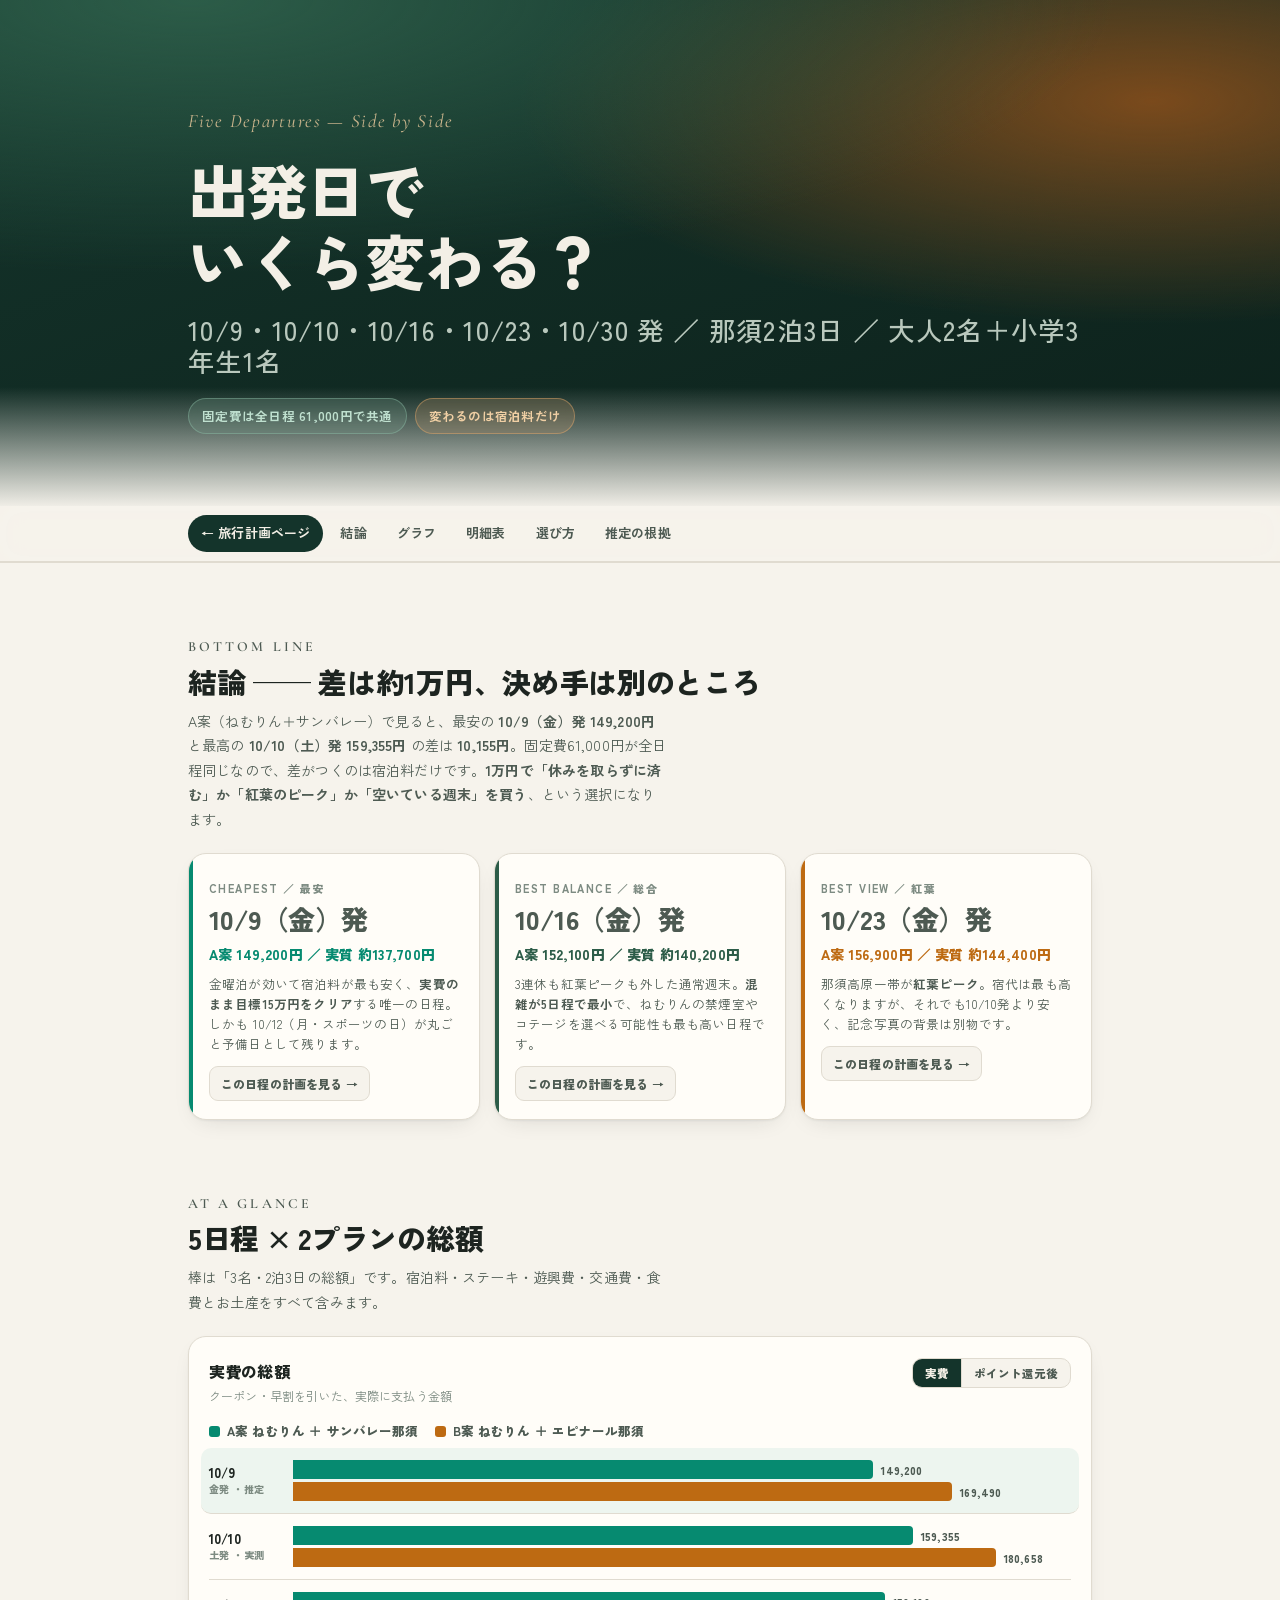
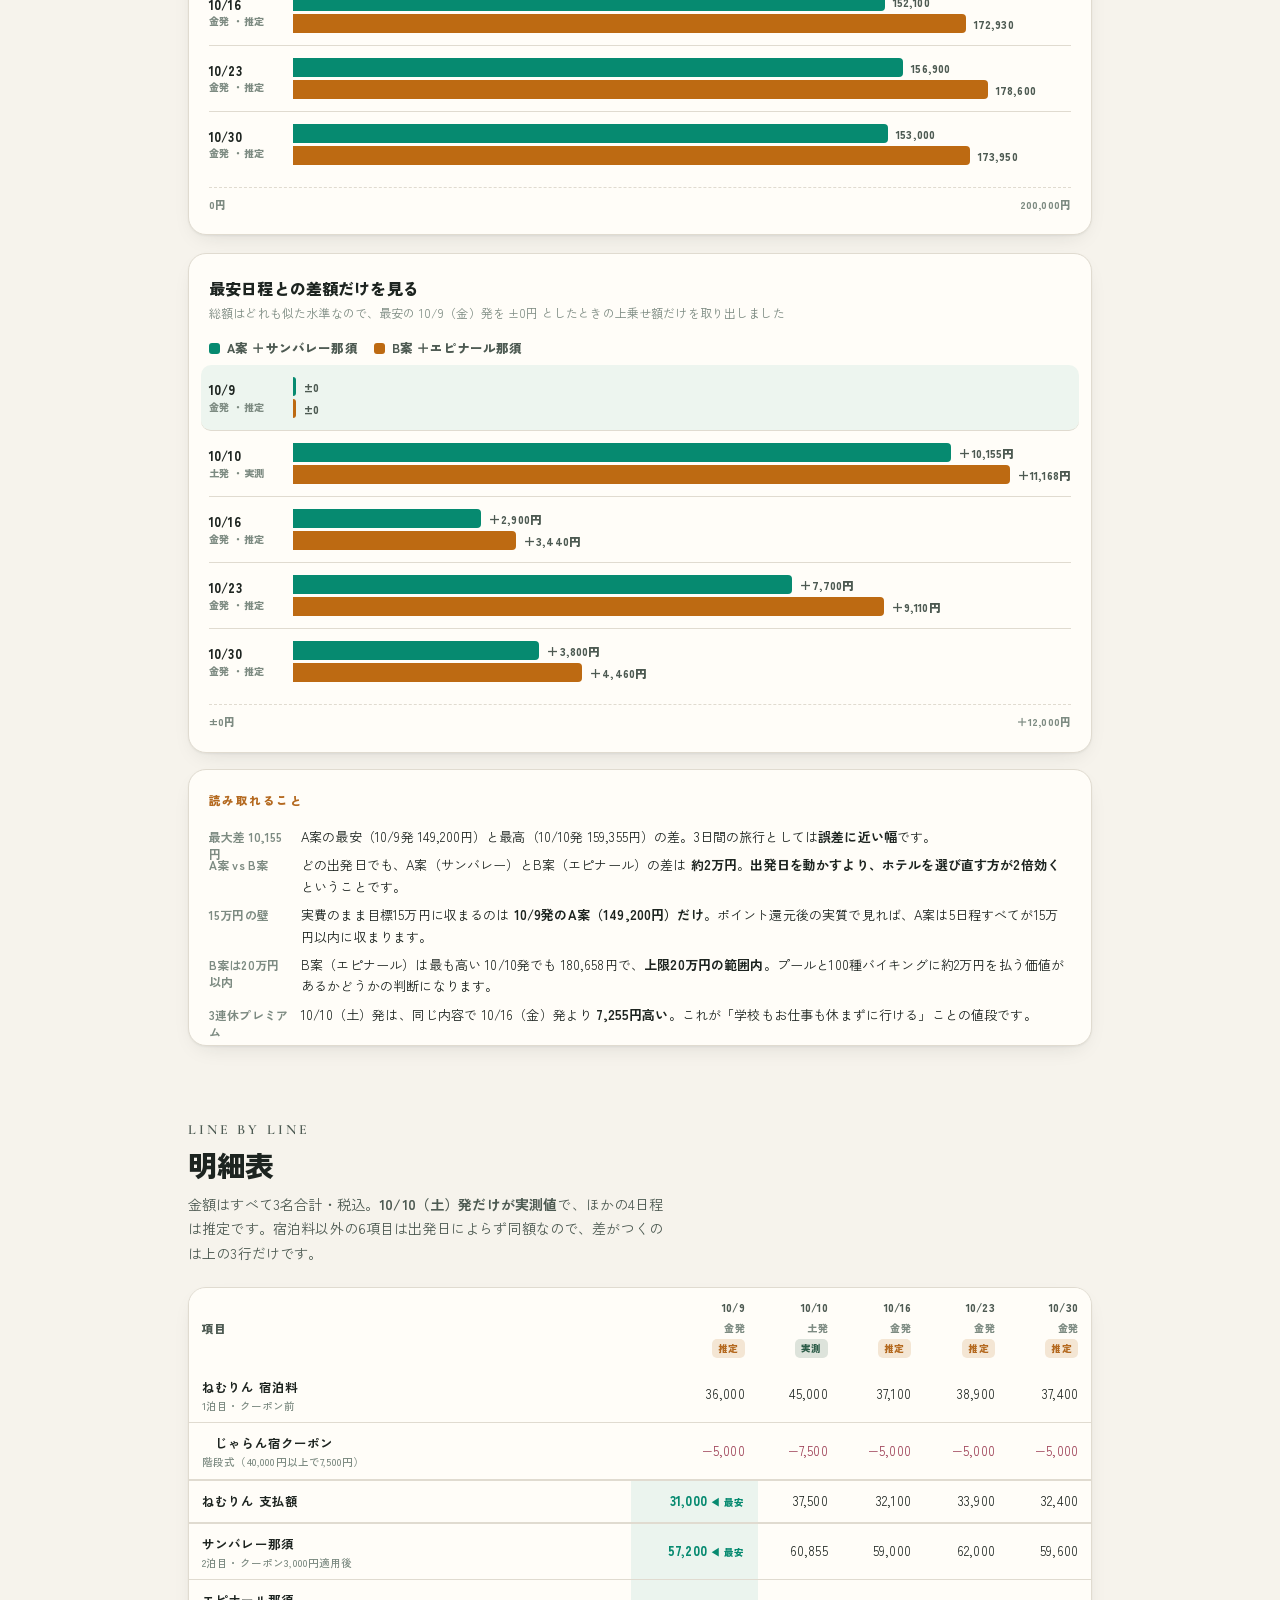
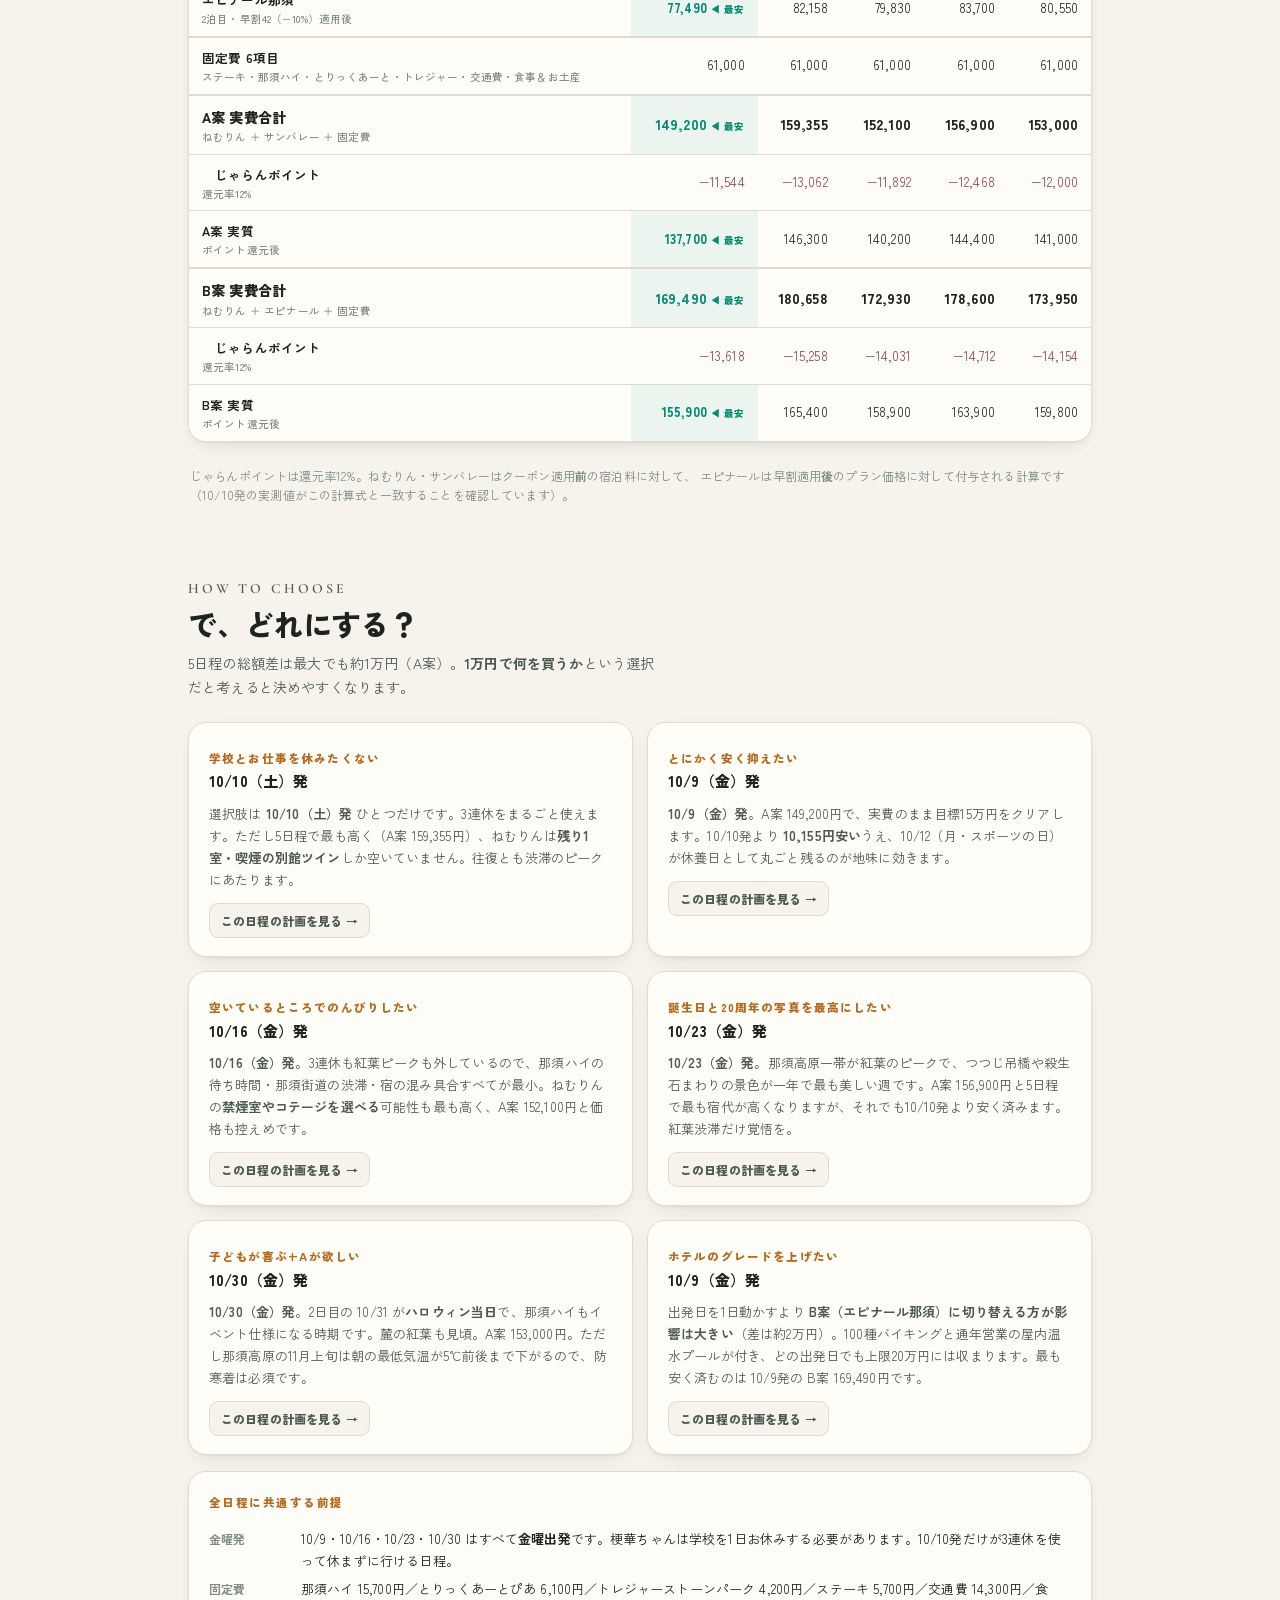
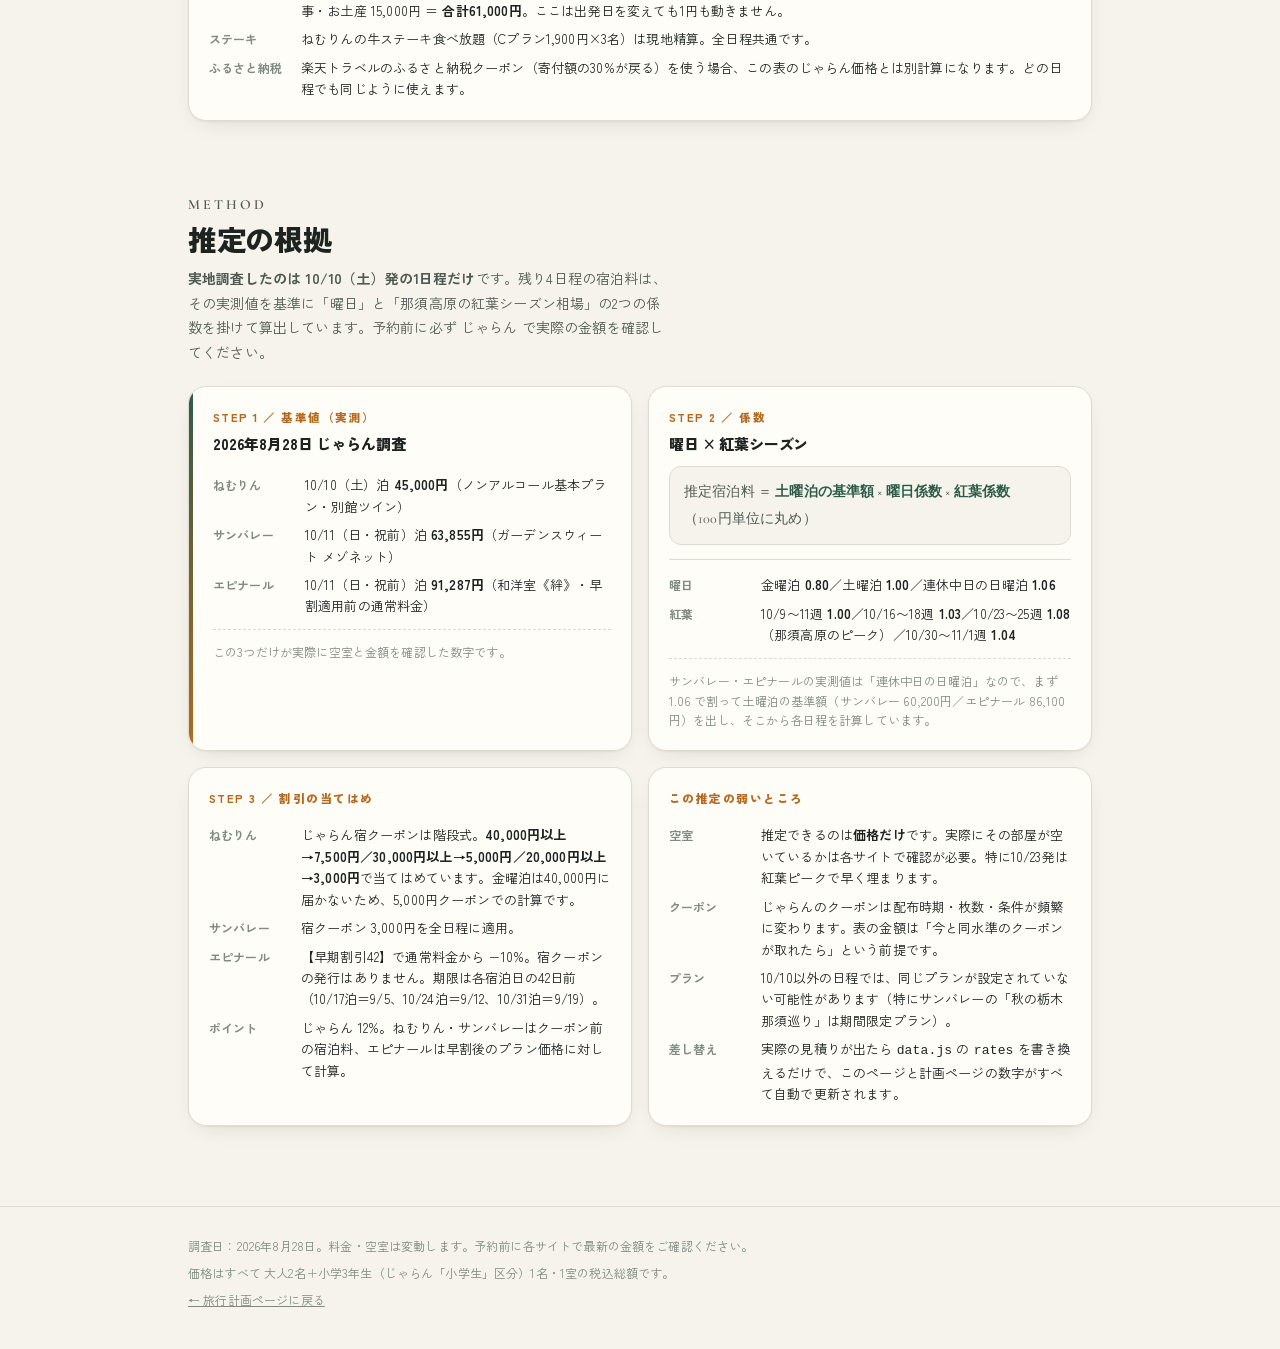
==== compare.html @ 0974869e "出発日5パターンのタブ切り替えと費用比較ページを追加 10/10（土）発の1パターンだけだった計画ページを、10/9・10/16・10/23・10/30 （いずれも金曜）発を加えた5パターンに拡張し、" ====
<!DOCTYPE html>
<html lang="ja">
<head>
<meta charset="utf-8">
<meta name="viewport" content="width=device-width, initial-scale=1, viewport-fit=cover">
<title>那須 3日間 ── 出発日5パターンの費用比較</title>
<meta name="description" content="10/9・10/10・10/16・10/23・10/30 発の那須2泊3日を、宿泊費・遊興費・交通費まで含めてまるごと比較。">
<meta name="theme-color" content="#14342b">
<link rel="preconnect" href="https://fonts.googleapis.com">
<link rel="preconnect" href="https://fonts.gstatic.com" crossorigin>
<link href="https://fonts.googleapis.com/css2?family=Zen+Kaku+Gothic+New:wght@400;500;700;900&family=Cormorant+Garamond:ital,wght@0,500;0,600;1,500&display=swap" rel="stylesheet">
<link rel="stylesheet" href="style.css">
<style>
/* ---------- series colours（検証済み：明暗どちらもCVD分離・彩度・コントラストPASS）---------- */
:root{ --s1:#068a70; --s2:#bd6a12; --chart-surface:var(--bg-2); }
@media (prefers-color-scheme: dark){ :root{ --s1:#27a186; --s2:#c48430; } }

html{scroll-padding-top:64px}
.topbar{
  position:sticky;top:0;z-index:40;
  background:color-mix(in srgb,var(--bg) 92%,transparent);
  backdrop-filter:saturate(1.6) blur(12px);
  border-bottom:1px solid var(--line);
}
nav a.home{background:var(--green);border-color:var(--green);color:#f3efe6}
@media (prefers-color-scheme: dark){nav a.home{background:var(--green-2);border-color:var(--green-2);color:#10120f}}

/* ---------- headline tiles ---------- */
.tiles{display:grid;gap:14px;margin-top:6px}
@media(min-width:700px){.tiles{grid-template-columns:repeat(3,1fr)}}
.tile{
  background:var(--bg-2);border:1px solid var(--line);border-radius:var(--r);
  padding:18px 20px;box-shadow:var(--shadow);position:relative;overflow:hidden;
}
.tile::before{content:"";position:absolute;inset:0 auto 0 0;width:4px;background:var(--tone,var(--green-2))}
.tile .k{font-size:11px;font-weight:900;letter-spacing:.13em;color:var(--ink-3);text-transform:uppercase}
.tile .d{font-size:clamp(22px,5.4vw,27px);font-weight:900;letter-spacing:-.02em;margin:5px 0 1px;line-height:1.2}
.tile .n{font-size:14px;font-weight:900;color:var(--tone,var(--green-2));font-feature-settings:"tnum"}
.tile p{font-size:12.5px;color:var(--ink-2);line-height:1.6;margin-top:8px}

/* ---------- chart ---------- */
.chartbox{
  background:var(--bg-2);border:1px solid var(--line);border-radius:var(--r);
  padding:20px;box-shadow:var(--shadow);margin-top:18px;
}
.chart-head{display:flex;flex-wrap:wrap;gap:12px;align-items:baseline;justify-content:space-between;margin-bottom:4px}
.chart-head h3{font-size:16px;font-weight:900}
.chart-head p{font-size:12px;color:var(--ink-3)}
.seg{display:inline-flex;border:1px solid var(--line);border-radius:10px;overflow:hidden;background:var(--bg)}
.seg button{
  font-family:inherit;font-size:11.5px;font-weight:800;color:var(--ink-2);
  background:transparent;border:none;padding:6px 12px;cursor:pointer;transition:background .16s,color .16s;
}
.seg button+button{border-left:1px solid var(--line)}
.seg button[aria-pressed="true"]{background:var(--green);color:#f3efe6}
@media (prefers-color-scheme: dark){.seg button[aria-pressed="true"]{background:var(--green-2);color:#10120f}}
.legend{display:flex;gap:16px;flex-wrap:wrap;margin:14px 0 6px}
.legend span{display:inline-flex;align-items:center;gap:7px;font-size:12.5px;font-weight:800;color:var(--ink-2)}
.legend i{width:11px;height:11px;border-radius:3px;display:block;flex:0 0 auto}
.brow{display:grid;grid-template-columns:72px 1fr;gap:12px;align-items:center;padding:12px 0;border-bottom:1px solid var(--line)}
.brow:last-child{border-bottom:none}
.brow.best{background:color-mix(in srgb,var(--s1) 7%,transparent);border-radius:10px;padding-left:8px;padding-right:8px;margin:0 -8px}
.blabel{font-size:13px;font-weight:900;font-feature-settings:"tnum";line-height:1.25}
.blabel small{display:block;font-size:10px;font-weight:800;color:var(--ink-3);letter-spacing:.04em;margin-top:2px}
.bars{display:grid;gap:3px}
.bar{display:flex;align-items:center;height:19px}
.bar i{display:block;height:100%;border-radius:0 4px 4px 0;min-width:3px;transition:width .35s cubic-bezier(.2,.7,.3,1)}
.bar.s1 i{background:var(--s1)}
.bar.s2 i{background:var(--s2)}
.bar b{font-size:11.5px;font-weight:900;font-feature-settings:"tnum";color:var(--ink-2);margin-left:8px;white-space:nowrap}
.bar:focus-visible{outline:2px solid var(--green-2);outline-offset:2px;border-radius:4px}
.axis{display:flex;justify-content:space-between;font-size:10.5px;font-weight:800;color:var(--ink-3);
  margin-top:10px;padding-top:8px;border-top:1px dashed var(--line);font-feature-settings:"tnum"}
.tip{
  position:fixed;z-index:60;pointer-events:none;opacity:0;transition:opacity .12s;
  background:var(--ink);color:var(--bg-2);font-size:12px;font-weight:700;
  padding:8px 11px;border-radius:9px;box-shadow:var(--shadow-lg);line-height:1.55;
}
.tip b{font-weight:900;font-feature-settings:"tnum"}

/* ---------- table ---------- */
.tblwrap{overflow-x:auto;border:1px solid var(--line);border-radius:var(--r);background:var(--bg-2);box-shadow:var(--shadow);margin-top:18px}
table{border-collapse:collapse;width:100%;min-width:660px;font-size:13px}
th,td{padding:9px 13px;text-align:right;border-bottom:1px solid var(--line);white-space:nowrap;font-feature-settings:"tnum"}
th:first-child,td:first-child{
  text-align:left;position:sticky;left:0;background:var(--bg-2);z-index:1;
  font-feature-settings:normal;box-shadow:1px 0 0 var(--line);
}
thead th{font-size:11.5px;font-weight:900;color:var(--ink-2);background:var(--bg-2);letter-spacing:.02em}
thead th small{display:block;font-size:10px;font-weight:800;color:var(--ink-3);margin-top:1px}
tbody th{font-weight:700;font-size:12.5px}
tbody th small{display:block;font-size:10.5px;font-weight:500;color:var(--ink-3);line-height:1.5}
tr.rule td,tr.rule th{border-top:2px solid var(--line)}
tr.sum th,tr.sum td{font-weight:900;font-size:14px}
tr:last-child td,tr:last-child th{border-bottom:none}
@media(max-width:620px){
  th:first-child,td:first-child{max-width:148px;white-space:normal;padding-right:10px}
  tbody th{font-size:12px;line-height:1.4}
  tbody th small{font-size:10px;line-height:1.4}
  th,td{padding:9px 10px}
  table{min-width:560px}
}
td.best{color:var(--s1);font-weight:900;background:color-mix(in srgb,var(--s1) 8%,transparent)}
td.best::after{content:" ◀ 最安";font-size:9.5px;letter-spacing:.04em}
td.neg{color:var(--rose)}
.tag-est{display:inline-block;font-size:9.5px;font-weight:900;letter-spacing:.04em;padding:1px 6px;border-radius:5px;
  background:var(--amber-soft);color:var(--amber);margin-top:3px}
.tag-fix{background:color-mix(in srgb,var(--green-2) 16%,transparent);color:var(--green-2)}

/* ---------- pick cards ---------- */
.picks{display:grid;gap:14px;margin-top:6px}
@media(min-width:720px){.picks{grid-template-columns:1fr 1fr}}
.pick{background:var(--bg-2);border:1px solid var(--line);border-radius:var(--r);padding:18px 20px;box-shadow:var(--shadow)}
.pick h3{font-size:15px;font-weight:900;margin-bottom:2px}
.pick .q{font-size:11.5px;font-weight:900;letter-spacing:.1em;color:var(--amber);text-transform:uppercase}
.pick p{font-size:13px;color:var(--ink-2);line-height:1.7;margin-top:8px}

/* ---------- model / formula ---------- */
.formula{
  font-family:"Cormorant Garamond",ui-monospace,monospace;
  background:var(--bg);border:1px solid var(--line);border-radius:12px;
  padding:12px 14px;margin-top:12px;font-size:14px;line-height:1.9;color:var(--ink-2);overflow-x:auto;
}
.formula em{font-style:normal;font-weight:700;color:var(--green-2)}
</style>
</head>
<body>

<header class="hero">
  <div class="wrap">
    <p class="eyebrow">Five Departures &mdash; Side by Side</p>
    <h1>出発日で<br>いくら変わる？<small>10/9・10/10・10/16・10/23・10/30 発 ／ 那須2泊3日 ／ 大人2名＋小学3年生1名</small></h1>
    <div class="badges">
      <span class="badge b3">固定費は全日程 61,000円で共通</span>
      <span class="badge b1">変わるのは宿泊料だけ</span>
    </div>
  </div>
</header>

<div class="topbar">
  <nav>
    <div class="wrap">
      <a class="home" href="index.html">← 旅行計画ページ</a>
      <a href="#tiles">結論</a>
      <a href="#chart">グラフ</a>
      <a href="#table">明細表</a>
      <a href="#pick">選び方</a>
      <a href="#model">推定の根拠</a>
    </div>
  </nav>
</div>

<main>

<!-- ============ TILES ============ -->
<section id="tiles">
  <div class="wrap">
    <div class="sec-head">
      <p class="sec-num">Bottom line</p>
      <h2>結論 ── 差は約1万円、決め手は別のところ</h2>
      <p id="tilesLead"></p>
    </div>
    <div class="tiles" id="tilesBox"></div>
  </div>
</section>

<!-- ============ CHART ============ -->
<section id="chart">
  <div class="wrap">
    <div class="sec-head">
      <p class="sec-num">At a glance</p>
      <h2>5日程 × 2プランの総額</h2>
      <p>棒は「3名・2泊3日の総額」です。宿泊料・ステーキ・遊興費・交通費・食費とお土産をすべて含みます。</p>
    </div>

    <div class="chartbox">
      <div class="chart-head">
        <div>
          <h3 id="chartTitle">実費の総額</h3>
          <p id="chartSub">クーポン・早割を引いた、実際に支払う金額</p>
        </div>
        <div class="seg" role="group" aria-label="表示する金額">
          <button type="button" id="btnTotal" aria-pressed="true">実費</button>
          <button type="button" id="btnReal" aria-pressed="false">ポイント還元後</button>
        </div>
      </div>
      <div class="legend">
        <span><i style="background:var(--s1)"></i>A案 ねむりん ＋ サンバレー那須</span>
        <span><i style="background:var(--s2)"></i>B案 ねむりん ＋ エピナール那須</span>
      </div>
      <div id="bars"></div>
      <div class="axis"><span>0円</span><span id="axisMax">200,000円</span></div>
    </div>

    <div class="chartbox">
      <div class="chart-head">
        <div>
          <h3 id="deltaTitle">最安日程との差額だけを見る</h3>
          <p id="deltaSub">総額はどれも15〜18万円台で似通うので、上乗せ額だけを取り出したのがこちらです</p>
        </div>
      </div>
      <div class="legend">
        <span><i style="background:var(--s1)"></i>A案 ＋サンバレー那須</span>
        <span><i style="background:var(--s2)"></i>B案 ＋エピナール那須</span>
      </div>
      <div id="deltaBars"></div>
      <div class="axis"><span>±0円</span><span id="deltaMax"></span></div>
    </div>

    <div class="card" style="margin-top:16px">
      <p class="kicker">読み取れること</p>
      <ul class="spec" style="border-top:none;padding-top:2px" id="insights"></ul>
    </div>
  </div>
</section>

<!-- ============ TABLE ============ -->
<section id="table">
  <div class="wrap">
    <div class="sec-head">
      <p class="sec-num">Line by line</p>
      <h2>明細表</h2>
      <p>金額はすべて3名合計・税込。<strong>10/10（土）発だけが実測値</strong>で、ほかの4日程は推定です。宿泊料以外の6項目は出発日によらず同額なので、差がつくのは上の3行だけです。</p>
    </div>
    <div class="tblwrap">
      <table id="tbl"></table>
    </div>
    <p class="note" style="border-top:none;padding-left:2px">
      じゃらんポイントは還元率12%。ねむりん・サンバレーはクーポン適用<strong>前</strong>の宿泊料に対して、
      エピナールは早割適用<strong>後</strong>のプラン価格に対して付与される計算です（10/10発の実測値がこの計算式と一致することを確認しています）。
    </p>
  </div>
</section>

<!-- ============ PICK ============ -->
<section id="pick">
  <div class="wrap">
    <div class="sec-head">
      <p class="sec-num">How to choose</p>
      <h2>で、どれにする？</h2>
      <p>5日程の総額差は最大でも約1万円（A案）。<strong>1万円で何を買うか</strong>という選択だと考えると決めやすくなります。</p>
    </div>
    <div class="picks" id="picks"></div>

    <div class="card" style="margin-top:16px">
      <p class="kicker">全日程に共通する前提</p>
      <ul class="spec" style="border-top:none;padding-top:2px">
        <li><span>金曜発</span>10/9・10/16・10/23・10/30 はすべて<strong>金曜出発</strong>です。梗華ちゃんは学校を1日お休みする必要があります。10/10発だけが3連休を使って休まずに行ける日程。</li>
        <li><span>固定費</span>那須ハイ 15,700円／とりっくあーとぴあ 6,100円／トレジャーストーンパーク 4,200円／ステーキ 5,700円／交通費 14,300円／食事・お土産 15,000円 ＝ <strong>合計61,000円</strong>。ここは出発日を変えても1円も動きません。</li>
        <li><span>ステーキ</span>ねむりんの牛ステーキ食べ放題（Cプラン1,900円×3名）は現地精算。全日程共通です。</li>
        <li><span>ふるさと納税</span>楽天トラベルのふるさと納税クーポン（寄付額の30%が戻る）を使う場合、この表のじゃらん価格とは別計算になります。どの日程でも同じように使えます。</li>
      </ul>
    </div>
  </div>
</section>

<!-- ============ MODEL ============ -->
<section id="model">
  <div class="wrap">
    <div class="sec-head">
      <p class="sec-num">Method</p>
      <h2>推定の根拠</h2>
      <p><strong>実地調査したのは 10/10（土）発の1日程だけ</strong>です。残り4日程の宿泊料は、その実測値を基準に「曜日」と「那須高原の紅葉シーズン相場」の2つの係数を掛けて算出しています。予約前に必ず じゃらん で実際の金額を確認してください。</p>
    </div>

    <div class="grid g2">
      <div class="card accent">
        <p class="kicker">Step 1 ／ 基準値（実測）</p>
        <h3 style="font-size:15px">2026年8月28日 じゃらん調査</h3>
        <ul class="spec" style="border-top:none;padding-top:6px">
          <li><span>ねむりん</span>10/10（土）泊 <strong>45,000円</strong>（ノンアルコール基本プラン・別館ツイン）</li>
          <li><span>サンバレー</span>10/11（日・祝前）泊 <strong>63,855円</strong>（ガーデンスウィート メゾネット）</li>
          <li><span>エピナール</span>10/11（日・祝前）泊 <strong>91,287円</strong>（和洋室《絆》・早割適用前の通常料金）</li>
        </ul>
        <p class="note">この3つだけが実際に空室と金額を確認した数字です。</p>
      </div>

      <div class="card">
        <p class="kicker">Step 2 ／ 係数</p>
        <h3 style="font-size:15px">曜日 × 紅葉シーズン</h3>
        <div class="formula">
          推定宿泊料 ＝ <em>土曜泊の基準額</em> × <em>曜日係数</em> × <em>紅葉係数</em><br>
          （100円単位に丸め）
        </div>
        <ul class="spec" style="margin-top:14px">
          <li><span>曜日</span>金曜泊 <strong>0.80</strong>／土曜泊 <strong>1.00</strong>／連休中日の日曜泊 <strong>1.06</strong></li>
          <li><span>紅葉</span>10/9〜11週 <strong>1.00</strong>／10/16〜18週 <strong>1.03</strong>／10/23〜25週 <strong>1.08</strong>（那須高原のピーク）／10/30〜11/1週 <strong>1.04</strong></li>
        </ul>
        <p class="note">サンバレー・エピナールの実測値は「連休中日の日曜泊」なので、まず 1.06 で割って土曜泊の基準額（サンバレー 60,200円／エピナール 86,100円）を出し、そこから各日程を計算しています。</p>
      </div>
    </div>

    <div class="grid g2" style="margin-top:16px">
      <div class="card">
        <p class="kicker">Step 3 ／ 割引の当てはめ</p>
        <ul class="spec" style="border-top:none;padding-top:2px">
          <li><span>ねむりん</span>じゃらん宿クーポンは階段式。<strong>40,000円以上→7,500円／30,000円以上→5,000円／20,000円以上→3,000円</strong>で当てはめています。金曜泊は40,000円に届かないため、5,000円クーポンでの計算です。</li>
          <li><span>サンバレー</span>宿クーポン 3,000円を全日程に適用。</li>
          <li><span>エピナール</span>【早期割引42】で通常料金から −10%。宿クーポンの発行はありません。期限は各宿泊日の42日前（10/17泊＝9/5、10/24泊＝9/12、10/31泊＝9/19）。</li>
          <li><span>ポイント</span>じゃらん 12%。ねむりん・サンバレーはクーポン前の宿泊料、エピナールは早割後のプラン価格に対して計算。</li>
        </ul>
      </div>

      <div class="card">
        <p class="kicker">この推定の弱いところ</p>
        <ul class="spec" style="border-top:none;padding-top:2px">
          <li><span>空室</span>推定できるのは<strong>価格だけ</strong>です。実際にその部屋が空いているかは各サイトで確認が必要。特に10/23発は紅葉ピークで早く埋まります。</li>
          <li><span>クーポン</span>じゃらんのクーポンは配布時期・枚数・条件が頻繁に変わります。表の金額は「今と同水準のクーポンが取れたら」という前提です。</li>
          <li><span>プラン</span>10/10以外の日程では、同じプランが設定されていない可能性があります（特にサンバレーの「秋の栃木那須巡り」は期間限定プラン）。</li>
          <li><span>差し替え</span>実際の見積りが出たら <code>data.js</code> の <code>rates</code> を書き換えるだけで、このページと計画ページの数字がすべて自動で更新されます。</li>
        </ul>
      </div>
    </div>
  </div>
</section>

</main>

<footer>
  <div class="wrap">
    <p>調査日：2026年8月28日。料金・空室は変動します。予約前に各サイトで最新の金額をご確認ください。</p>
    <p>価格はすべて 大人2名＋小学3年生（じゃらん「小学生」区分）1名・1室の税込総額です。</p>
    <p><a href="index.html">← 旅行計画ページに戻る</a></p>
  </div>
</footer>

<div class="tip" id="tip" role="status" aria-live="polite"></div>

<script src="data.js"></script>
<script>
(function () {
  'use strict';
  var N = window.NASU, yen = N.yen, D = N.DEPARTURES;
  function $(id) { return document.getElementById(id); }
  function round100(n) { return Math.round(n / 100) * 100; }
  function man(n) { return (n / 10000).toFixed(1) + '万円'; }

  var mode = 'total';                       /* 'total' | 'real' */
  var SCALE = 200000;                       /* 軸の上限 ＝ 予算上限20万円 */

  function val(dep, plan) { return dep.calc[plan][mode]; }

  /* ---------------- 集計 ---------------- */
  var cheapestA = D.slice().sort(function (a, b) { return a.calc.A.total - b.calc.A.total; })[0];
  var dearestA  = D.slice().sort(function (a, b) { return b.calc.A.total - a.calc.A.total; })[0];
  var spreadA   = dearestA.calc.A.total - cheapestA.calc.A.total;
  var byId      = N.byId;

  /* ---------------- 結論タイル ---------------- */
  $('tilesLead').innerHTML = 'A案（ねむりん＋サンバレー）で見ると、最安の <strong>' + cheapestA.tabDate + '（' + cheapestA.tabDow + '）発 '
    + yen(cheapestA.calc.A.total) + '円</strong> と最高の <strong>' + dearestA.tabDate + '（' + dearestA.tabDow + '）発 '
    + yen(dearestA.calc.A.total) + '円</strong> の差は <strong>' + yen(spreadA) + '円</strong>。'
    + '固定費61,000円が全日程同じなので、差がつくのは宿泊料だけです。'
    + '<strong>1万円で「休みを取らずに済む」か「紅葉のピーク」か「空いている週末」を買う</strong>、という選択になります。';

  var tiles = [
    { tone:'var(--s1)',       k:'Cheapest ／ 最安',      dep:byId('1009'),
      p:'金曜泊が効いて宿泊料が最も安く、<strong>実費のまま目標15万円をクリア</strong>する唯一の日程。しかも 10/12（月・スポーツの日）が丸ごと予備日として残ります。' },
    { tone:'var(--green-2)',  k:'Best balance ／ 総合',  dep:byId('1016'),
      p:'3連休も紅葉ピークも外した通常週末。<strong>混雑が5日程で最小</strong>で、ねむりんの禁煙室やコテージを選べる可能性も最も高い日程です。' },
    { tone:'var(--s2)',       k:'Best view ／ 紅葉',     dep:byId('1023'),
      p:'那須高原一帯が<strong>紅葉ピーク</strong>。宿代は最も高くなりますが、それでも10/10発より安く、記念写真の背景は別物です。' }
  ];
  $('tilesBox').innerHTML = tiles.map(function (t) {
    return '<div class="tile" style="--tone:' + t.tone + '">'
      + '<p class="k">' + t.k + '</p>'
      + '<p class="d">' + t.dep.tabDate + '（' + t.dep.tabDow + '）発</p>'
      + '<p class="n">A案 ' + yen(t.dep.calc.A.total) + '円 ／ 実質 約' + yen(round100(t.dep.calc.A.real)) + '円</p>'
      + '<p>' + t.p + '</p>'
      + '<div class="links" style="margin-top:12px"><a href="index.html?d=' + t.dep.id + '">この日程の計画を見る →</a></div>'
      + '</div>';
  }).join('');

  /* ---------------- グラフ ---------------- */
  var tip = $('tip');
  function showTip(e, html) {
    tip.innerHTML = html;
    tip.style.opacity = '1';
    var pad = 14, w = tip.offsetWidth, h = tip.offsetHeight;
    var x = Math.min(e.clientX + pad, window.innerWidth - w - 8);
    var y = e.clientY - h - pad;
    if (y < 8) y = e.clientY + pad;
    tip.style.left = Math.max(8, x) + 'px';
    tip.style.top = y + 'px';
  }
  function hideTip() { tip.style.opacity = '0'; }

  /* 1本の棒。amount=棒の長さに使う値、label=棒の脇に出す文字 */
  function bar(d, plan, cls, amount, scale, label) {
    var pct = Math.min(100, amount / scale * 100);
    return '<div class="bar ' + cls + '" tabindex="0"'
      + ' data-dep="' + d.id + '" data-plan="' + plan + '"'
      + ' aria-label="' + d.tabDate + '発 ' + plan + '案 ' + label + '">'
      + '<i style="width:' + pct.toFixed(2) + '%"></i><b>' + label + '</b></div>';
  }

  function rowHtml(d, isBest, barsHtml) {
    return '<div class="brow' + (isBest ? ' best' : '') + '">'
      + '<div class="blabel">' + d.tabDate + '<small>' + d.tabDow + '発'
      + (d.verified ? ' ・実測' : ' ・推定') + '</small></div>'
      + '<div class="bars">' + barsHtml + '</div>'
      + '</div>';
  }

  /* どちらのグラフの棒にも同じツールチップを付ける */
  function wireTips(root) {
    Array.prototype.forEach.call(root.querySelectorAll('.bar'), function (el) {
      function content() {
        var d = byId(el.dataset.dep), plan = el.dataset.plan, c = d.calc[plan];
        var hotel = plan === 'A' ? d.calc.sunvalley : d.calc.epinard;
        var gap = c[mode] - cheapest.calc[plan][mode];
        return '<b>' + d.tabDate + '（' + d.tabDow + '）発</b> ／ ' + plan + '案'
          + (d.verified ? '（実測）' : '（推定）') + '<br>'
          + '実費 <b>' + yen(c.total) + '円</b>　ポイント還元後 <b>' + yen(round100(c.real)) + '円</b><br>'
          + '宿泊 ' + yen(d.calc.nemurin.net + hotel.net) + '円 ＋ 固定費 ' + yen(N.FIXED_TOTAL) + '円<br>'
          + '最安（' + cheapest.tabDate + '発・同プラン）との差 <b>' + (gap === 0 ? '±0' : '＋' + yen(gap)) + '円</b>';
      }
      el.addEventListener('mouseenter', function (e) { showTip(e, content()); });
      el.addEventListener('mousemove', function (e) { showTip(e, content()); });
      el.addEventListener('mouseleave', hideTip);
      el.addEventListener('focus', function () {
        var r = el.getBoundingClientRect();
        showTip({ clientX: r.left + r.width / 2, clientY: r.top }, content());
      });
      el.addEventListener('blur', hideTip);
    });
  }

  var cheapest = cheapestA;   /* A案の最安日程＝差額グラフの基準 */

  function drawBars() {
    var best = D.slice().sort(function (a, b) { return val(a, 'A') - val(b, 'A'); })[0];

    $('bars').innerHTML = D.map(function (d) {
      return rowHtml(d, d.id === best.id,
          bar(d, 'A', 's1', val(d, 'A'), SCALE, yen(val(d, 'A')))
        + bar(d, 'B', 's2', val(d, 'B'), SCALE, yen(val(d, 'B'))));
    }).join('');
    $('axisMax').textContent = yen(SCALE) + '円';
    wireTips($('bars'));

    /* --- 差額グラフ --- */
    var baseA = val(best, 'A'), baseB = val(best, 'B');
    var maxGap = 0;
    D.forEach(function (d) {
      maxGap = Math.max(maxGap, val(d, 'A') - baseA, val(d, 'B') - baseB);
    });
    var dScale = Math.max(2000, Math.ceil(maxGap / 2000) * 2000);

    $('deltaBars').innerHTML = D.map(function (d) {
      var ga = val(d, 'A') - baseA, gb = val(d, 'B') - baseB;
      function lab(g) { return g === 0 ? '±0' : '＋' + yen(g) + '円'; }
      return rowHtml(d, d.id === best.id,
          bar(d, 'A', 's1', ga, dScale, lab(ga))
        + bar(d, 'B', 's2', gb, dScale, lab(gb)));
    }).join('');
    $('deltaMax').textContent = '＋' + yen(dScale) + '円';
    $('deltaSub').textContent = '総額はどれも似た水準なので、最安の '
      + best.tabDate + '（' + best.tabDow + '）発を ±0円 としたときの上乗せ額だけを取り出しました'
      + (mode === 'real' ? '（ポイント還元後で比較）' : '');
    wireTips($('deltaBars'));
  }

  function setMode(m) {
    mode = m;
    $('btnTotal').setAttribute('aria-pressed', m === 'total' ? 'true' : 'false');
    $('btnReal').setAttribute('aria-pressed', m === 'real' ? 'true' : 'false');
    $('chartTitle').textContent = m === 'total' ? '実費の総額' : 'じゃらんポイント還元後の実質総額';
    $('chartSub').textContent = m === 'total'
      ? 'クーポン・早割を引いた、実際に支払う金額'
      : '実費から、次の旅行に使えるじゃらんポイント（12%）を引いた金額';
    drawBars();
  }
  $('btnTotal').addEventListener('click', function () { setMode('total'); });
  $('btnReal').addEventListener('click', function () { setMode('real'); });
  setMode('total');

  /* ---------------- 読み取れること ---------------- */
  var d1009 = byId('1009'), d1010 = byId('1010'), d1016 = byId('1016'), d1023 = byId('1023'), d1030 = byId('1030');
  $('insights').innerHTML = [
    ['最大差 ' + yen(spreadA) + '円',
     'A案の最安（' + cheapestA.tabDate + '発 ' + yen(cheapestA.calc.A.total) + '円）と最高（' + dearestA.tabDate + '発 '
     + yen(dearestA.calc.A.total) + '円）の差。3日間の旅行としては<strong>誤差に近い幅</strong>です。'],
    ['A案 vs B案',
     'どの出発日でも、A案（サンバレー）とB案（エピナール）の差は <strong>約2万円</strong>。'
     + '<strong>出発日を動かすより、ホテルを選び直す方が2倍効く</strong>ということです。'],
    ['15万円の壁',
     '実費のまま目標15万円に収まるのは <strong>' + d1009.tabDate + '発のA案（' + yen(d1009.calc.A.total)
     + '円）だけ</strong>。ポイント還元後の実質で見れば、A案は5日程すべてが15万円以内に収まります。'],
    ['B案は20万円以内',
     'B案（エピナール）は最も高い ' + d1010.tabDate + '発でも ' + yen(d1010.calc.B.total)
     + '円で、<strong>上限20万円の範囲内</strong>。プールと100種バイキングに約2万円を払う価値があるかどうかの判断になります。'],
    ['3連休プレミアム',
     d1010.tabDate + '（土）発は、同じ内容で ' + d1016.tabDate + '（金）発より <strong>'
     + yen(d1010.calc.A.total - d1016.calc.A.total) + '円高い</strong>。'
     + 'これが「学校もお仕事も休まずに行ける」ことの値段です。']
  ].map(function (r) { return '<li><span>' + r[0] + '</span><span>' + r[1] + '</span></li>'; }).join('');

  /* ---------------- 明細表 ---------------- */
  function buildTable() {
    var head = '<thead><tr><th>項目</th>' + D.map(function (d) {
      return '<th>' + d.tabDate + '<small>' + d.tabDow + '発</small>'
        + '<span class="tag-est' + (d.verified ? ' tag-fix' : '') + '">' + (d.verified ? '実測' : '推定') + '</span></th>';
    }).join('') + '</tr></thead>';

    var rows = [];
    function row(label, sub, fn, opts) {
      opts = opts || {};
      var vals = D.map(fn);
      var min = Math.min.apply(null, vals);
      var cls = opts.cls ? ' class="' + opts.cls + '"' : '';
      rows.push('<tr' + cls + '><th scope="row">' + label + (sub ? '<small>' + sub + '</small>' : '') + '</th>'
        + vals.map(function (v, i) {
            var mark = (opts.best && v === min) ? ' class="best"' : (opts.neg ? ' class="neg"' : '');
            return '<td' + mark + '>' + (opts.neg ? '−' : '') + yen(Math.abs(v)) + '</td>';
          }).join('') + '</tr>');
    }

    row('ねむりん 宿泊料', '1泊目・クーポン前', function (d) { return d.calc.nemurin.gross; });
    row('　じゃらん宿クーポン', '階段式（40,000円以上で7,500円）', function (d) { return d.calc.nemurin.coupon; }, { neg: true });
    row('ねむりん 支払額', '', function (d) { return d.calc.nemurin.net; }, { best: true, cls: 'rule' });

    row('サンバレー那須', '2泊目・クーポン3,000円適用後', function (d) { return d.calc.sunvalley.net; }, { best: true, cls: 'rule' });
    row('エピナール那須', '2泊目・早割42（−10%）適用後', function (d) { return d.calc.epinard.net; }, { best: true });

    rows.push('<tr class="rule"><th scope="row">固定費 6項目<small>ステーキ・那須ハイ・とりっくあーと・トレジャー・交通費・食事＆お土産</small></th>'
      + D.map(function () { return '<td>' + yen(N.FIXED_TOTAL) + '</td>'; }).join('') + '</tr>');

    row('A案 実費合計', 'ねむりん ＋ サンバレー ＋ 固定費', function (d) { return d.calc.A.total; }, { best: true, cls: 'rule sum' });
    row('　じゃらんポイント', '還元率12%', function (d) { return d.calc.A.point; }, { neg: true });
    row('A案 実質', 'ポイント還元後', function (d) { return round100(d.calc.A.real); }, { best: true });

    row('B案 実費合計', 'ねむりん ＋ エピナール ＋ 固定費', function (d) { return d.calc.B.total; }, { best: true, cls: 'rule sum' });
    row('　じゃらんポイント', '還元率12%', function (d) { return d.calc.B.point; }, { neg: true });
    row('B案 実質', 'ポイント還元後', function (d) { return round100(d.calc.B.real); }, { best: true });

    $('tbl').innerHTML = head + '<tbody>' + rows.join('') + '</tbody>';
  }
  buildTable();

  /* ---------------- 選び方 ---------------- */
  var picks = [
    { q:'学校とお仕事を休みたくない', dep:d1010,
      p:'選択肢は <strong>10/10（土）発</strong> ひとつだけです。3連休をまるごと使えます。ただし5日程で最も高く（A案 ' + yen(d1010.calc.A.total) + '円）、'
      + 'ねむりんは<strong>残り1室・喫煙の別館ツイン</strong>しか空いていません。往復とも渋滞のピークにあたります。' },
    { q:'とにかく安く抑えたい', dep:d1009,
      p:'<strong>10/9（金）発</strong>。A案 ' + yen(d1009.calc.A.total) + '円で、実費のまま目標15万円をクリアします。'
      + '10/10発より <strong>' + yen(d1010.calc.A.total - d1009.calc.A.total) + '円安い</strong>うえ、'
      + '10/12（月・スポーツの日）が休養日として丸ごと残るのが地味に効きます。' },
    { q:'空いているところでのんびりしたい', dep:d1016,
      p:'<strong>10/16（金）発</strong>。3連休も紅葉ピークも外しているので、那須ハイの待ち時間・那須街道の渋滞・宿の混み具合すべてが最小。'
      + 'ねむりんの<strong>禁煙室やコテージを選べる</strong>可能性も最も高く、A案 ' + yen(d1016.calc.A.total) + '円と価格も控えめです。' },
    { q:'誕生日と20周年の写真を最高にしたい', dep:d1023,
      p:'<strong>10/23（金）発</strong>。那須高原一帯が紅葉のピークで、つつじ吊橋や殺生石まわりの景色が一年で最も美しい週です。'
      + 'A案 ' + yen(d1023.calc.A.total) + '円と5日程で最も宿代が高くなりますが、それでも10/10発より安く済みます。紅葉渋滞だけ覚悟を。' },
    { q:'子どもが喜ぶ+αが欲しい', dep:d1030,
      p:'<strong>10/30（金）発</strong>。2日目の 10/31 が<strong>ハロウィン当日</strong>で、那須ハイもイベント仕様になる時期です。'
      + '麓の紅葉も見頃。A案 ' + yen(d1030.calc.A.total) + '円。ただし那須高原の11月上旬は朝の最低気温が5℃前後まで下がるので、防寒着は必須です。' },
    { q:'ホテルのグレードを上げたい', dep:d1009,
      p:'出発日を1日動かすより <strong>B案（エピナール那須）に切り替える方が影響は大きい</strong>（差は約2万円）。'
      + '100種バイキングと通年営業の屋内温水プールが付き、どの出発日でも上限20万円には収まります。'
      + '最も安く済むのは 10/9発の B案 ' + yen(d1009.calc.B.total) + '円です。' }
  ];
  $('picks').innerHTML = picks.map(function (p) {
    return '<div class="pick"><p class="q">' + p.q + '</p>'
      + '<h3>' + p.dep.tabDate + '（' + p.dep.tabDow + '）発</h3>'
      + '<p>' + p.p + '</p>'
      + '<div class="links" style="margin-top:12px"><a href="index.html?d=' + p.dep.id + '">この日程の計画を見る →</a></div>'
      + '</div>';
  }).join('');
})();
</script>

</body>
</html>
---- style.css ----
:root{
  --bg:#f6f3ec;
  --bg-2:#fffdf8;
  --ink:#1d2420;
  --ink-2:#4d5a52;
  --ink-3:#7d8b82;
  --line:#e0dbd0;
  --green:#14342b;
  --green-2:#2c5c48;
  --amber:#b4691f;
  --amber-soft:#f4e6d4;
  --rose:#9c3d54;
  --rose-soft:#f6e3e6;
  --shadow:0 1px 2px rgba(29,36,32,.05), 0 8px 24px -12px rgba(29,36,32,.18);
  --shadow-lg:0 2px 4px rgba(29,36,32,.06), 0 24px 48px -20px rgba(29,36,32,.28);
  --r:18px;
  --maxw:940px;
}
@media (prefers-color-scheme: dark){
  :root{
    --bg:#10120f;
    --bg-2:#191d19;
    --ink:#eae7df;
    --ink-2:#a9b3ac;
    --ink-3:#7c877f;
    --line:#2b312c;
    --green:#dfe9df;
    --green-2:#8fc0a9;
    --amber:#e0a86a;
    --amber-soft:#33281c;
    --rose:#e59aa9;
    --rose-soft:#332226;
    --shadow:0 1px 2px rgba(0,0,0,.4), 0 8px 24px -12px rgba(0,0,0,.7);
    --shadow-lg:0 2px 4px rgba(0,0,0,.5), 0 24px 48px -20px rgba(0,0,0,.8);
  }
}
*{box-sizing:border-box;margin:0;padding:0}
html{-webkit-text-size-adjust:100%;scroll-behavior:smooth;scroll-padding-top:72px}
body{
  background:var(--bg);color:var(--ink);
  font-family:"Zen Kaku Gothic New",-apple-system,BlinkMacSystemFont,"Hiragino Sans","Noto Sans JP",sans-serif;
  font-size:15px;line-height:1.75;letter-spacing:.01em;
  -webkit-font-smoothing:antialiased;
  padding-bottom:env(safe-area-inset-bottom);
}
a{color:inherit}
.wrap{max-width:var(--maxw);margin:0 auto;padding:0 18px}

/* ---------- hero ---------- */
.hero{
  position:relative;overflow:hidden;
  background:
    radial-gradient(120% 90% at 15% 0%, #2c5c48 0%, transparent 60%),
    radial-gradient(90% 80% at 90% 20%, #7a4a1c 0%, transparent 55%),
    linear-gradient(160deg,#14342b 0%,#0d211b 100%);
  color:#f3efe6;
  padding:clamp(56px,13vw,104px) 0 clamp(40px,9vw,72px);
}
.hero::after{
  content:"";position:absolute;inset:auto 0 -1px 0;height:120px;
  background:linear-gradient(to bottom,transparent,var(--bg));
  opacity:.98;pointer-events:none;
}
.hero .wrap{position:relative;z-index:1}
.eyebrow{
  font-family:"Cormorant Garamond",serif;font-style:italic;
  font-size:clamp(15px,3.4vw,19px);letter-spacing:.09em;color:#c9b48c;
}
.hero h1{
  font-size:clamp(32px,8.6vw,60px);line-height:1.18;font-weight:900;
  letter-spacing:-.015em;margin:.28em 0 .34em;
}
.hero h1 small{display:block;font-size:.44em;font-weight:500;letter-spacing:.05em;color:#b9c8bd;margin-top:.7em}
.badges{display:flex;flex-wrap:wrap;gap:8px;margin-top:22px}
.badge{
  font-size:12.5px;font-weight:700;letter-spacing:.02em;
  padding:6px 13px;border-radius:999px;
  background:rgba(255,255,255,.1);border:1px solid rgba(255,255,255,.18);
  backdrop-filter:blur(4px);
}
.badge.b1{background:rgba(230,168,106,.18);border-color:rgba(230,168,106,.45);color:#f0cfa4}
.badge.b2{background:rgba(229,154,169,.16);border-color:rgba(229,154,169,.42);color:#f2c3cd}
.badge.b3{background:rgba(143,192,169,.16);border-color:rgba(143,192,169,.42);color:#bfe0cf}

/* ---------- nav ---------- */
nav{
  position:sticky;top:0;z-index:40;
  background:color-mix(in srgb,var(--bg) 88%,transparent);
  backdrop-filter:saturate(1.6) blur(12px);
  border-bottom:1px solid var(--line);
}
nav .wrap{display:flex;gap:4px;overflow-x:auto;scrollbar-width:none;padding-top:9px;padding-bottom:9px}
nav .wrap::-webkit-scrollbar{display:none}
nav a{
  flex:0 0 auto;text-decoration:none;font-size:13px;font-weight:700;
  color:var(--ink-2);padding:7px 13px;border-radius:999px;white-space:nowrap;
  transition:background .18s,color .18s;
}
nav a:hover,nav a:focus-visible{background:var(--bg-2);color:var(--ink)}

/* ---------- section ---------- */
section{padding:clamp(40px,8vw,64px) 0 0}
.sec-head{margin-bottom:22px}
.sec-num{
  font-family:"Cormorant Garamond",serif;font-size:13px;letter-spacing:.22em;
  color:var(--amber);font-weight:600;text-transform:uppercase;
}
.sec-head h2{font-size:clamp(21px,5vw,29px);line-height:1.35;font-weight:900;letter-spacing:-.01em;margin-top:2px}
.sec-head p{color:var(--ink-2);font-size:14px;margin-top:8px;max-width:60ch}

/* ---------- alert ---------- */
.alert{
  margin-top:clamp(28px,6vw,44px);
  border-radius:var(--r);padding:18px 18px 16px;
  background:var(--rose-soft);border:1px solid color-mix(in srgb,var(--rose) 32%,transparent);
  box-shadow:var(--shadow);
}
.alert h3{font-size:15px;font-weight:900;color:var(--rose);display:flex;align-items:center;gap:8px}
.alert h3::before{content:"";width:8px;height:8px;border-radius:50%;background:var(--rose);flex:0 0 auto;
  box-shadow:0 0 0 0 color-mix(in srgb,var(--rose) 60%,transparent);animation:pulse 2.2s infinite}
@keyframes pulse{70%{box-shadow:0 0 0 10px transparent}100%{box-shadow:0 0 0 0 transparent}}
.alert ul{list-style:none;margin-top:11px;display:grid;gap:9px}
.alert li{font-size:13.5px;line-height:1.6;display:flex;gap:10px;align-items:flex-start}
.alert li b{color:var(--rose);font-weight:900;flex:0 0 auto;font-size:12px;
  background:color-mix(in srgb,var(--rose) 14%,transparent);padding:2px 8px;border-radius:6px;margin-top:2px}

/* ---------- cards ---------- */
.grid{display:grid;gap:16px}
@media(min-width:720px){.grid.g2{grid-template-columns:1fr 1fr}.grid.g3{grid-template-columns:repeat(3,1fr)}}
.card{
  background:var(--bg-2);border:1px solid var(--line);border-radius:var(--r);
  padding:20px;box-shadow:var(--shadow);position:relative;overflow:hidden;
}
.card.accent::before{content:"";position:absolute;inset:0 auto 0 0;width:4px;background:linear-gradient(var(--green-2),var(--amber))}
.card.accent{padding-left:24px}
.kicker{font-size:11.5px;font-weight:900;letter-spacing:.13em;color:var(--amber);text-transform:uppercase}
.card h3{font-size:18px;font-weight:900;line-height:1.4;margin:6px 0 2px;letter-spacing:-.01em}
.card .sub{font-size:13px;color:var(--ink-3);margin-bottom:14px}
.price{display:flex;align-items:baseline;gap:8px;flex-wrap:wrap;margin:14px 0 6px}
.price .num{font-size:clamp(28px,7vw,36px);font-weight:900;letter-spacing:-.03em;line-height:1;font-feature-settings:"tnum"}
.price .yen{font-size:16px;font-weight:900;margin-left:-3px}
.price .was{font-size:14px;color:var(--ink-3);text-decoration:line-through;font-feature-settings:"tnum"}
.price .unit{font-size:12px;color:var(--ink-3)}
.pill{display:inline-block;font-size:11.5px;font-weight:800;padding:3px 9px;border-radius:999px;
  background:var(--amber-soft);color:var(--amber);letter-spacing:.02em}
.pill.g{background:color-mix(in srgb,var(--green-2) 16%,transparent);color:var(--green-2)}
.pill.r{background:var(--rose-soft);color:var(--rose)}
.spec{list-style:none;display:grid;gap:7px;margin:14px 0 0;border-top:1px solid var(--line);padding-top:14px}
.spec li{position:relative;padding-left:92px;font-size:13px;line-height:1.65;min-height:1.5em}
.spec li>span:first-child{
  position:absolute;left:0;top:2px;width:82px;
  color:var(--ink-3);font-size:12px;font-weight:700;line-height:1.45;
  overflow-wrap:anywhere;
}
@media(max-width:430px){
  .spec li{padding-left:0}
  .spec li>span:first-child{position:static;display:block;width:auto;margin-bottom:2px}
}
.note{font-size:12px;color:var(--ink-3);line-height:1.65;margin-top:12px;padding-top:12px;border-top:1px dashed var(--line)}

/* ---------- link chips ---------- */
.links{display:flex;flex-wrap:wrap;gap:7px;margin-top:14px}
.links a{
  display:inline-flex;align-items:center;gap:5px;text-decoration:none;
  font-size:12px;font-weight:800;padding:6px 11px;border-radius:9px;
  border:1px solid var(--line);background:var(--bg);color:var(--ink-2);
  transition:border-color .18s,color .18s,transform .18s;
}
.links a:hover{border-color:var(--green-2);color:var(--green-2);transform:translateY(-1px)}
.links a.ig{border-color:color-mix(in srgb,var(--rose) 34%,transparent);color:var(--rose)}
.links a.ig:hover{border-color:var(--rose)}
.links a.primary{background:var(--green);border-color:var(--green);color:#f3efe6}
@media (prefers-color-scheme: dark){.links a.primary{color:#10120f}}
.links a.primary:hover{transform:translateY(-1px)}

/* ---------- timeline ---------- */
.day{margin-top:18px}
.day-head{display:flex;align-items:center;gap:12px;margin-bottom:14px}
.day-tag{
  font-family:"Cormorant Garamond",serif;font-size:12px;letter-spacing:.18em;font-weight:600;
  color:#f3efe6;background:var(--green);padding:5px 12px;border-radius:999px;
}
@media (prefers-color-scheme: dark){.day-tag{color:#10120f;background:var(--green-2)}}
.day-head strong{font-size:16px;font-weight:900}
.day-head em{font-style:normal;font-size:12.5px;color:var(--ink-3)}
.tl{list-style:none;position:relative;padding-left:22px}
.tl::before{content:"";position:absolute;left:5px;top:8px;bottom:8px;width:2px;background:var(--line)}
.tl li{position:relative;padding:0 0 18px}
.tl li::before{
  content:"";position:absolute;left:-22px;top:7px;width:12px;height:12px;border-radius:50%;
  background:var(--bg-2);border:2px solid var(--green-2);
}
.tl li.hl::before{background:var(--amber);border-color:var(--amber)}
.tl time{font-size:12px;font-weight:900;color:var(--amber);letter-spacing:.04em;font-feature-settings:"tnum"}
.tl b{display:block;font-size:15px;font-weight:800;margin:1px 0 2px}
.tl p{font-size:13px;color:var(--ink-2);line-height:1.65}
.tl .cost{font-size:12px;font-weight:800;color:var(--ink-3);font-feature-settings:"tnum"}

/* ---------- budget ---------- */
.budget{border-radius:var(--r);border:1px solid var(--line);background:var(--bg-2);overflow:hidden;box-shadow:var(--shadow)}
.budget-head{padding:18px 20px 14px;border-bottom:1px solid var(--line)}
.budget-head .kicker{margin-bottom:4px}
.budget-head h3{font-size:17px;font-weight:900}
.budget-head p{font-size:12.5px;color:var(--ink-3);margin-top:3px}
.rows{padding:6px 20px 4px}
.row{display:grid;grid-template-columns:1fr auto;gap:12px;padding:10px 0;border-bottom:1px solid var(--line);align-items:baseline}
.row:last-child{border-bottom:none}
.row .lbl{font-size:13.5px;font-weight:700}
.row .lbl small{display:block;font-size:11.5px;font-weight:500;color:var(--ink-3);line-height:1.5;margin-top:1px}
.row .val{font-size:15px;font-weight:900;font-feature-settings:"tnum";white-space:nowrap}
.total{background:var(--green);color:#f3efe6;padding:16px 20px;display:grid;grid-template-columns:1fr auto;gap:10px;align-items:center}
@media (prefers-color-scheme: dark){.total{background:var(--bg);border-top:1px solid var(--line);color:var(--ink)}}
.total .lbl{font-size:13px;font-weight:800;opacity:.85}
.total .lbl small{display:block;font-size:11px;font-weight:500;opacity:.8;margin-top:2px}
.total .val{font-size:clamp(24px,6vw,30px);font-weight:900;letter-spacing:-.03em;font-feature-settings:"tnum"}
.meter{height:7px;border-radius:99px;background:var(--line);overflow:hidden;margin-top:14px}
.meter i{display:block;height:100%;border-radius:99px;background:linear-gradient(90deg,var(--green-2),var(--amber))}
.meter-cap{display:flex;justify-content:space-between;font-size:11.5px;color:var(--ink-3);margin-top:6px;font-weight:700}

/* ---------- footer ---------- */
footer{margin-top:clamp(48px,9vw,80px);padding:28px 0 40px;border-top:1px solid var(--line);color:var(--ink-3);font-size:12px}
footer p+p{margin-top:6px}

/* ---------- departure tabs ---------- */
html{scroll-padding-top:128px}
.topbar{
  position:sticky;top:0;z-index:40;
  background:color-mix(in srgb,var(--bg) 92%,transparent);
  backdrop-filter:saturate(1.6) blur(12px);
  border-bottom:1px solid var(--line);
}
.tabsrow{display:flex;align-items:center;gap:10px;padding:8px 18px;border-bottom:1px solid var(--line)}
.tabs-lbl{
  flex:0 0 auto;font-size:10px;font-weight:900;letter-spacing:.16em;
  color:var(--ink-3);writing-mode:horizontal-tb;
}
.tabs{display:flex;gap:6px;overflow-x:auto;scrollbar-width:none;flex:1 1 auto;padding:2px 0}
.tabs::-webkit-scrollbar{display:none}
.tab{
  flex:0 0 auto;display:flex;flex-direction:column;align-items:center;
  border:1px solid var(--line);background:var(--bg-2);color:var(--ink-2);
  border-radius:11px;padding:5px 13px 6px;cursor:pointer;
  font-family:inherit;line-height:1.15;white-space:nowrap;
  transition:background .18s,border-color .18s,color .18s,transform .18s;
}
.tab:hover{border-color:var(--green-2);transform:translateY(-1px)}
.tab b{font-size:14px;font-weight:900;font-feature-settings:"tnum";letter-spacing:-.01em}
.tab i{font-style:normal;font-size:9.5px;font-weight:800;color:var(--ink-3);letter-spacing:.08em;margin-top:1px}
.tab[aria-selected="true"]{background:var(--green);border-color:var(--green);color:#f3efe6;transform:none}
.tab[aria-selected="true"] i{color:rgba(243,239,230,.72)}
.tab[aria-selected="true"]:hover{transform:none}
@media (prefers-color-scheme: dark){
  .tab[aria-selected="true"]{background:var(--green-2);border-color:var(--green-2);color:#10120f}
  .tab[aria-selected="true"] i{color:rgba(16,18,15,.7)}
}
nav a.cmp{
  background:var(--amber-soft);color:var(--amber);
  border:1px solid color-mix(in srgb,var(--amber) 34%,transparent);
}
nav a.cmp:hover{background:var(--amber);color:var(--bg-2)}

/* ---------- estimate banner ---------- */
.estbar{
  display:flex;gap:10px;align-items:flex-start;
  margin-top:clamp(28px,6vw,44px);
  border-radius:var(--r);padding:13px 16px;
  background:var(--amber-soft);border:1px solid color-mix(in srgb,var(--amber) 30%,transparent);
  font-size:12.5px;line-height:1.65;color:var(--ink-2);
}
.estbar b{flex:0 0 auto;font-size:11px;font-weight:900;color:var(--amber);
  background:color-mix(in srgb,var(--amber) 15%,transparent);padding:2px 8px;border-radius:6px;margin-top:2px}
.estbar.ok{background:color-mix(in srgb,var(--green-2) 12%,transparent);border-color:color-mix(in srgb,var(--green-2) 30%,transparent)}
.estbar.ok b{color:var(--green-2);background:color-mix(in srgb,var(--green-2) 16%,transparent)}

/* ---------- profile (per-departure characteristics) ---------- */
.dots{display:inline-flex;gap:3px;vertical-align:-1px;margin-right:7px}
.dots span{width:7px;height:7px;border-radius:50%;background:var(--line);display:block}
.dots span.on{background:var(--amber)}
.pc{list-style:none;display:grid;gap:8px;margin-top:12px}
.pc li{position:relative;padding-left:27px;font-size:13px;line-height:1.65}
.pc li::before{
  content:"＋";position:absolute;left:0;top:2px;width:18px;height:18px;border-radius:6px;
  display:grid;place-items:center;font-size:11px;font-weight:900;
  background:color-mix(in srgb,var(--green-2) 16%,transparent);color:var(--green-2);
}
.pc.bad li::before{content:"！";background:var(--rose-soft);color:var(--rose)}
.pc-head{font-size:11.5px;font-weight:900;letter-spacing:.12em;color:var(--ink-3);text-transform:uppercase;margin-top:16px}
.pc-head:first-of-type{margin-top:0}

/* ---------- view transition ---------- */
.swap{animation:fade .26s ease}
@keyframes fade{from{opacity:0;transform:translateY(4px)}to{opacity:1;transform:none}}
@media (prefers-reduced-motion: reduce){
  .swap{animation:none}
  html{scroll-behavior:auto}
}
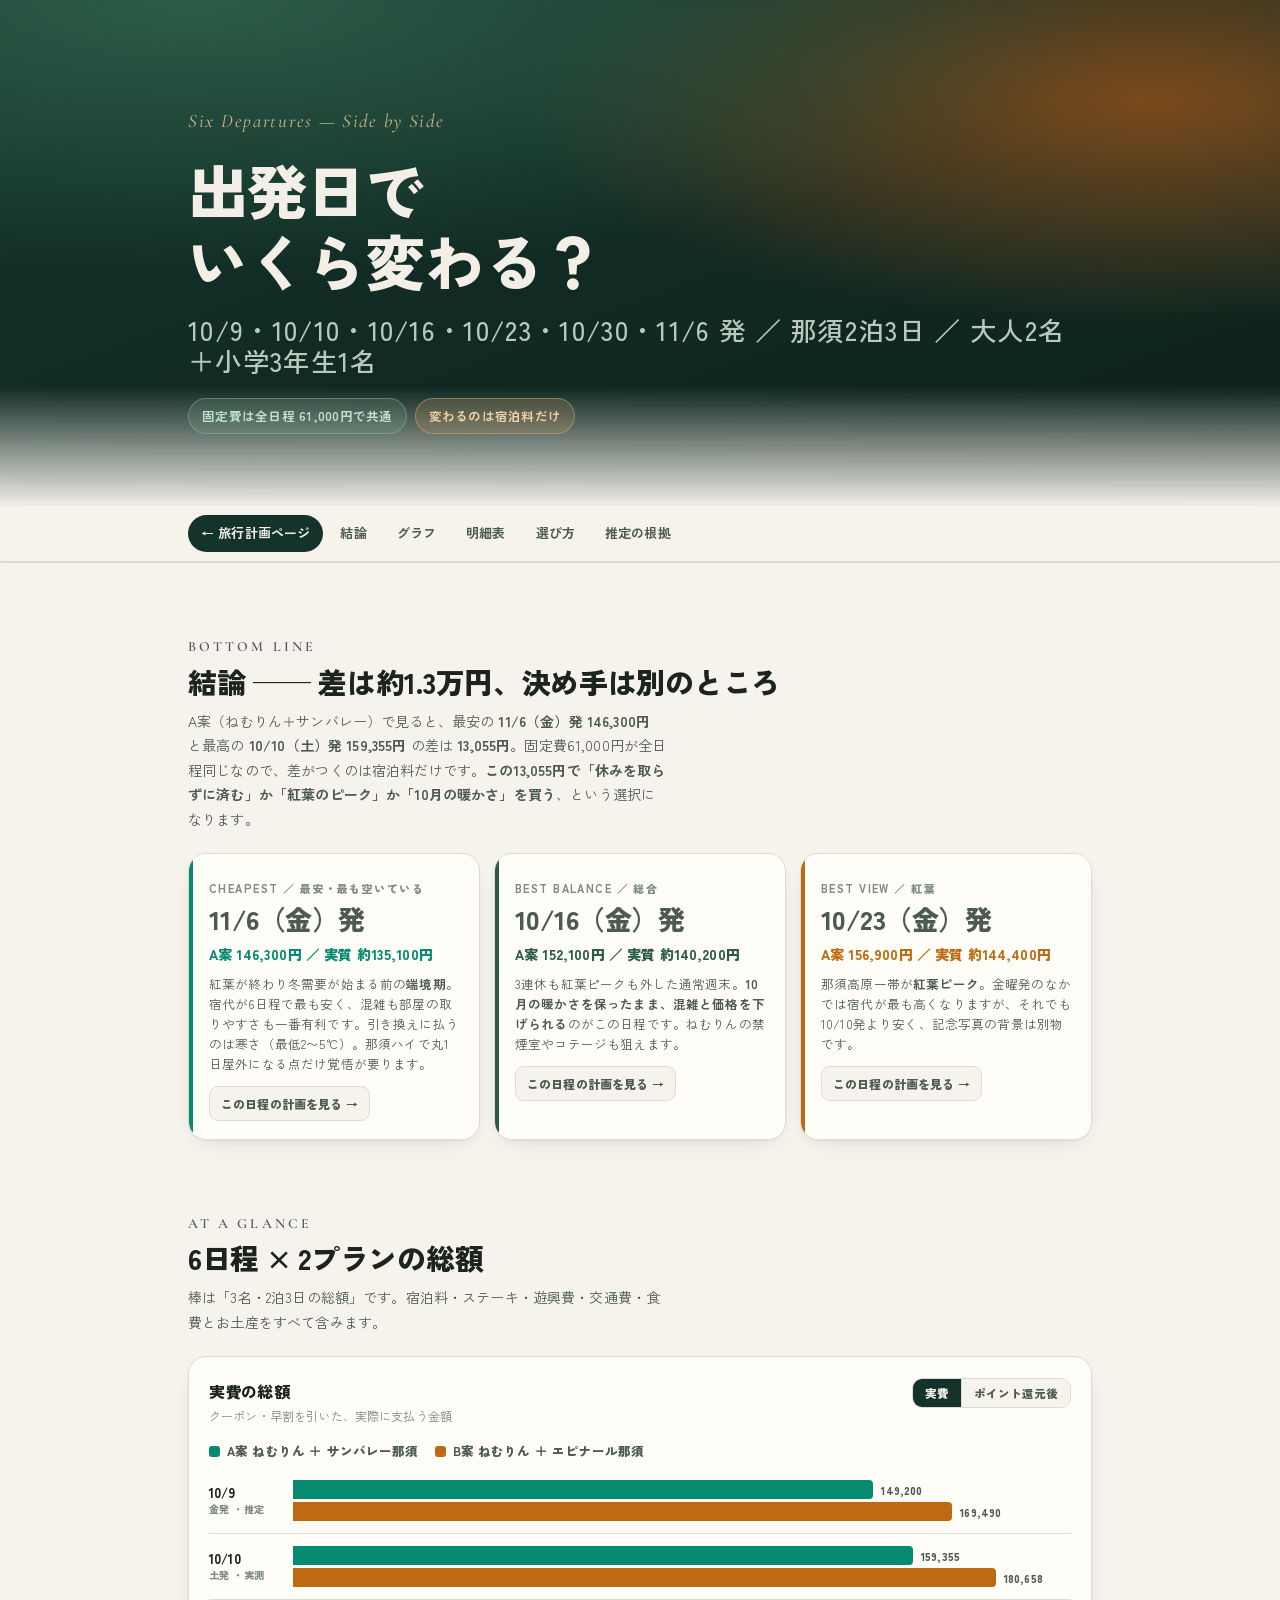
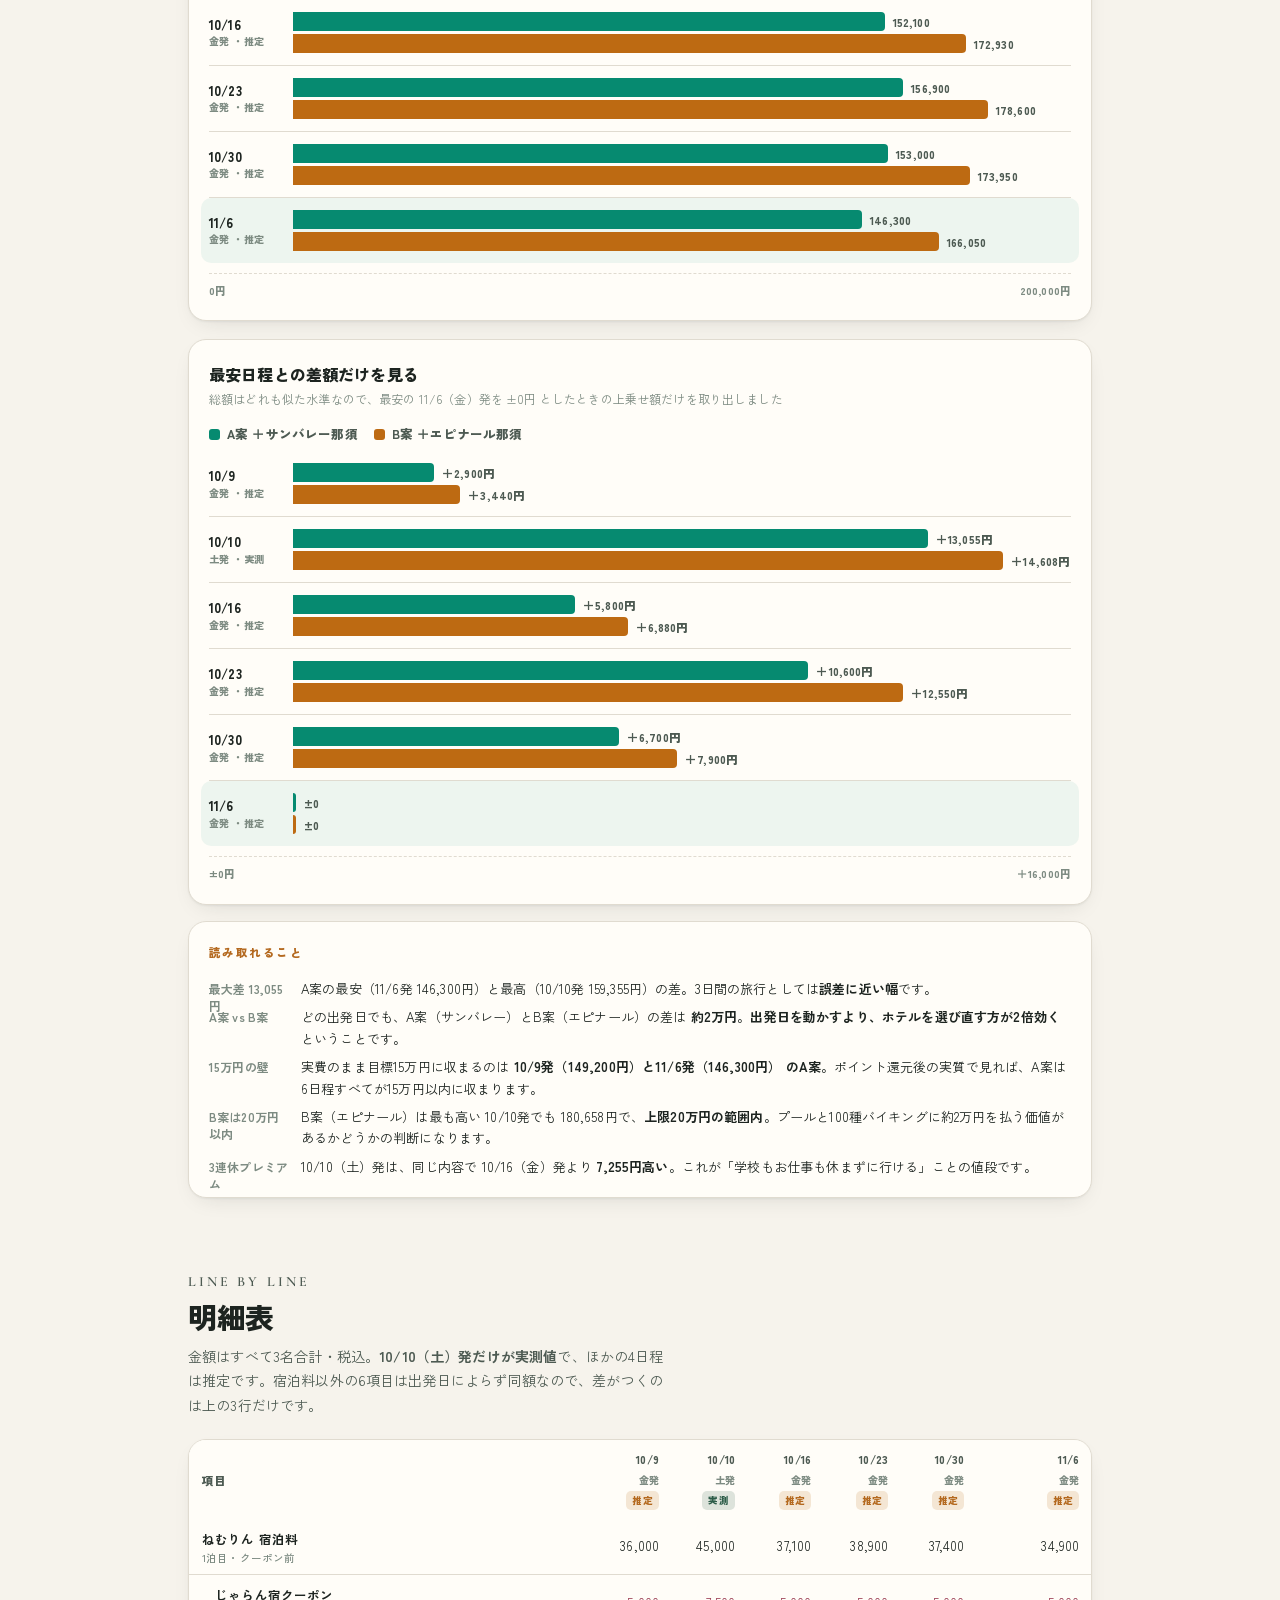
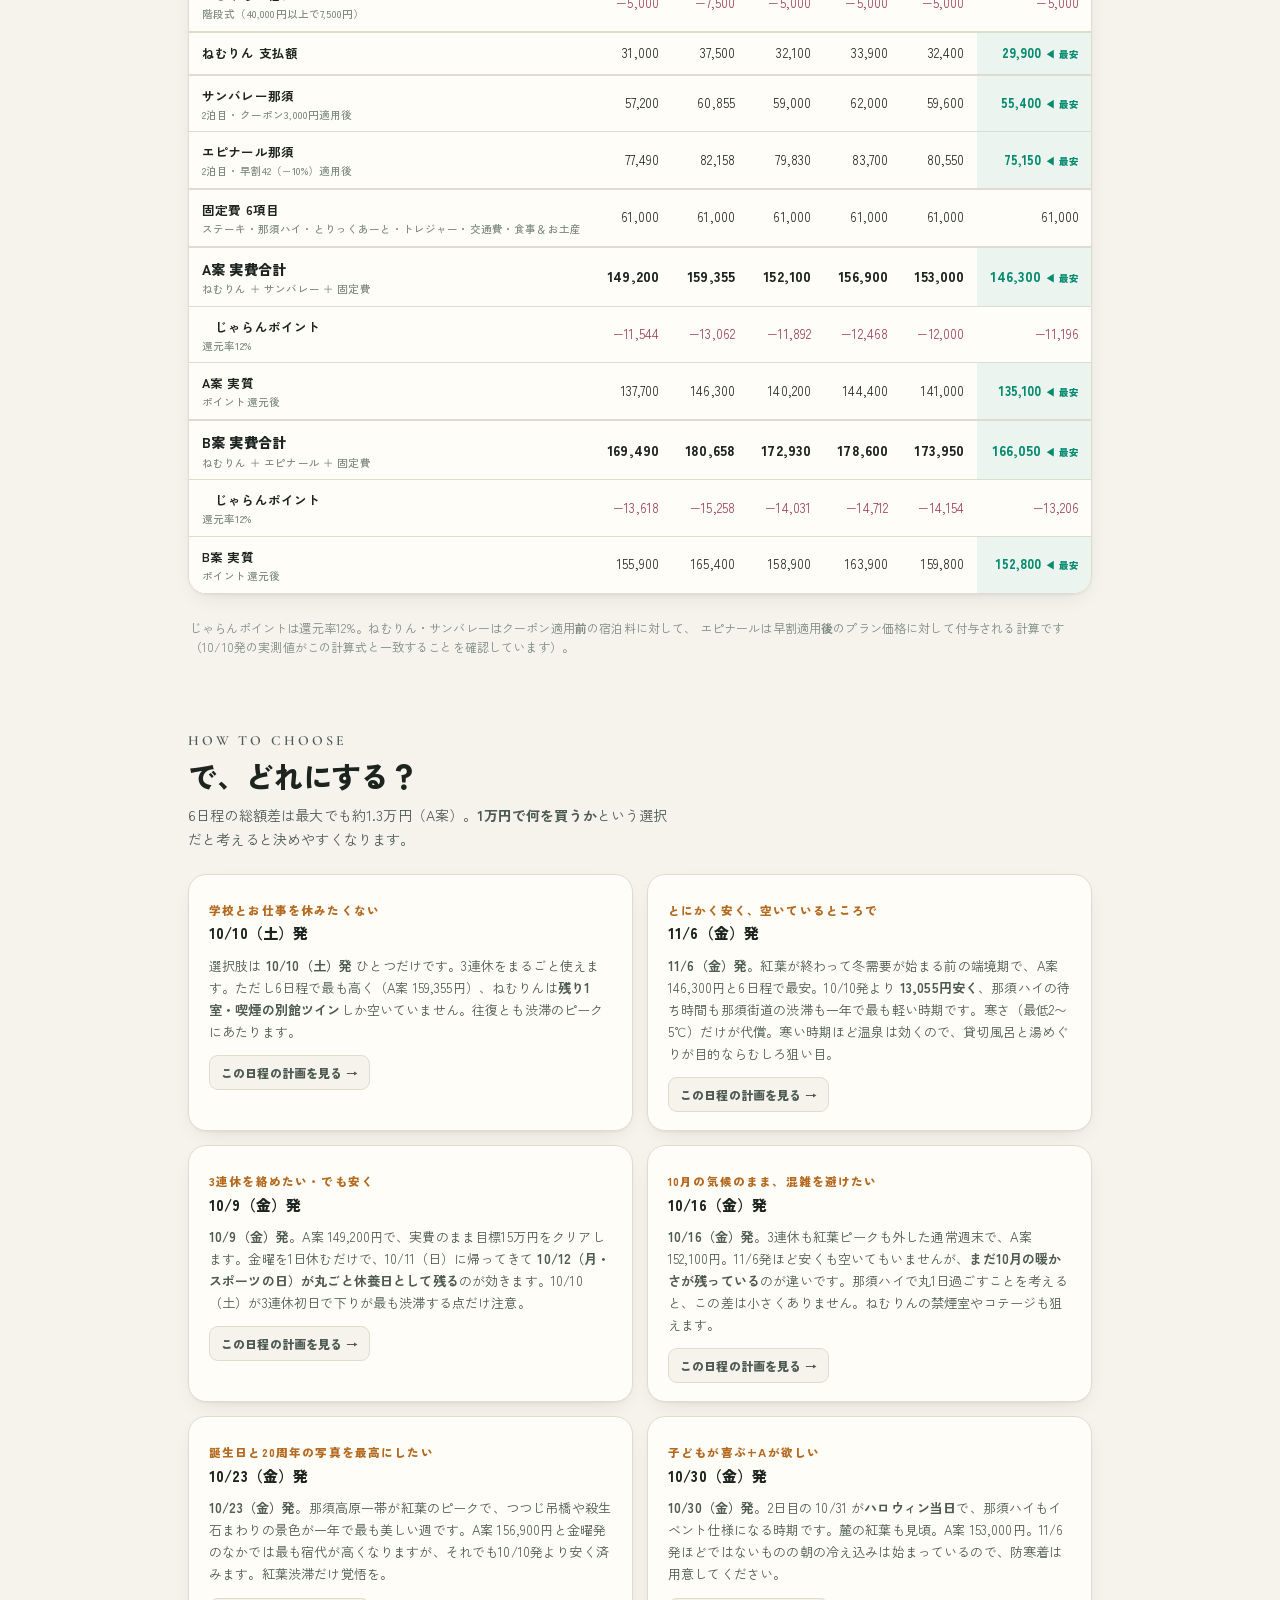
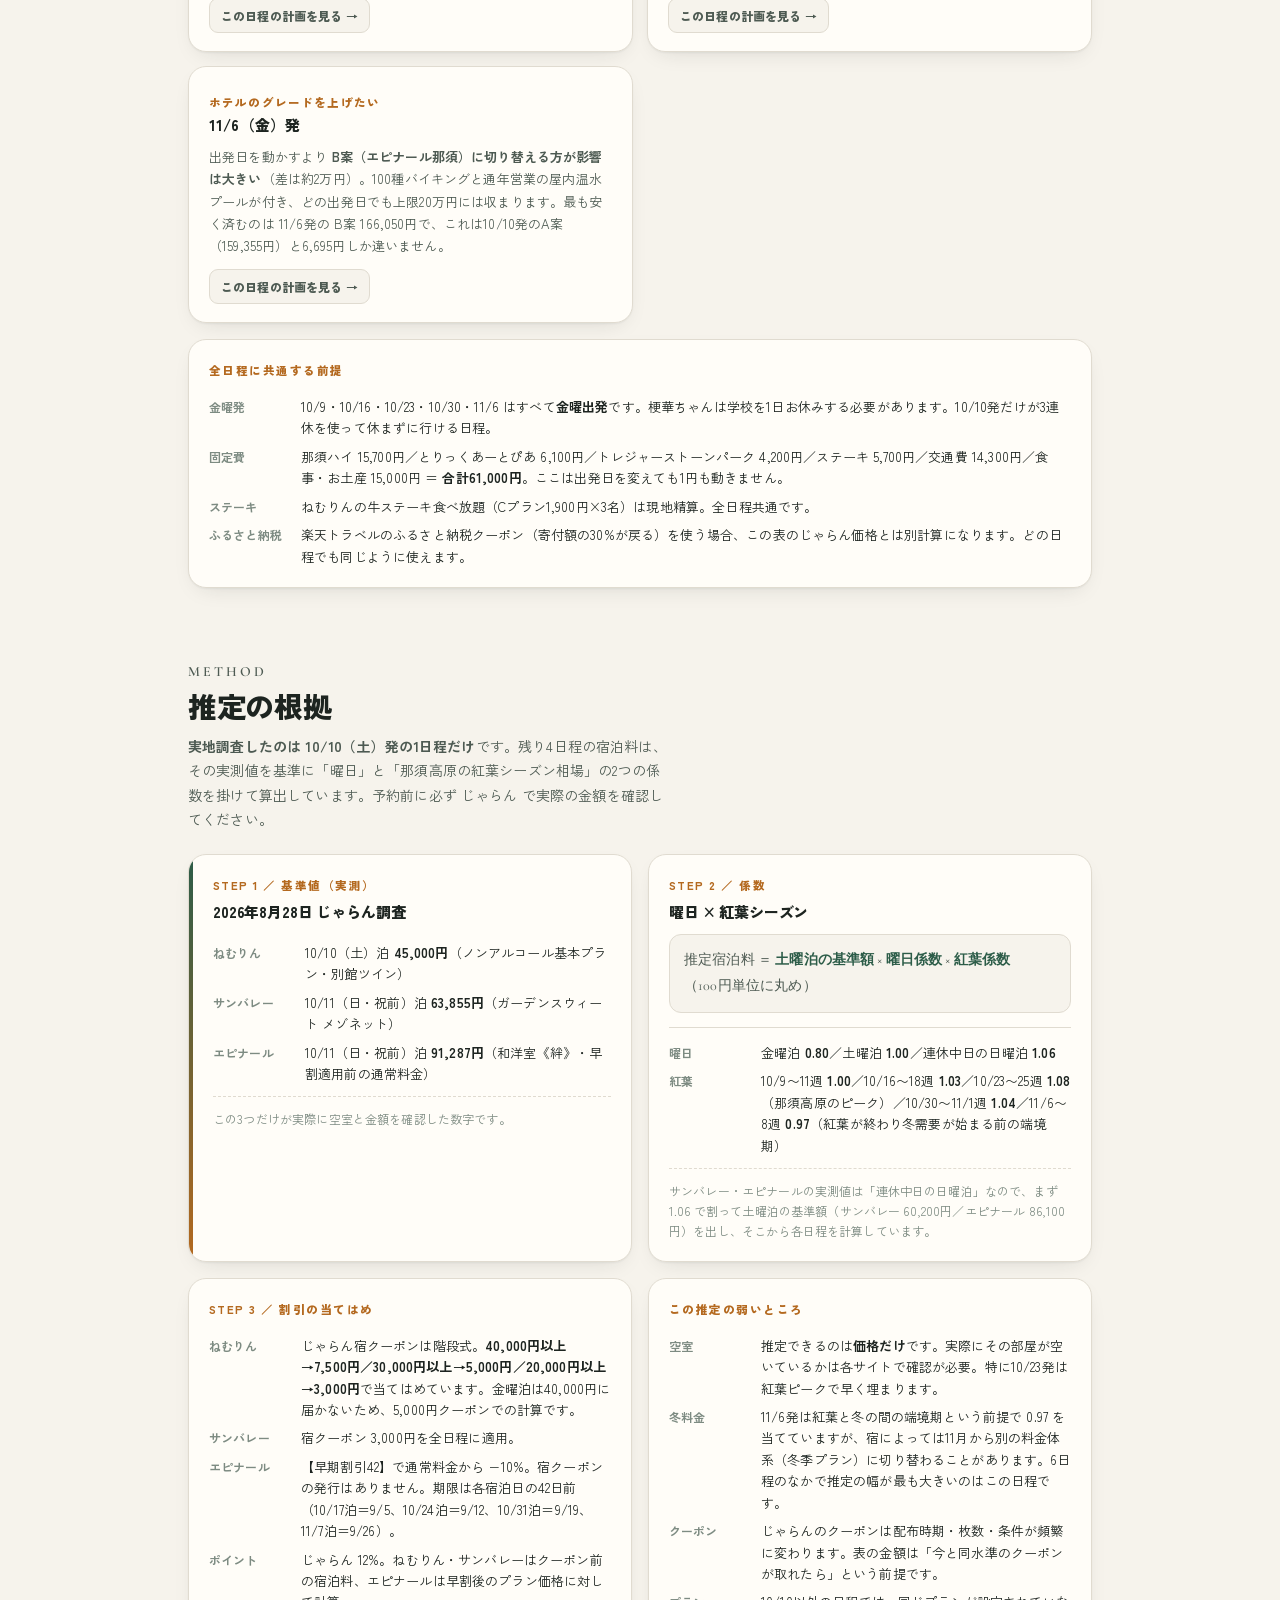
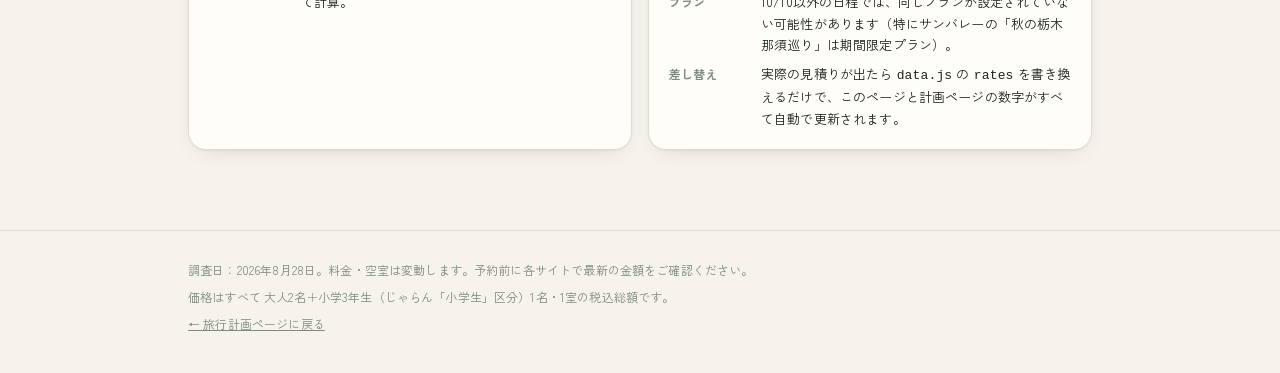
==== commit 60b6814c: "出発日に 11/6（金）発を追加 11/6 も金曜なので、既存の金曜発4日程と同じ 金土日 の2泊3日（11/6〜11/8）。 これで全6パターンになった。  ## data.js - 11/6発を追" ====
--- a/compare.html
+++ b/compare.html
@@ -3,8 +3,8 @@
 <head>
 <meta charset="utf-8">
 <meta name="viewport" content="width=device-width, initial-scale=1, viewport-fit=cover">
-<title>那須 3日間 ── 出発日5パターンの費用比較</title>
-<meta name="description" content="10/9・10/10・10/16・10/23・10/30 発の那須2泊3日を、宿泊費・遊興費・交通費まで含めてまるごと比較。">
+<title>那須 3日間 ── 出発日6パターンの費用比較</title>
+<meta name="description" content="10/9・10/10・10/16・10/23・10/30・11/6 発の那須2泊3日を、宿泊費・遊興費・交通費まで含めてまるごと比較。">
 <meta name="theme-color" content="#14342b">
 <link rel="preconnect" href="https://fonts.googleapis.com">
 <link rel="preconnect" href="https://fonts.gstatic.com" crossorigin>
@@ -128,8 +128,8 @@
 
 <header class="hero">
   <div class="wrap">
-    <p class="eyebrow">Five Departures &mdash; Side by Side</p>
-    <h1>出発日で<br>いくら変わる？<small>10/9・10/10・10/16・10/23・10/30 発 ／ 那須2泊3日 ／ 大人2名＋小学3年生1名</small></h1>
+    <p class="eyebrow">Six Departures &mdash; Side by Side</p>
+    <h1>出発日で<br>いくら変わる？<small>10/9・10/10・10/16・10/23・10/30・11/6 発 ／ 那須2泊3日 ／ 大人2名＋小学3年生1名</small></h1>
     <div class="badges">
       <span class="badge b3">固定費は全日程 61,000円で共通</span>
       <span class="badge b1">変わるのは宿泊料だけ</span>
@@ -157,7 +157,7 @@
   <div class="wrap">
     <div class="sec-head">
       <p class="sec-num">Bottom line</p>
-      <h2>結論 ── 差は約1万円、決め手は別のところ</h2>
+      <h2>結論 ── 差は約1.3万円、決め手は別のところ</h2>
       <p id="tilesLead"></p>
     </div>
     <div class="tiles" id="tilesBox"></div>
@@ -169,7 +169,7 @@
   <div class="wrap">
     <div class="sec-head">
       <p class="sec-num">At a glance</p>
-      <h2>5日程 × 2プランの総額</h2>
+      <h2>6日程 × 2プランの総額</h2>
       <p>棒は「3名・2泊3日の総額」です。宿泊料・ステーキ・遊興費・交通費・食費とお土産をすべて含みます。</p>
     </div>
 
@@ -238,14 +238,14 @@
     <div class="sec-head">
       <p class="sec-num">How to choose</p>
       <h2>で、どれにする？</h2>
-      <p>5日程の総額差は最大でも約1万円（A案）。<strong>1万円で何を買うか</strong>という選択だと考えると決めやすくなります。</p>
+      <p>6日程の総額差は最大でも約1.3万円（A案）。<strong>1万円で何を買うか</strong>という選択だと考えると決めやすくなります。</p>
     </div>
     <div class="picks" id="picks"></div>
 
     <div class="card" style="margin-top:16px">
       <p class="kicker">全日程に共通する前提</p>
       <ul class="spec" style="border-top:none;padding-top:2px">
-        <li><span>金曜発</span>10/9・10/16・10/23・10/30 はすべて<strong>金曜出発</strong>です。梗華ちゃんは学校を1日お休みする必要があります。10/10発だけが3連休を使って休まずに行ける日程。</li>
+        <li><span>金曜発</span>10/9・10/16・10/23・10/30・11/6 はすべて<strong>金曜出発</strong>です。梗華ちゃんは学校を1日お休みする必要があります。10/10発だけが3連休を使って休まずに行ける日程。</li>
         <li><span>固定費</span>那須ハイ 15,700円／とりっくあーとぴあ 6,100円／トレジャーストーンパーク 4,200円／ステーキ 5,700円／交通費 14,300円／食事・お土産 15,000円 ＝ <strong>合計61,000円</strong>。ここは出発日を変えても1円も動きません。</li>
         <li><span>ステーキ</span>ねむりんの牛ステーキ食べ放題（Cプラン1,900円×3名）は現地精算。全日程共通です。</li>
         <li><span>ふるさと納税</span>楽天トラベルのふるさと納税クーポン（寄付額の30%が戻る）を使う場合、この表のじゃらん価格とは別計算になります。どの日程でも同じように使えます。</li>
@@ -284,7 +284,7 @@
         </div>
         <ul class="spec" style="margin-top:14px">
           <li><span>曜日</span>金曜泊 <strong>0.80</strong>／土曜泊 <strong>1.00</strong>／連休中日の日曜泊 <strong>1.06</strong></li>
-          <li><span>紅葉</span>10/9〜11週 <strong>1.00</strong>／10/16〜18週 <strong>1.03</strong>／10/23〜25週 <strong>1.08</strong>（那須高原のピーク）／10/30〜11/1週 <strong>1.04</strong></li>
+          <li><span>紅葉</span>10/9〜11週 <strong>1.00</strong>／10/16〜18週 <strong>1.03</strong>／10/23〜25週 <strong>1.08</strong>（那須高原のピーク）／10/30〜11/1週 <strong>1.04</strong>／11/6〜8週 <strong>0.97</strong>（紅葉が終わり冬需要が始まる前の端境期）</li>
         </ul>
         <p class="note">サンバレー・エピナールの実測値は「連休中日の日曜泊」なので、まず 1.06 で割って土曜泊の基準額（サンバレー 60,200円／エピナール 86,100円）を出し、そこから各日程を計算しています。</p>
       </div>
@@ -296,7 +296,7 @@
         <ul class="spec" style="border-top:none;padding-top:2px">
           <li><span>ねむりん</span>じゃらん宿クーポンは階段式。<strong>40,000円以上→7,500円／30,000円以上→5,000円／20,000円以上→3,000円</strong>で当てはめています。金曜泊は40,000円に届かないため、5,000円クーポンでの計算です。</li>
           <li><span>サンバレー</span>宿クーポン 3,000円を全日程に適用。</li>
-          <li><span>エピナール</span>【早期割引42】で通常料金から −10%。宿クーポンの発行はありません。期限は各宿泊日の42日前（10/17泊＝9/5、10/24泊＝9/12、10/31泊＝9/19）。</li>
+          <li><span>エピナール</span>【早期割引42】で通常料金から −10%。宿クーポンの発行はありません。期限は各宿泊日の42日前（10/17泊＝9/5、10/24泊＝9/12、10/31泊＝9/19、11/7泊＝9/26）。</li>
           <li><span>ポイント</span>じゃらん 12%。ねむりん・サンバレーはクーポン前の宿泊料、エピナールは早割後のプラン価格に対して計算。</li>
         </ul>
       </div>
@@ -305,6 +305,7 @@
         <p class="kicker">この推定の弱いところ</p>
         <ul class="spec" style="border-top:none;padding-top:2px">
           <li><span>空室</span>推定できるのは<strong>価格だけ</strong>です。実際にその部屋が空いているかは各サイトで確認が必要。特に10/23発は紅葉ピークで早く埋まります。</li>
+          <li><span>冬料金</span>11/6発は紅葉と冬の間の端境期という前提で 0.97 を当てていますが、宿によっては11月から別の料金体系（冬季プラン）に切り替わることがあります。6日程のなかで推定の幅が最も大きいのはこの日程です。</li>
           <li><span>クーポン</span>じゃらんのクーポンは配布時期・枚数・条件が頻繁に変わります。表の金額は「今と同水準のクーポンが取れたら」という前提です。</li>
           <li><span>プラン</span>10/10以外の日程では、同じプランが設定されていない可能性があります（特にサンバレーの「秋の栃木那須巡り」は期間限定プラン）。</li>
           <li><span>差し替え</span>実際の見積りが出たら <code>data.js</code> の <code>rates</code> を書き換えるだけで、このページと計画ページの数字がすべて自動で更新されます。</li>
@@ -351,15 +352,17 @@
     + yen(cheapestA.calc.A.total) + '円</strong> と最高の <strong>' + dearestA.tabDate + '（' + dearestA.tabDow + '）発 '
     + yen(dearestA.calc.A.total) + '円</strong> の差は <strong>' + yen(spreadA) + '円</strong>。'
     + '固定費61,000円が全日程同じなので、差がつくのは宿泊料だけです。'
-    + '<strong>1万円で「休みを取らずに済む」か「紅葉のピーク」か「空いている週末」を買う</strong>、という選択になります。';
+    + '<strong>この' + yen(spreadA) + '円で「休みを取らずに済む」か「紅葉のピーク」か「10月の暖かさ」を買う</strong>、という選択になります。';
 
   var tiles = [
-    { tone:'var(--s1)',       k:'Cheapest ／ 最安',      dep:byId('1009'),
-      p:'金曜泊が効いて宿泊料が最も安く、<strong>実費のまま目標15万円をクリア</strong>する唯一の日程。しかも 10/12（月・スポーツの日）が丸ごと予備日として残ります。' },
+    { tone:'var(--s1)',       k:'Cheapest ／ 最安・最も空いている', dep:byId('1106'),
+      p:'紅葉が終わり冬需要が始まる前の<strong>端境期</strong>。宿代が6日程で最も安く、混雑も部屋の取りやすさも一番有利です。'
+        + '引き換えに払うのは寒さ（最低2〜5℃）。那須ハイで丸1日屋外になる点だけ覚悟が要ります。' },
     { tone:'var(--green-2)',  k:'Best balance ／ 総合',  dep:byId('1016'),
-      p:'3連休も紅葉ピークも外した通常週末。<strong>混雑が5日程で最小</strong>で、ねむりんの禁煙室やコテージを選べる可能性も最も高い日程です。' },
+      p:'3連休も紅葉ピークも外した通常週末。<strong>10月の暖かさを保ったまま、混雑と価格を下げられる</strong>のがこの日程です。'
+        + 'ねむりんの禁煙室やコテージも狙えます。' },
     { tone:'var(--s2)',       k:'Best view ／ 紅葉',     dep:byId('1023'),
-      p:'那須高原一帯が<strong>紅葉ピーク</strong>。宿代は最も高くなりますが、それでも10/10発より安く、記念写真の背景は別物です。' }
+      p:'那須高原一帯が<strong>紅葉ピーク</strong>。金曜発のなかでは宿代が最も高くなりますが、それでも10/10発より安く、記念写真の背景は別物です。' }
   ];
   $('tilesBox').innerHTML = tiles.map(function (t) {
     return '<div class="tile" style="--tone:' + t.tone + '">'
@@ -476,7 +479,9 @@
   setMode('total');
 
   /* ---------------- 読み取れること ---------------- */
-  var d1009 = byId('1009'), d1010 = byId('1010'), d1016 = byId('1016'), d1023 = byId('1023'), d1030 = byId('1030');
+  var d1009 = byId('1009'), d1010 = byId('1010'), d1016 = byId('1016'),
+      d1023 = byId('1023'), d1030 = byId('1030'), d1106 = byId('1106');
+  var underTarget = D.filter(function (d) { return d.calc.A.total <= N.BUDGET.target; });
   $('insights').innerHTML = [
     ['最大差 ' + yen(spreadA) + '円',
      'A案の最安（' + cheapestA.tabDate + '発 ' + yen(cheapestA.calc.A.total) + '円）と最高（' + dearestA.tabDate + '発 '
@@ -485,8 +490,9 @@
      'どの出発日でも、A案（サンバレー）とB案（エピナール）の差は <strong>約2万円</strong>。'
      + '<strong>出発日を動かすより、ホテルを選び直す方が2倍効く</strong>ということです。'],
     ['15万円の壁',
-     '実費のまま目標15万円に収まるのは <strong>' + d1009.tabDate + '発のA案（' + yen(d1009.calc.A.total)
-     + '円）だけ</strong>。ポイント還元後の実質で見れば、A案は5日程すべてが15万円以内に収まります。'],
+     '実費のまま目標15万円に収まるのは <strong>' + underTarget.map(function (d) {
+       return d.tabDate + '発（' + yen(d.calc.A.total) + '円）';
+     }).join('と') + ' のA案</strong>。ポイント還元後の実質で見れば、A案は6日程すべてが15万円以内に収まります。'],
     ['B案は20万円以内',
      'B案（エピナール）は最も高い ' + d1010.tabDate + '発でも ' + yen(d1010.calc.B.total)
      + '円で、<strong>上限20万円の範囲内</strong>。プールと100種バイキングに約2万円を払う価値があるかどうかの判断になります。'],
@@ -541,25 +547,38 @@
   /* ---------------- 選び方 ---------------- */
   var picks = [
     { q:'学校とお仕事を休みたくない', dep:d1010,
-      p:'選択肢は <strong>10/10（土）発</strong> ひとつだけです。3連休をまるごと使えます。ただし5日程で最も高く（A案 ' + yen(d1010.calc.A.total) + '円）、'
+      p:'選択肢は <strong>10/10（土）発</strong> ひとつだけです。3連休をまるごと使えます。ただし6日程で最も高く（A案 ' + yen(d1010.calc.A.total) + '円）、'
       + 'ねむりんは<strong>残り1室・喫煙の別館ツイン</strong>しか空いていません。往復とも渋滞のピークにあたります。' },
-    { q:'とにかく安く抑えたい', dep:d1009,
+
+    { q:'とにかく安く、空いているところで', dep:d1106,
+      p:'<strong>11/6（金）発</strong>。紅葉が終わって冬需要が始まる前の端境期で、A案 ' + yen(d1106.calc.A.total) + '円と6日程で最安。'
+      + '10/10発より <strong>' + yen(d1010.calc.A.total - d1106.calc.A.total) + '円安く</strong>、'
+      + '那須ハイの待ち時間も那須街道の渋滞も一年で最も軽い時期です。寒さ（最低2〜5℃）だけが代償。'
+      + '寒い時期ほど温泉は効くので、貸切風呂と湯めぐりが目的ならむしろ狙い目。' },
+
+    { q:'3連休を絡めたい・でも安く', dep:d1009,
       p:'<strong>10/9（金）発</strong>。A案 ' + yen(d1009.calc.A.total) + '円で、実費のまま目標15万円をクリアします。'
-      + '10/10発より <strong>' + yen(d1010.calc.A.total - d1009.calc.A.total) + '円安い</strong>うえ、'
-      + '10/12（月・スポーツの日）が休養日として丸ごと残るのが地味に効きます。' },
-    { q:'空いているところでのんびりしたい', dep:d1016,
-      p:'<strong>10/16（金）発</strong>。3連休も紅葉ピークも外しているので、那須ハイの待ち時間・那須街道の渋滞・宿の混み具合すべてが最小。'
-      + 'ねむりんの<strong>禁煙室やコテージを選べる</strong>可能性も最も高く、A案 ' + yen(d1016.calc.A.total) + '円と価格も控えめです。' },
+      + '金曜を1日休むだけで、10/11（日）に帰ってきて <strong>10/12（月・スポーツの日）が丸ごと休養日として残る</strong>のが効きます。'
+      + '10/10（土）が3連休初日で下りが最も渋滞する点だけ注意。' },
+
+    { q:'10月の気候のまま、混雑を避けたい', dep:d1016,
+      p:'<strong>10/16（金）発</strong>。3連休も紅葉ピークも外した通常週末で、A案 ' + yen(d1016.calc.A.total) + '円。'
+      + '11/6発ほど安くも空いてもいませんが、<strong>まだ10月の暖かさが残っている</strong>のが違いです。'
+      + '那須ハイで丸1日過ごすことを考えると、この差は小さくありません。ねむりんの禁煙室やコテージも狙えます。' },
+
     { q:'誕生日と20周年の写真を最高にしたい', dep:d1023,
       p:'<strong>10/23（金）発</strong>。那須高原一帯が紅葉のピークで、つつじ吊橋や殺生石まわりの景色が一年で最も美しい週です。'
-      + 'A案 ' + yen(d1023.calc.A.total) + '円と5日程で最も宿代が高くなりますが、それでも10/10発より安く済みます。紅葉渋滞だけ覚悟を。' },
+      + 'A案 ' + yen(d1023.calc.A.total) + '円と金曜発のなかでは最も宿代が高くなりますが、それでも10/10発より安く済みます。紅葉渋滞だけ覚悟を。' },
+
     { q:'子どもが喜ぶ+αが欲しい', dep:d1030,
       p:'<strong>10/30（金）発</strong>。2日目の 10/31 が<strong>ハロウィン当日</strong>で、那須ハイもイベント仕様になる時期です。'
-      + '麓の紅葉も見頃。A案 ' + yen(d1030.calc.A.total) + '円。ただし那須高原の11月上旬は朝の最低気温が5℃前後まで下がるので、防寒着は必須です。' },
-    { q:'ホテルのグレードを上げたい', dep:d1009,
-      p:'出発日を1日動かすより <strong>B案（エピナール那須）に切り替える方が影響は大きい</strong>（差は約2万円）。'
+      + '麓の紅葉も見頃。A案 ' + yen(d1030.calc.A.total) + '円。11/6発ほどではないものの朝の冷え込みは始まっているので、防寒着は用意してください。' },
+
+    { q:'ホテルのグレードを上げたい', dep:d1106,
+      p:'出発日を動かすより <strong>B案（エピナール那須）に切り替える方が影響は大きい</strong>（差は約2万円）。'
       + '100種バイキングと通年営業の屋内温水プールが付き、どの出発日でも上限20万円には収まります。'
-      + '最も安く済むのは 10/9発の B案 ' + yen(d1009.calc.B.total) + '円です。' }
+      + '最も安く済むのは 11/6発の B案 ' + yen(d1106.calc.B.total) + '円で、これは10/10発のA案（' + yen(d1010.calc.A.total) + '円）と'
+      + Math.abs(d1106.calc.B.total - d1010.calc.A.total).toLocaleString('ja-JP') + '円しか違いません。' }
   ];
   $('picks').innerHTML = picks.map(function (p) {
     return '<div class="pick"><p class="q">' + p.q + '</p>'
--- a/style.css
+++ b/style.css
@@ -234,7 +234,7 @@
   flex:0 0 auto;font-size:10px;font-weight:900;letter-spacing:.16em;
   color:var(--ink-3);writing-mode:horizontal-tb;
 }
-.tabs{display:flex;gap:6px;overflow-x:auto;scrollbar-width:none;flex:1 1 auto;padding:2px 0}
+.tabs{position:relative;display:flex;gap:6px;overflow-x:auto;scrollbar-width:none;flex:1 1 auto;padding:2px 0;scroll-behavior:smooth}
 .tabs::-webkit-scrollbar{display:none}
 .tab{
   flex:0 0 auto;display:flex;flex-direction:column;align-items:center;
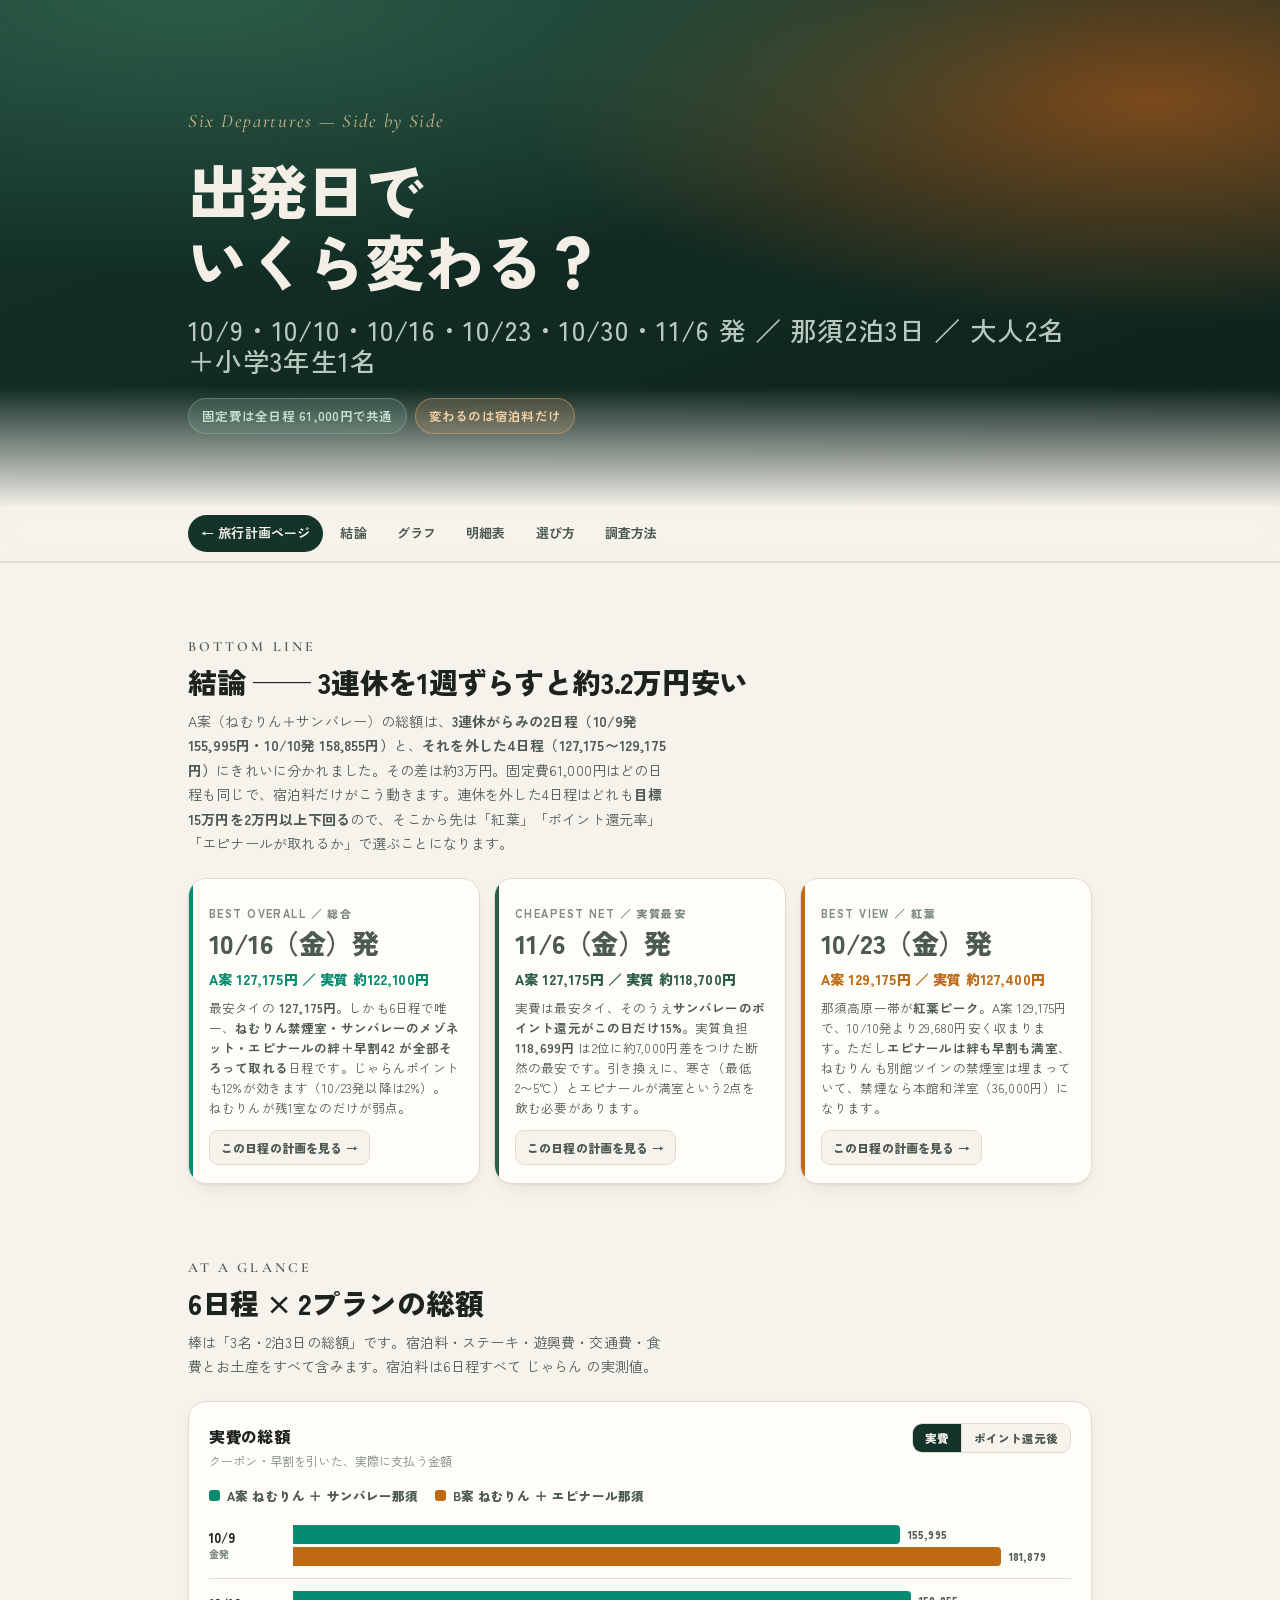
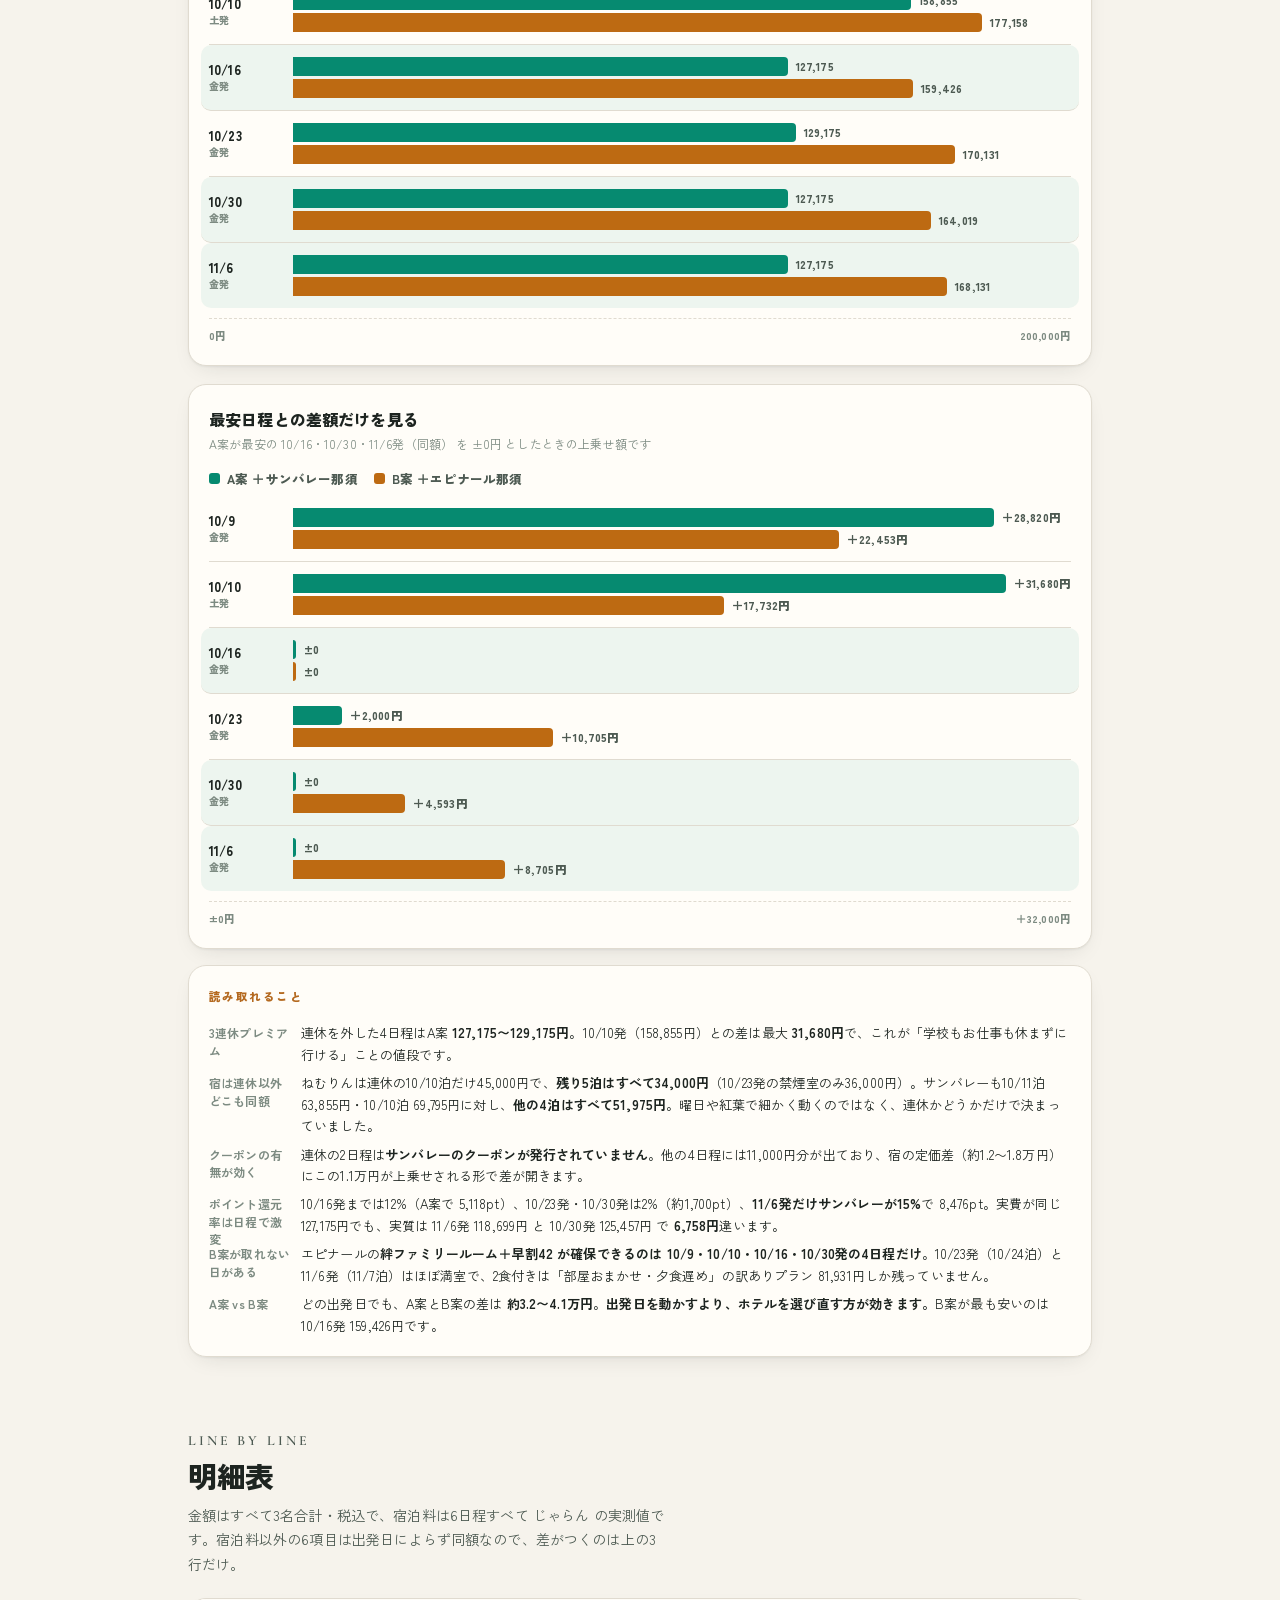
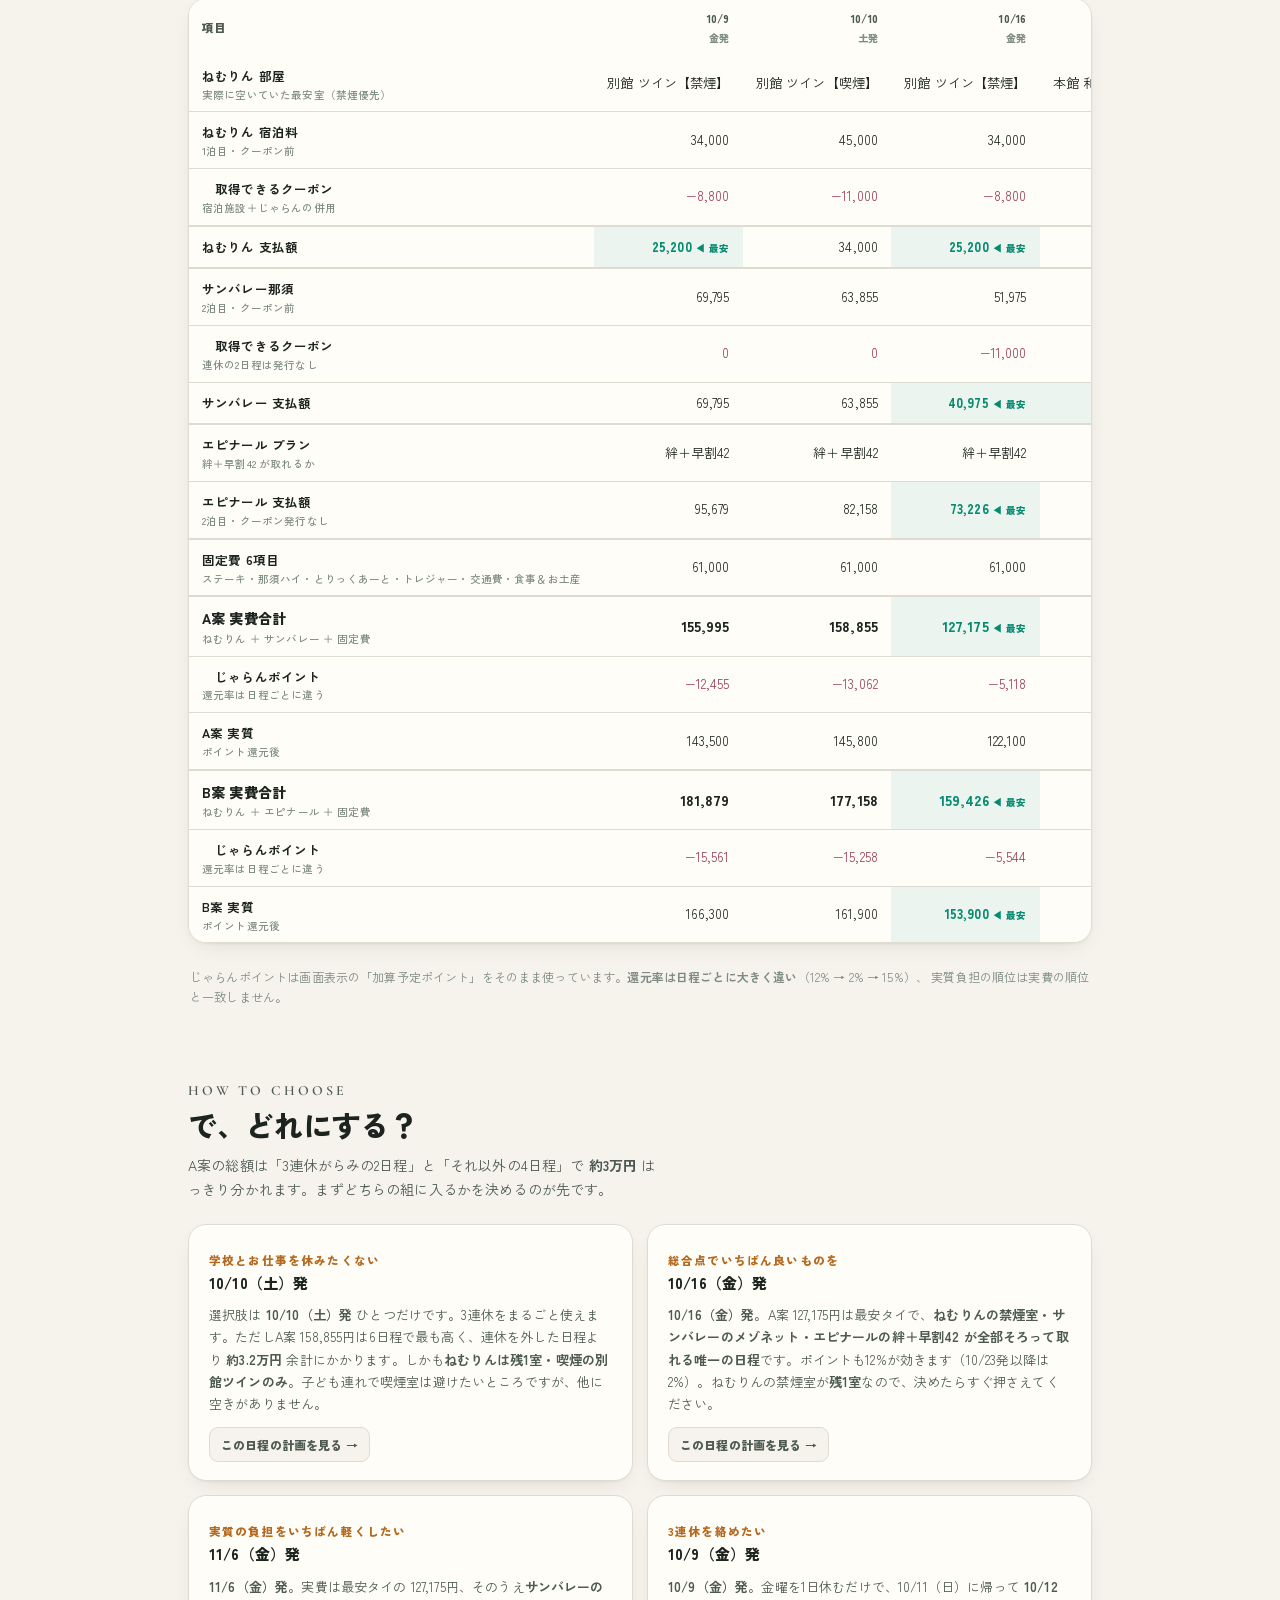
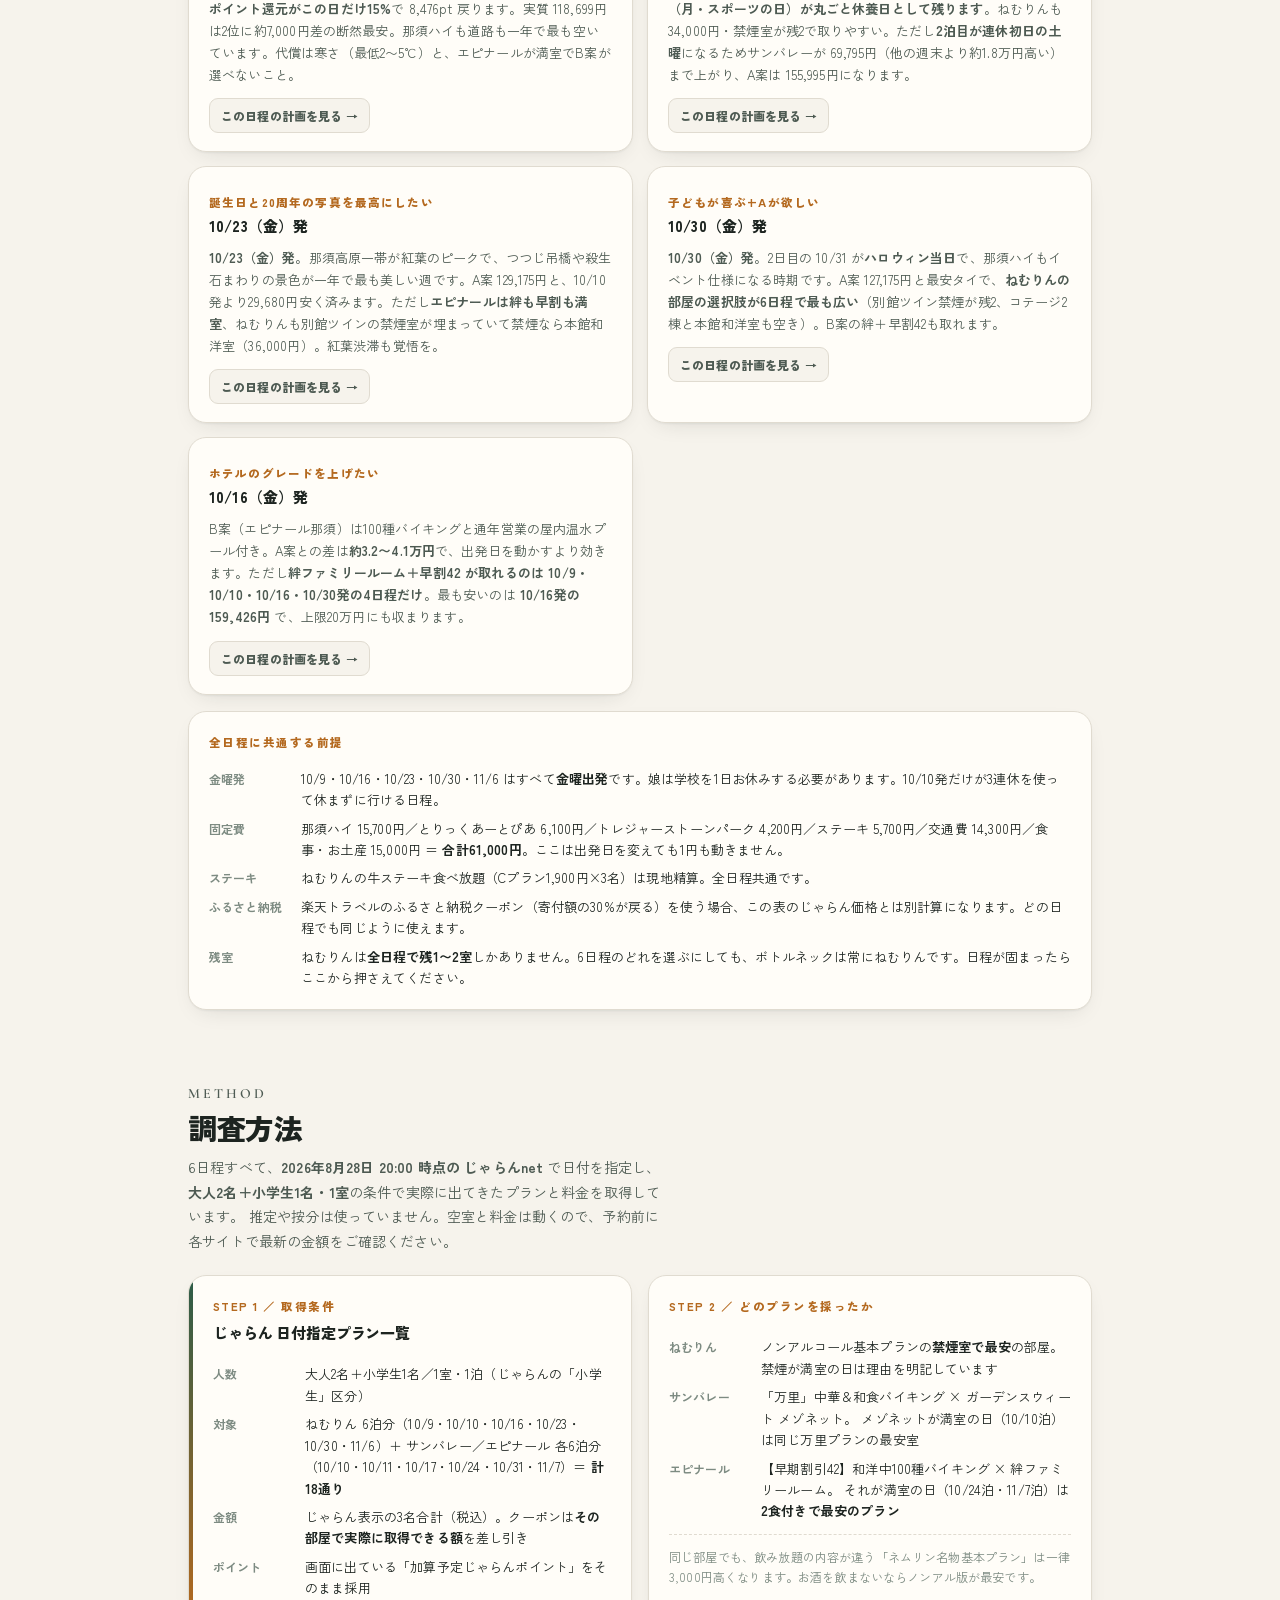
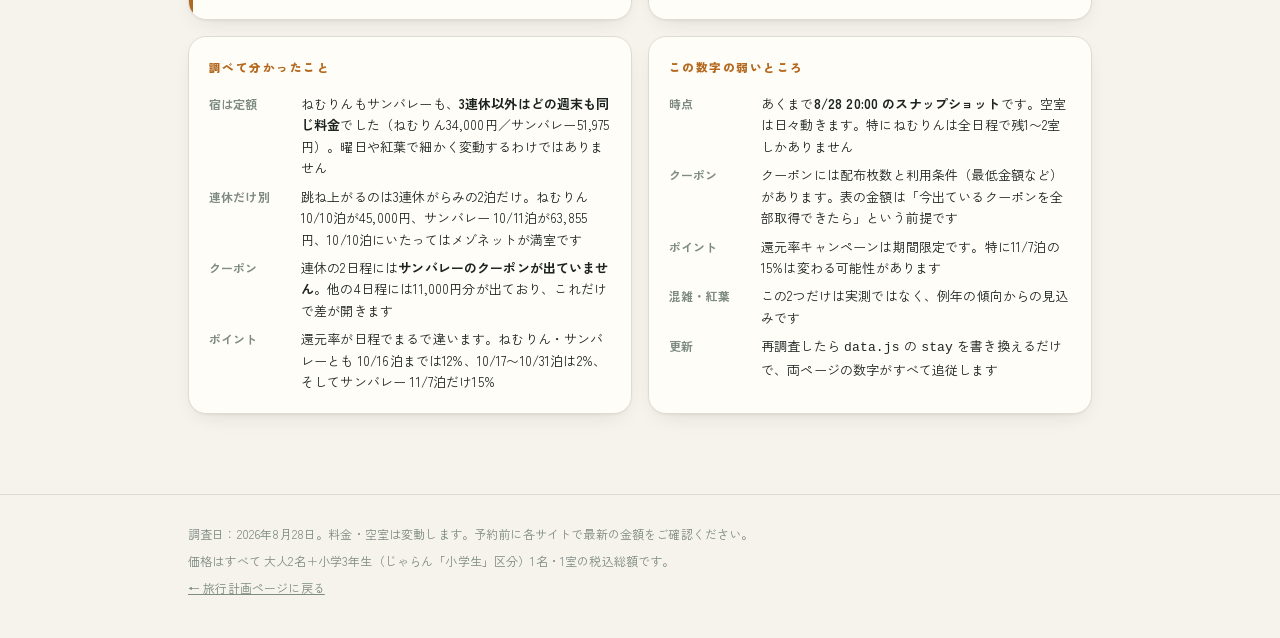
==== commit 8e755409: "個人名を伏せ、全6日程の宿泊料を実地調査した値に差し替え ## 個人名 ヒーローのバッジ・行程・メタ情報などに入っていた個人名を「娘」「妻」に置き換えた。  ## 全日程の実地調査 これまで 10/1" ====
--- a/compare.html
+++ b/compare.html
@@ -4,7 +4,7 @@
 <meta charset="utf-8">
 <meta name="viewport" content="width=device-width, initial-scale=1, viewport-fit=cover">
 <title>那須 3日間 ── 出発日6パターンの費用比較</title>
-<meta name="description" content="10/9・10/10・10/16・10/23・10/30・11/6 発の那須2泊3日を、宿泊費・遊興費・交通費まで含めてまるごと比較。">
+<meta name="description" content="10/9・10/10・10/16・10/23・10/30・11/6 発の那須2泊3日を、じゃらんで全日程を実地調査して比較。">
 <meta name="theme-color" content="#14342b">
 <link rel="preconnect" href="https://fonts.googleapis.com">
 <link rel="preconnect" href="https://fonts.gstatic.com" crossorigin>
@@ -145,7 +145,7 @@
       <a href="#chart">グラフ</a>
       <a href="#table">明細表</a>
       <a href="#pick">選び方</a>
-      <a href="#model">推定の根拠</a>
+      <a href="#model">調査方法</a>
     </div>
   </nav>
 </div>
@@ -157,7 +157,7 @@
   <div class="wrap">
     <div class="sec-head">
       <p class="sec-num">Bottom line</p>
-      <h2>結論 ── 差は約1.3万円、決め手は別のところ</h2>
+      <h2>結論 ── 3連休を1週ずらすと約3.2万円安い</h2>
       <p id="tilesLead"></p>
     </div>
     <div class="tiles" id="tilesBox"></div>
@@ -170,7 +170,7 @@
     <div class="sec-head">
       <p class="sec-num">At a glance</p>
       <h2>6日程 × 2プランの総額</h2>
-      <p>棒は「3名・2泊3日の総額」です。宿泊料・ステーキ・遊興費・交通費・食費とお土産をすべて含みます。</p>
+      <p>棒は「3名・2泊3日の総額」です。宿泊料・ステーキ・遊興費・交通費・食費とお土産をすべて含みます。宿泊料は6日程すべて じゃらん の実測値。</p>
     </div>
 
     <div class="chartbox">
@@ -196,7 +196,7 @@
       <div class="chart-head">
         <div>
           <h3 id="deltaTitle">最安日程との差額だけを見る</h3>
-          <p id="deltaSub">総額はどれも15〜18万円台で似通うので、上乗せ額だけを取り出したのがこちらです</p>
+          <p id="deltaSub">最安の日程を ±0円 としたときの上乗せ額だけを取り出しました</p>
         </div>
       </div>
       <div class="legend">
@@ -220,14 +220,14 @@
     <div class="sec-head">
       <p class="sec-num">Line by line</p>
       <h2>明細表</h2>
-      <p>金額はすべて3名合計・税込。<strong>10/10（土）発だけが実測値</strong>で、ほかの4日程は推定です。宿泊料以外の6項目は出発日によらず同額なので、差がつくのは上の3行だけです。</p>
+      <p>金額はすべて3名合計・税込で、宿泊料は6日程すべて じゃらん の実測値です。宿泊料以外の6項目は出発日によらず同額なので、差がつくのは上の3行だけ。</p>
     </div>
     <div class="tblwrap">
       <table id="tbl"></table>
     </div>
     <p class="note" style="border-top:none;padding-left:2px">
-      じゃらんポイントは還元率12%。ねむりん・サンバレーはクーポン適用<strong>前</strong>の宿泊料に対して、
-      エピナールは早割適用<strong>後</strong>のプラン価格に対して付与される計算です（10/10発の実測値がこの計算式と一致することを確認しています）。
+      じゃらんポイントは画面表示の「加算予定ポイント」をそのまま使っています。<strong>還元率は日程ごとに大きく違い</strong>（12% → 2% → 15%）、
+      実質負担の順位は実費の順位と一致しません。
     </p>
   </div>
 </section>
@@ -238,77 +238,79 @@
     <div class="sec-head">
       <p class="sec-num">How to choose</p>
       <h2>で、どれにする？</h2>
-      <p>6日程の総額差は最大でも約1.3万円（A案）。<strong>1万円で何を買うか</strong>という選択だと考えると決めやすくなります。</p>
+      <p>A案の総額は「3連休がらみの2日程」と「それ以外の4日程」で <strong>約3万円</strong> はっきり分かれます。まずどちらの組に入るかを決めるのが先です。</p>
     </div>
     <div class="picks" id="picks"></div>
 
     <div class="card" style="margin-top:16px">
       <p class="kicker">全日程に共通する前提</p>
       <ul class="spec" style="border-top:none;padding-top:2px">
-        <li><span>金曜発</span>10/9・10/16・10/23・10/30・11/6 はすべて<strong>金曜出発</strong>です。梗華ちゃんは学校を1日お休みする必要があります。10/10発だけが3連休を使って休まずに行ける日程。</li>
+        <li><span>金曜発</span>10/9・10/16・10/23・10/30・11/6 はすべて<strong>金曜出発</strong>です。娘は学校を1日お休みする必要があります。10/10発だけが3連休を使って休まずに行ける日程。</li>
         <li><span>固定費</span>那須ハイ 15,700円／とりっくあーとぴあ 6,100円／トレジャーストーンパーク 4,200円／ステーキ 5,700円／交通費 14,300円／食事・お土産 15,000円 ＝ <strong>合計61,000円</strong>。ここは出発日を変えても1円も動きません。</li>
         <li><span>ステーキ</span>ねむりんの牛ステーキ食べ放題（Cプラン1,900円×3名）は現地精算。全日程共通です。</li>
         <li><span>ふるさと納税</span>楽天トラベルのふるさと納税クーポン（寄付額の30%が戻る）を使う場合、この表のじゃらん価格とは別計算になります。どの日程でも同じように使えます。</li>
+        <li><span>残室</span>ねむりんは<strong>全日程で残1〜2室</strong>しかありません。6日程のどれを選ぶにしても、ボトルネックは常にねむりんです。日程が固まったらここから押さえてください。</li>
       </ul>
     </div>
   </div>
 </section>
 
-<!-- ============ MODEL ============ -->
+<!-- ============ METHOD ============ -->
 <section id="model">
   <div class="wrap">
     <div class="sec-head">
       <p class="sec-num">Method</p>
-      <h2>推定の根拠</h2>
-      <p><strong>実地調査したのは 10/10（土）発の1日程だけ</strong>です。残り4日程の宿泊料は、その実測値を基準に「曜日」と「那須高原の紅葉シーズン相場」の2つの係数を掛けて算出しています。予約前に必ず じゃらん で実際の金額を確認してください。</p>
+      <h2>調査方法</h2>
+      <p>6日程すべて、<strong>2026年8月28日 20:00 時点の じゃらんnet</strong> で日付を指定し、
+        <strong>大人2名＋小学生1名・1室</strong>の条件で実際に出てきたプランと料金を取得しています。
+        推定や按分は使っていません。空室と料金は動くので、予約前に各サイトで最新の金額をご確認ください。</p>
     </div>
 
     <div class="grid g2">
       <div class="card accent">
-        <p class="kicker">Step 1 ／ 基準値（実測）</p>
-        <h3 style="font-size:15px">2026年8月28日 じゃらん調査</h3>
+        <p class="kicker">Step 1 ／ 取得条件</p>
+        <h3 style="font-size:15px">じゃらん 日付指定プラン一覧</h3>
         <ul class="spec" style="border-top:none;padding-top:6px">
-          <li><span>ねむりん</span>10/10（土）泊 <strong>45,000円</strong>（ノンアルコール基本プラン・別館ツイン）</li>
-          <li><span>サンバレー</span>10/11（日・祝前）泊 <strong>63,855円</strong>（ガーデンスウィート メゾネット）</li>
-          <li><span>エピナール</span>10/11（日・祝前）泊 <strong>91,287円</strong>（和洋室《絆》・早割適用前の通常料金）</li>
+          <li><span>人数</span>大人2名＋小学生1名／1室・1泊（じゃらんの「小学生」区分）</li>
+          <li><span>対象</span>ねむりん 6泊分（10/9・10/10・10/16・10/23・10/30・11/6）＋
+            サンバレー／エピナール 各6泊分（10/10・10/11・10/17・10/24・10/31・11/7）＝ <strong>計18通り</strong></li>
+          <li><span>金額</span>じゃらん表示の3名合計（税込）。クーポンは<strong>その部屋で実際に取得できる額</strong>を差し引き</li>
+          <li><span>ポイント</span>画面に出ている「加算予定じゃらんポイント」をそのまま採用</li>
         </ul>
-        <p class="note">この3つだけが実際に空室と金額を確認した数字です。</p>
       </div>
 
       <div class="card">
-        <p class="kicker">Step 2 ／ 係数</p>
-        <h3 style="font-size:15px">曜日 × 紅葉シーズン</h3>
-        <div class="formula">
-          推定宿泊料 ＝ <em>土曜泊の基準額</em> × <em>曜日係数</em> × <em>紅葉係数</em><br>
-          （100円単位に丸め）
-        </div>
-        <ul class="spec" style="margin-top:14px">
-          <li><span>曜日</span>金曜泊 <strong>0.80</strong>／土曜泊 <strong>1.00</strong>／連休中日の日曜泊 <strong>1.06</strong></li>
-          <li><span>紅葉</span>10/9〜11週 <strong>1.00</strong>／10/16〜18週 <strong>1.03</strong>／10/23〜25週 <strong>1.08</strong>（那須高原のピーク）／10/30〜11/1週 <strong>1.04</strong>／11/6〜8週 <strong>0.97</strong>（紅葉が終わり冬需要が始まる前の端境期）</li>
+        <p class="kicker">Step 2 ／ どのプランを採ったか</p>
+        <ul class="spec" style="border-top:none;padding-top:6px">
+          <li><span>ねむりん</span>ノンアルコール基本プランの<strong>禁煙室で最安</strong>の部屋。禁煙が満室の日は理由を明記しています</li>
+          <li><span>サンバレー</span>「万里」中華＆和食バイキング × ガーデンスウィート メゾネット。
+            メゾネットが満室の日（10/10泊）は同じ万里プランの最安室</li>
+          <li><span>エピナール</span>【早期割引42】和洋中100種バイキング × 絆ファミリールーム。
+            それが満室の日（10/24泊・11/7泊）は<strong>2食付きで最安のプラン</strong></li>
         </ul>
-        <p class="note">サンバレー・エピナールの実測値は「連休中日の日曜泊」なので、まず 1.06 で割って土曜泊の基準額（サンバレー 60,200円／エピナール 86,100円）を出し、そこから各日程を計算しています。</p>
+        <p class="note">同じ部屋でも、飲み放題の内容が違う「ネムリン名物基本プラン」は一律3,000円高くなります。お酒を飲まないならノンアル版が最安です。</p>
       </div>
     </div>
 
     <div class="grid g2" style="margin-top:16px">
       <div class="card">
-        <p class="kicker">Step 3 ／ 割引の当てはめ</p>
+        <p class="kicker">調べて分かったこと</p>
         <ul class="spec" style="border-top:none;padding-top:2px">
-          <li><span>ねむりん</span>じゃらん宿クーポンは階段式。<strong>40,000円以上→7,500円／30,000円以上→5,000円／20,000円以上→3,000円</strong>で当てはめています。金曜泊は40,000円に届かないため、5,000円クーポンでの計算です。</li>
-          <li><span>サンバレー</span>宿クーポン 3,000円を全日程に適用。</li>
-          <li><span>エピナール</span>【早期割引42】で通常料金から −10%。宿クーポンの発行はありません。期限は各宿泊日の42日前（10/17泊＝9/5、10/24泊＝9/12、10/31泊＝9/19、11/7泊＝9/26）。</li>
-          <li><span>ポイント</span>じゃらん 12%。ねむりん・サンバレーはクーポン前の宿泊料、エピナールは早割後のプラン価格に対して計算。</li>
+          <li><span>宿は定額</span>ねむりんもサンバレーも、<strong>3連休以外はどの週末も同じ料金</strong>でした（ねむりん34,000円／サンバレー51,975円）。曜日や紅葉で細かく変動するわけではありません</li>
+          <li><span>連休だけ別</span>跳ね上がるのは3連休がらみの2泊だけ。ねむりん 10/10泊が45,000円、サンバレー 10/11泊が63,855円、10/10泊にいたってはメゾネットが満室です</li>
+          <li><span>クーポン</span>連休の2日程には<strong>サンバレーのクーポンが出ていません</strong>。他の4日程には11,000円分が出ており、これだけで差が開きます</li>
+          <li><span>ポイント</span>還元率が日程でまるで違います。ねむりん・サンバレーとも 10/16泊までは12%、10/17〜10/31泊は2%、そしてサンバレー 11/7泊だけ15%</li>
         </ul>
       </div>
 
       <div class="card">
-        <p class="kicker">この推定の弱いところ</p>
+        <p class="kicker">この数字の弱いところ</p>
         <ul class="spec" style="border-top:none;padding-top:2px">
-          <li><span>空室</span>推定できるのは<strong>価格だけ</strong>です。実際にその部屋が空いているかは各サイトで確認が必要。特に10/23発は紅葉ピークで早く埋まります。</li>
-          <li><span>冬料金</span>11/6発は紅葉と冬の間の端境期という前提で 0.97 を当てていますが、宿によっては11月から別の料金体系（冬季プラン）に切り替わることがあります。6日程のなかで推定の幅が最も大きいのはこの日程です。</li>
-          <li><span>クーポン</span>じゃらんのクーポンは配布時期・枚数・条件が頻繁に変わります。表の金額は「今と同水準のクーポンが取れたら」という前提です。</li>
-          <li><span>プラン</span>10/10以外の日程では、同じプランが設定されていない可能性があります（特にサンバレーの「秋の栃木那須巡り」は期間限定プラン）。</li>
-          <li><span>差し替え</span>実際の見積りが出たら <code>data.js</code> の <code>rates</code> を書き換えるだけで、このページと計画ページの数字がすべて自動で更新されます。</li>
+          <li><span>時点</span>あくまで<strong>8/28 20:00 のスナップショット</strong>です。空室は日々動きます。特にねむりんは全日程で残1〜2室しかありません</li>
+          <li><span>クーポン</span>クーポンには配布枚数と利用条件（最低金額など）があります。表の金額は「今出ているクーポンを全部取得できたら」という前提です</li>
+          <li><span>ポイント</span>還元率キャンペーンは期間限定です。特に11/7泊の15%は変わる可能性があります</li>
+          <li><span>混雑・紅葉</span>この2つだけは実測ではなく、例年の傾向からの見込みです</li>
+          <li><span>更新</span>再調査したら <code>data.js</code> の <code>stay</code> を書き換えるだけで、両ページの数字がすべて追従します</li>
         </ul>
       </div>
     </div>
@@ -348,21 +350,27 @@
   var byId      = N.byId;
 
   /* ---------------- 結論タイル ---------------- */
-  $('tilesLead').innerHTML = 'A案（ねむりん＋サンバレー）で見ると、最安の <strong>' + cheapestA.tabDate + '（' + cheapestA.tabDow + '）発 '
-    + yen(cheapestA.calc.A.total) + '円</strong> と最高の <strong>' + dearestA.tabDate + '（' + dearestA.tabDow + '）発 '
-    + yen(dearestA.calc.A.total) + '円</strong> の差は <strong>' + yen(spreadA) + '円</strong>。'
-    + '固定費61,000円が全日程同じなので、差がつくのは宿泊料だけです。'
-    + '<strong>この' + yen(spreadA) + '円で「休みを取らずに済む」か「紅葉のピーク」か「10月の暖かさ」を買う</strong>、という選択になります。';
+  $('tilesLead').innerHTML = 'A案（ねむりん＋サンバレー）の総額は、'
+    + '<strong>3連休がらみの2日程（10/9発 ' + yen(byId('1009').calc.A.total) + '円・10/10発 '
+    + yen(byId('1010').calc.A.total) + '円）</strong>と、'
+    + '<strong>それを外した4日程（127,175〜129,175円）</strong>にきれいに分かれました。その差は約3万円。'
+    + '固定費61,000円はどの日程も同じで、宿泊料だけがこう動きます。'
+    + '連休を外した4日程はどれも<strong>目標15万円を2万円以上下回る</strong>ので、'
+    + 'そこから先は「紅葉」「ポイント還元率」「エピナールが取れるか」で選ぶことになります。';
 
   var tiles = [
-    { tone:'var(--s1)',       k:'Cheapest ／ 最安・最も空いている', dep:byId('1106'),
-      p:'紅葉が終わり冬需要が始まる前の<strong>端境期</strong>。宿代が6日程で最も安く、混雑も部屋の取りやすさも一番有利です。'
-        + '引き換えに払うのは寒さ（最低2〜5℃）。那須ハイで丸1日屋外になる点だけ覚悟が要ります。' },
-    { tone:'var(--green-2)',  k:'Best balance ／ 総合',  dep:byId('1016'),
-      p:'3連休も紅葉ピークも外した通常週末。<strong>10月の暖かさを保ったまま、混雑と価格を下げられる</strong>のがこの日程です。'
-        + 'ねむりんの禁煙室やコテージも狙えます。' },
-    { tone:'var(--s2)',       k:'Best view ／ 紅葉',     dep:byId('1023'),
-      p:'那須高原一帯が<strong>紅葉ピーク</strong>。金曜発のなかでは宿代が最も高くなりますが、それでも10/10発より安く、記念写真の背景は別物です。' }
+    { tone:'var(--s1)',      k:'Best overall ／ 総合', dep:byId('1016'),
+      p:'最安タイの <strong>127,175円</strong>。しかも6日程で唯一、'
+        + '<strong>ねむりん禁煙室・サンバレーのメゾネット・エピナールの絆＋早割42 が全部そろって取れる</strong>日程です。'
+        + 'じゃらんポイントも12%が効きます（10/23発以降は2%）。ねむりんが残1室なのだけが弱点。' },
+    { tone:'var(--green-2)', k:'Cheapest net ／ 実質最安', dep:byId('1106'),
+      p:'実費は最安タイ、そのうえ<strong>サンバレーのポイント還元がこの日だけ15%</strong>。'
+        + '実質負担 <strong>118,699円</strong> は2位に約7,000円差をつけた断然の最安です。'
+        + '引き換えに、寒さ（最低2〜5℃）とエピナールが満室という2点を飲む必要があります。' },
+    { tone:'var(--s2)',      k:'Best view ／ 紅葉', dep:byId('1023'),
+      p:'那須高原一帯が<strong>紅葉ピーク</strong>。A案 129,175円で、10/10発より29,680円安く収まります。'
+        + 'ただし<strong>エピナールは絆も早割も満室</strong>、ねむりんも別館ツインの禁煙室は埋まっていて、'
+        + '禁煙なら本館和洋室（36,000円）になります。' }
   ];
   $('tilesBox').innerHTML = tiles.map(function (t) {
     return '<div class="tile" style="--tone:' + t.tone + '">'
@@ -399,8 +407,7 @@
 
   function rowHtml(d, isBest, barsHtml) {
     return '<div class="brow' + (isBest ? ' best' : '') + '">'
-      + '<div class="blabel">' + d.tabDate + '<small>' + d.tabDow + '発'
-      + (d.verified ? ' ・実測' : ' ・推定') + '</small></div>'
+      + '<div class="blabel">' + d.tabDate + '<small>' + d.tabDow + '発</small></div>'
       + '<div class="bars">' + barsHtml + '</div>'
       + '</div>';
   }
@@ -412,8 +419,7 @@
         var d = byId(el.dataset.dep), plan = el.dataset.plan, c = d.calc[plan];
         var hotel = plan === 'A' ? d.calc.sunvalley : d.calc.epinard;
         var gap = c[mode] - cheapest.calc[plan][mode];
-        return '<b>' + d.tabDate + '（' + d.tabDow + '）発</b> ／ ' + plan + '案'
-          + (d.verified ? '（実測）' : '（推定）') + '<br>'
+        return '<b>' + d.tabDate + '（' + d.tabDow + '）発</b> ／ ' + plan + '案<br>'
           + '実費 <b>' + yen(c.total) + '円</b>　ポイント還元後 <b>' + yen(round100(c.real)) + '円</b><br>'
           + '宿泊 ' + yen(d.calc.nemurin.net + hotel.net) + '円 ＋ 固定費 ' + yen(N.FIXED_TOTAL) + '円<br>'
           + '最安（' + cheapest.tabDate + '発・同プラン）との差 <b>' + (gap === 0 ? '±0' : '＋' + yen(gap)) + '円</b>';
@@ -433,9 +439,11 @@
 
   function drawBars() {
     var best = D.slice().sort(function (a, b) { return val(a, 'A') - val(b, 'A'); })[0];
+    var bestVal = val(best, 'A');                 /* 最安が複数日程で同額になるため値で判定 */
+    function isBest(d) { return val(d, 'A') === bestVal; }
 
     $('bars').innerHTML = D.map(function (d) {
-      return rowHtml(d, d.id === best.id,
+      return rowHtml(d, isBest(d),
           bar(d, 'A', 's1', val(d, 'A'), SCALE, yen(val(d, 'A')))
         + bar(d, 'B', 's2', val(d, 'B'), SCALE, yen(val(d, 'B'))));
     }).join('');
@@ -453,13 +461,15 @@
     $('deltaBars').innerHTML = D.map(function (d) {
       var ga = val(d, 'A') - baseA, gb = val(d, 'B') - baseB;
       function lab(g) { return g === 0 ? '±0' : '＋' + yen(g) + '円'; }
-      return rowHtml(d, d.id === best.id,
+      return rowHtml(d, isBest(d),
           bar(d, 'A', 's1', ga, dScale, lab(ga))
         + bar(d, 'B', 's2', gb, dScale, lab(gb)));
     }).join('');
     $('deltaMax').textContent = '＋' + yen(dScale) + '円';
-    $('deltaSub').textContent = '総額はどれも似た水準なので、最安の '
-      + best.tabDate + '（' + best.tabDow + '）発を ±0円 としたときの上乗せ額だけを取り出しました'
+    var ties = D.filter(isBest);
+    $('deltaSub').textContent = 'A案が最安の '
+      + ties.map(function (t) { return t.tabDate; }).join('・') + '発'
+      + (ties.length > 1 ? '（同額）' : '') + ' を ±0円 としたときの上乗せ額です'
       + (mode === 'real' ? '（ポイント還元後で比較）' : '');
     wireTips($('deltaBars'));
   }
@@ -482,31 +492,40 @@
   var d1009 = byId('1009'), d1010 = byId('1010'), d1016 = byId('1016'),
       d1023 = byId('1023'), d1030 = byId('1030'), d1106 = byId('1106');
   var underTarget = D.filter(function (d) { return d.calc.A.total <= N.BUDGET.target; });
+  var offPeak = D.filter(function (x) { return x.id !== '1009' && x.id !== '1010'; });
+  var offMin = Math.min.apply(null, offPeak.map(function (x) { return x.calc.A.total; }));
+
   $('insights').innerHTML = [
-    ['最大差 ' + yen(spreadA) + '円',
-     'A案の最安（' + cheapestA.tabDate + '発 ' + yen(cheapestA.calc.A.total) + '円）と最高（' + dearestA.tabDate + '発 '
-     + yen(dearestA.calc.A.total) + '円）の差。3日間の旅行としては<strong>誤差に近い幅</strong>です。'],
+    ['3連休プレミアム',
+     '連休を外した4日程はA案 <strong>' + yen(offMin) + '〜' + yen(Math.max.apply(null, offPeak.map(function (x) { return x.calc.A.total; })))
+     + '円</strong>。10/10発（' + yen(d1010.calc.A.total) + '円）との差は最大 <strong>'
+     + yen(d1010.calc.A.total - offMin) + '円</strong>で、これが「学校もお仕事も休まずに行ける」ことの値段です。'],
+    ['宿は連休以外どこも同額',
+     'ねむりんは連休の10/10泊だけ45,000円で、<strong>残り5泊はすべて34,000円</strong>（10/23発の禁煙室のみ36,000円）。'
+     + 'サンバレーも10/11泊 63,855円・10/10泊 69,795円に対し、<strong>他の4泊はすべて51,975円</strong>。'
+     + '曜日や紅葉で細かく動くのではなく、連休かどうかだけで決まっていました。'],
+    ['クーポンの有無が効く',
+     '連休の2日程は<strong>サンバレーのクーポンが発行されていません</strong>。他の4日程には11,000円分が出ており、'
+     + '宿の定価差（約1.2〜1.8万円）にこの1.1万円が上乗せされる形で差が開きます。'],
+    ['ポイント還元率は日程で激変',
+     '10/16発までは12%（A案で ' + yen(d1016.calc.A.point) + 'pt）、10/23発・10/30発は2%（約1,700pt）、'
+     + '<strong>11/6発だけサンバレーが15%</strong>で ' + yen(d1106.calc.A.point) + 'pt。'
+     + '実費が同じ127,175円でも、実質は 11/6発 ' + yen(d1106.calc.A.real) + '円 と 10/30発 '
+     + yen(d1030.calc.A.real) + '円 で <strong>' + yen(d1030.calc.A.real - d1106.calc.A.real) + '円</strong>違います。'],
+    ['B案が取れない日がある',
+     'エピナールの<strong>絆ファミリールーム＋早割42 が確保できるのは 10/9・10/10・10/16・10/30発の4日程だけ</strong>。'
+     + '10/23発（10/24泊）と11/6発（11/7泊）はほぼ満室で、2食付きは「部屋おまかせ・夕食遅め」の訳ありプラン '
+     + yen(byId('1023').calc.epinard.net) + '円しか残っていません。'],
     ['A案 vs B案',
-     'どの出発日でも、A案（サンバレー）とB案（エピナール）の差は <strong>約2万円</strong>。'
-     + '<strong>出発日を動かすより、ホテルを選び直す方が2倍効く</strong>ということです。'],
-    ['15万円の壁',
-     '実費のまま目標15万円に収まるのは <strong>' + underTarget.map(function (d) {
-       return d.tabDate + '発（' + yen(d.calc.A.total) + '円）';
-     }).join('と') + ' のA案</strong>。ポイント還元後の実質で見れば、A案は6日程すべてが15万円以内に収まります。'],
-    ['B案は20万円以内',
-     'B案（エピナール）は最も高い ' + d1010.tabDate + '発でも ' + yen(d1010.calc.B.total)
-     + '円で、<strong>上限20万円の範囲内</strong>。プールと100種バイキングに約2万円を払う価値があるかどうかの判断になります。'],
-    ['3連休プレミアム',
-     d1010.tabDate + '（土）発は、同じ内容で ' + d1016.tabDate + '（金）発より <strong>'
-     + yen(d1010.calc.A.total - d1016.calc.A.total) + '円高い</strong>。'
-     + 'これが「学校もお仕事も休まずに行ける」ことの値段です。']
+     'どの出発日でも、A案とB案の差は <strong>約3.2〜4.1万円</strong>。'
+     + '<strong>出発日を動かすより、ホテルを選び直す方が効きます。</strong>'
+     + 'B案が最も安いのは 10/16発 ' + yen(d1016.calc.B.total) + '円です。']
   ].map(function (r) { return '<li><span>' + r[0] + '</span><span>' + r[1] + '</span></li>'; }).join('');
 
   /* ---------------- 明細表 ---------------- */
   function buildTable() {
     var head = '<thead><tr><th>項目</th>' + D.map(function (d) {
-      return '<th>' + d.tabDate + '<small>' + d.tabDow + '発</small>'
-        + '<span class="tag-est' + (d.verified ? ' tag-fix' : '') + '">' + (d.verified ? '実測' : '推定') + '</span></th>';
+      return '<th>' + d.tabDate + '<small>' + d.tabDow + '発</small></th>';
     }).join('') + '</tr></thead>';
 
     var rows = [];
@@ -516,28 +535,41 @@
       var min = Math.min.apply(null, vals);
       var cls = opts.cls ? ' class="' + opts.cls + '"' : '';
       rows.push('<tr' + cls + '><th scope="row">' + label + (sub ? '<small>' + sub + '</small>' : '') + '</th>'
-        + vals.map(function (v, i) {
+        + vals.map(function (v) {
             var mark = (opts.best && v === min) ? ' class="best"' : (opts.neg ? ' class="neg"' : '');
-            return '<td' + mark + '>' + (opts.neg ? '−' : '') + yen(Math.abs(v)) + '</td>';
+            return '<td' + mark + '>' + (opts.neg && v ? '−' : '') + yen(Math.abs(v)) + '</td>';
           }).join('') + '</tr>');
     }
-
+    function textRow(label, sub, fn, cls) {
+      rows.push('<tr' + (cls ? ' class="' + cls + '"' : '') + '><th scope="row">' + label
+        + (sub ? '<small>' + sub + '</small>' : '') + '</th>'
+        + D.map(function (d) { return '<td>' + fn(d) + '</td>'; }).join('') + '</tr>');
+    }
+
+    textRow('ねむりん 部屋', '実際に空いていた最安室（禁煙優先）',
+            function (d) { return d.calc.nemurin.room.replace('ルーム', ''); });
     row('ねむりん 宿泊料', '1泊目・クーポン前', function (d) { return d.calc.nemurin.gross; });
-    row('　じゃらん宿クーポン', '階段式（40,000円以上で7,500円）', function (d) { return d.calc.nemurin.coupon; }, { neg: true });
+    row('　取得できるクーポン', '宿泊施設＋じゃらんの併用', function (d) { return d.calc.nemurin.coupon; }, { neg: true });
     row('ねむりん 支払額', '', function (d) { return d.calc.nemurin.net; }, { best: true, cls: 'rule' });
 
-    row('サンバレー那須', '2泊目・クーポン3,000円適用後', function (d) { return d.calc.sunvalley.net; }, { best: true, cls: 'rule' });
-    row('エピナール那須', '2泊目・早割42（−10%）適用後', function (d) { return d.calc.epinard.net; }, { best: true });
+    row('サンバレー那須', '2泊目・クーポン前', function (d) { return d.calc.sunvalley.gross; }, { cls: 'rule' });
+    row('　取得できるクーポン', '連休の2日程は発行なし', function (d) { return d.calc.sunvalley.coupon; }, { neg: true });
+    row('サンバレー 支払額', '', function (d) { return d.calc.sunvalley.net; }, { best: true });
+
+    textRow('エピナール プラン', '絆＋早割42 が取れるか', function (d) {
+      return d.epinardDeadline === '—' ? '<span style="color:var(--rose)">満室→訳あり</span>' : '絆＋早割42';
+    }, 'rule');
+    row('エピナール 支払額', '2泊目・クーポン発行なし', function (d) { return d.calc.epinard.net; }, { best: true });
 
     rows.push('<tr class="rule"><th scope="row">固定費 6項目<small>ステーキ・那須ハイ・とりっくあーと・トレジャー・交通費・食事＆お土産</small></th>'
       + D.map(function () { return '<td>' + yen(N.FIXED_TOTAL) + '</td>'; }).join('') + '</tr>');
 
     row('A案 実費合計', 'ねむりん ＋ サンバレー ＋ 固定費', function (d) { return d.calc.A.total; }, { best: true, cls: 'rule sum' });
-    row('　じゃらんポイント', '還元率12%', function (d) { return d.calc.A.point; }, { neg: true });
+    row('　じゃらんポイント', '還元率は日程ごとに違う', function (d) { return d.calc.A.point; }, { neg: true });
     row('A案 実質', 'ポイント還元後', function (d) { return round100(d.calc.A.real); }, { best: true });
 
     row('B案 実費合計', 'ねむりん ＋ エピナール ＋ 固定費', function (d) { return d.calc.B.total; }, { best: true, cls: 'rule sum' });
-    row('　じゃらんポイント', '還元率12%', function (d) { return d.calc.B.point; }, { neg: true });
+    row('　じゃらんポイント', '還元率は日程ごとに違う', function (d) { return d.calc.B.point; }, { neg: true });
     row('B案 実質', 'ポイント還元後', function (d) { return round100(d.calc.B.real); }, { best: true });
 
     $('tbl').innerHTML = head + '<tbody>' + rows.join('') + '</tbody>';
@@ -547,38 +579,40 @@
   /* ---------------- 選び方 ---------------- */
   var picks = [
     { q:'学校とお仕事を休みたくない', dep:d1010,
-      p:'選択肢は <strong>10/10（土）発</strong> ひとつだけです。3連休をまるごと使えます。ただし6日程で最も高く（A案 ' + yen(d1010.calc.A.total) + '円）、'
-      + 'ねむりんは<strong>残り1室・喫煙の別館ツイン</strong>しか空いていません。往復とも渋滞のピークにあたります。' },
-
-    { q:'とにかく安く、空いているところで', dep:d1106,
-      p:'<strong>11/6（金）発</strong>。紅葉が終わって冬需要が始まる前の端境期で、A案 ' + yen(d1106.calc.A.total) + '円と6日程で最安。'
-      + '10/10発より <strong>' + yen(d1010.calc.A.total - d1106.calc.A.total) + '円安く</strong>、'
-      + '那須ハイの待ち時間も那須街道の渋滞も一年で最も軽い時期です。寒さ（最低2〜5℃）だけが代償。'
-      + '寒い時期ほど温泉は効くので、貸切風呂と湯めぐりが目的ならむしろ狙い目。' },
-
-    { q:'3連休を絡めたい・でも安く', dep:d1009,
-      p:'<strong>10/9（金）発</strong>。A案 ' + yen(d1009.calc.A.total) + '円で、実費のまま目標15万円をクリアします。'
-      + '金曜を1日休むだけで、10/11（日）に帰ってきて <strong>10/12（月・スポーツの日）が丸ごと休養日として残る</strong>のが効きます。'
-      + '10/10（土）が3連休初日で下りが最も渋滞する点だけ注意。' },
-
-    { q:'10月の気候のまま、混雑を避けたい', dep:d1016,
-      p:'<strong>10/16（金）発</strong>。3連休も紅葉ピークも外した通常週末で、A案 ' + yen(d1016.calc.A.total) + '円。'
-      + '11/6発ほど安くも空いてもいませんが、<strong>まだ10月の暖かさが残っている</strong>のが違いです。'
-      + '那須ハイで丸1日過ごすことを考えると、この差は小さくありません。ねむりんの禁煙室やコテージも狙えます。' },
+      p:'選択肢は <strong>10/10（土）発</strong> ひとつだけです。3連休をまるごと使えます。'
+      + 'ただしA案 ' + yen(d1010.calc.A.total) + '円は6日程で最も高く、連休を外した日程より <strong>約3.2万円</strong> 余計にかかります。'
+      + 'しかも<strong>ねむりんは残1室・喫煙の別館ツインのみ</strong>。子ども連れで喫煙室は避けたいところですが、他に空きがありません。' },
+
+    { q:'総合点でいちばん良いものを', dep:d1016,
+      p:'<strong>10/16（金）発</strong>。A案 ' + yen(d1016.calc.A.total) + '円は最安タイで、'
+      + '<strong>ねむりんの禁煙室・サンバレーのメゾネット・エピナールの絆＋早割42 が全部そろって取れる唯一の日程</strong>です。'
+      + 'ポイントも12%が効きます（10/23発以降は2%）。ねむりんの禁煙室が<strong>残1室</strong>なので、決めたらすぐ押さえてください。' },
+
+    { q:'実質の負担をいちばん軽くしたい', dep:d1106,
+      p:'<strong>11/6（金）発</strong>。実費は最安タイの ' + yen(d1106.calc.A.total) + '円、'
+      + 'そのうえ<strong>サンバレーのポイント還元がこの日だけ15%</strong>で ' + yen(d1106.calc.A.point) + 'pt 戻ります。'
+      + '実質 ' + yen(d1106.calc.A.real) + '円 は2位に約7,000円差の断然最安。那須ハイも道路も一年で最も空いています。'
+      + '代償は寒さ（最低2〜5℃）と、エピナールが満室でB案が選べないこと。' },
+
+    { q:'3連休を絡めたい', dep:d1009,
+      p:'<strong>10/9（金）発</strong>。金曜を1日休むだけで、10/11（日）に帰って <strong>10/12（月・スポーツの日）が丸ごと休養日として残ります</strong>。'
+      + 'ねむりんも34,000円・禁煙室が残2で取りやすい。ただし<strong>2泊目が連休初日の土曜</strong>になるため'
+      + 'サンバレーが 69,795円（他の週末より約1.8万円高い）まで上がり、A案は ' + yen(d1009.calc.A.total) + '円になります。' },
 
     { q:'誕生日と20周年の写真を最高にしたい', dep:d1023,
       p:'<strong>10/23（金）発</strong>。那須高原一帯が紅葉のピークで、つつじ吊橋や殺生石まわりの景色が一年で最も美しい週です。'
-      + 'A案 ' + yen(d1023.calc.A.total) + '円と金曜発のなかでは最も宿代が高くなりますが、それでも10/10発より安く済みます。紅葉渋滞だけ覚悟を。' },
+      + 'A案 ' + yen(d1023.calc.A.total) + '円と、10/10発より29,680円安く済みます。'
+      + 'ただし<strong>エピナールは絆も早割も満室</strong>、ねむりんも別館ツインの禁煙室が埋まっていて禁煙なら本館和洋室（36,000円）。紅葉渋滞も覚悟を。' },
 
     { q:'子どもが喜ぶ+αが欲しい', dep:d1030,
       p:'<strong>10/30（金）発</strong>。2日目の 10/31 が<strong>ハロウィン当日</strong>で、那須ハイもイベント仕様になる時期です。'
-      + '麓の紅葉も見頃。A案 ' + yen(d1030.calc.A.total) + '円。11/6発ほどではないものの朝の冷え込みは始まっているので、防寒着は用意してください。' },
-
-    { q:'ホテルのグレードを上げたい', dep:d1106,
-      p:'出発日を動かすより <strong>B案（エピナール那須）に切り替える方が影響は大きい</strong>（差は約2万円）。'
-      + '100種バイキングと通年営業の屋内温水プールが付き、どの出発日でも上限20万円には収まります。'
-      + '最も安く済むのは 11/6発の B案 ' + yen(d1106.calc.B.total) + '円で、これは10/10発のA案（' + yen(d1010.calc.A.total) + '円）と'
-      + Math.abs(d1106.calc.B.total - d1010.calc.A.total).toLocaleString('ja-JP') + '円しか違いません。' }
+      + 'A案 ' + yen(d1030.calc.A.total) + '円と最安タイで、<strong>ねむりんの部屋の選択肢が6日程で最も広い</strong>'
+      + '（別館ツイン禁煙が残2、コテージ2棟と本館和洋室も空き）。B案の絆＋早割42も取れます。' },
+
+    { q:'ホテルのグレードを上げたい', dep:d1016,
+      p:'B案（エピナール那須）は100種バイキングと通年営業の屋内温水プール付き。A案との差は<strong>約3.2〜4.1万円</strong>で、'
+      + '出発日を動かすより効きます。ただし<strong>絆ファミリールーム＋早割42 が取れるのは 10/9・10/10・10/16・10/30発の4日程だけ</strong>。'
+      + '最も安いのは <strong>10/16発の ' + yen(d1016.calc.B.total) + '円</strong> で、上限20万円にも収まります。' }
   ];
   $('picks').innerHTML = picks.map(function (p) {
     return '<div class="pick"><p class="q">' + p.q + '</p>'
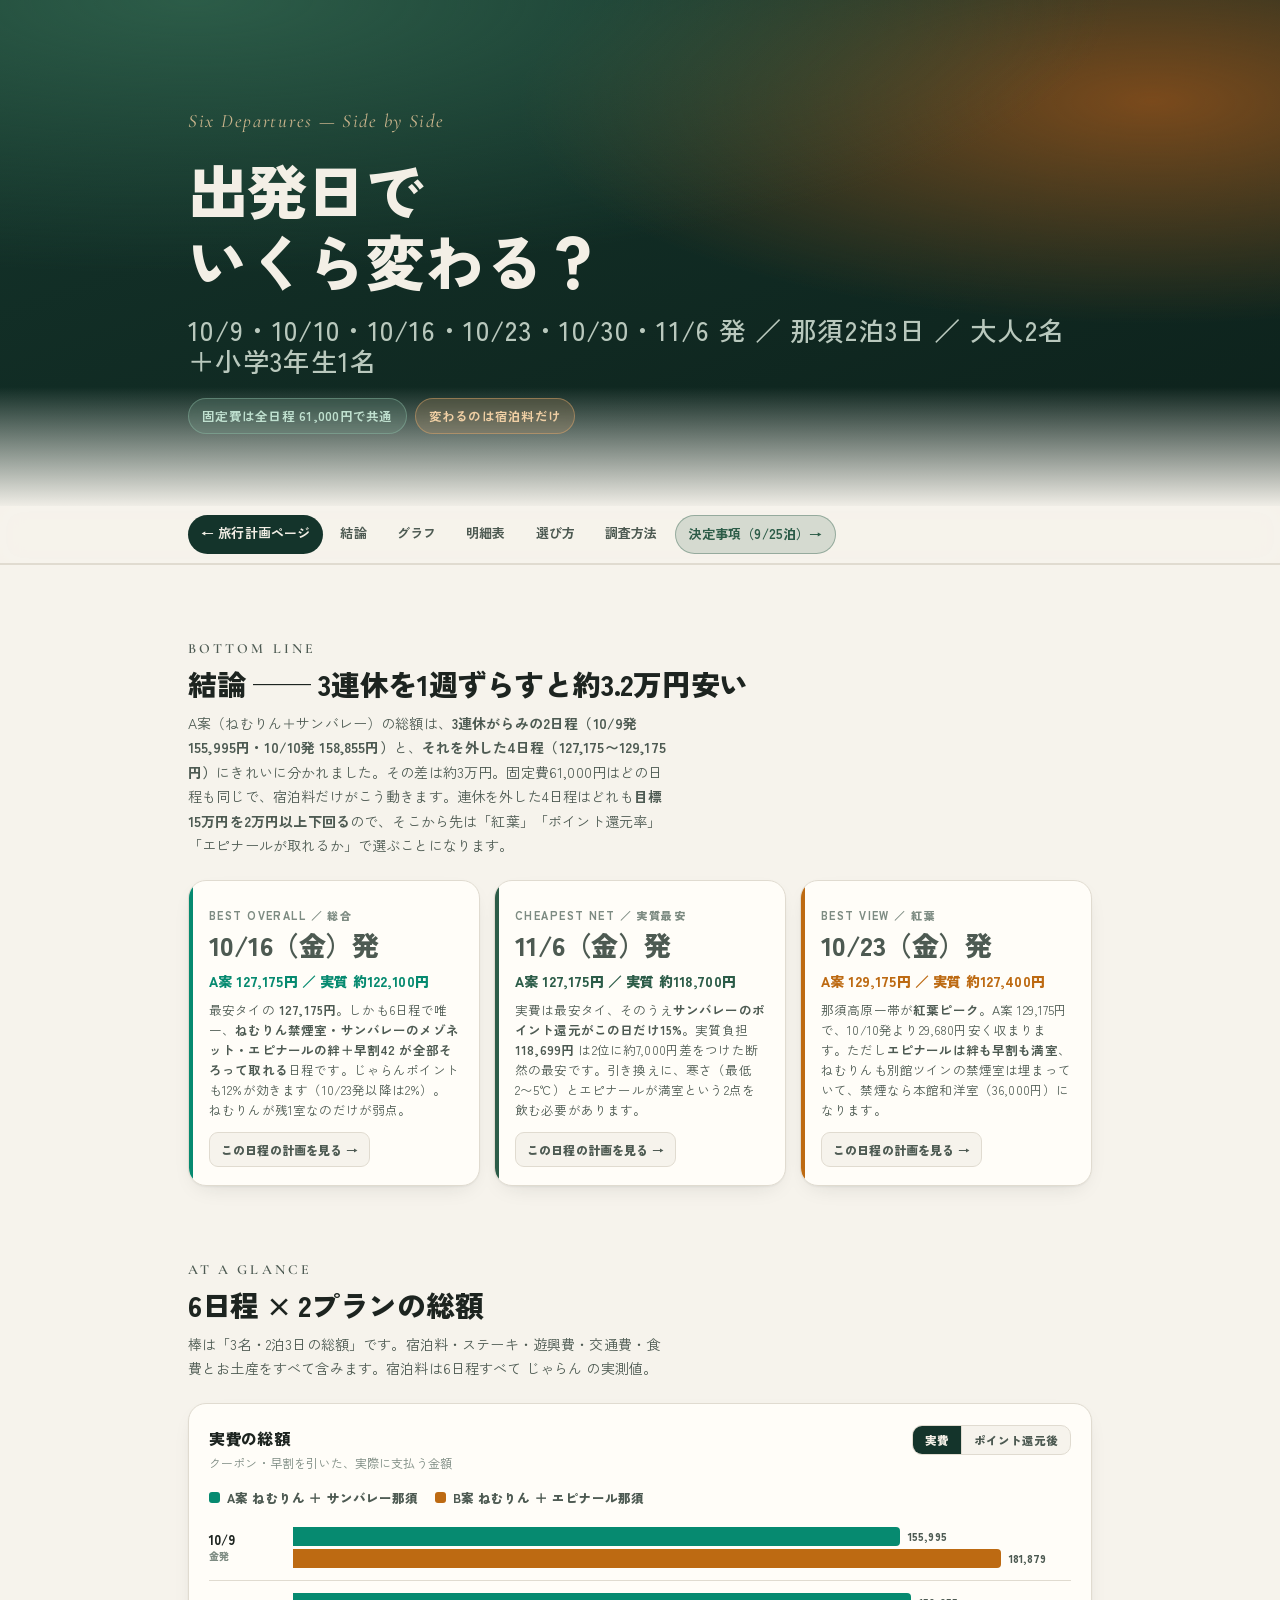
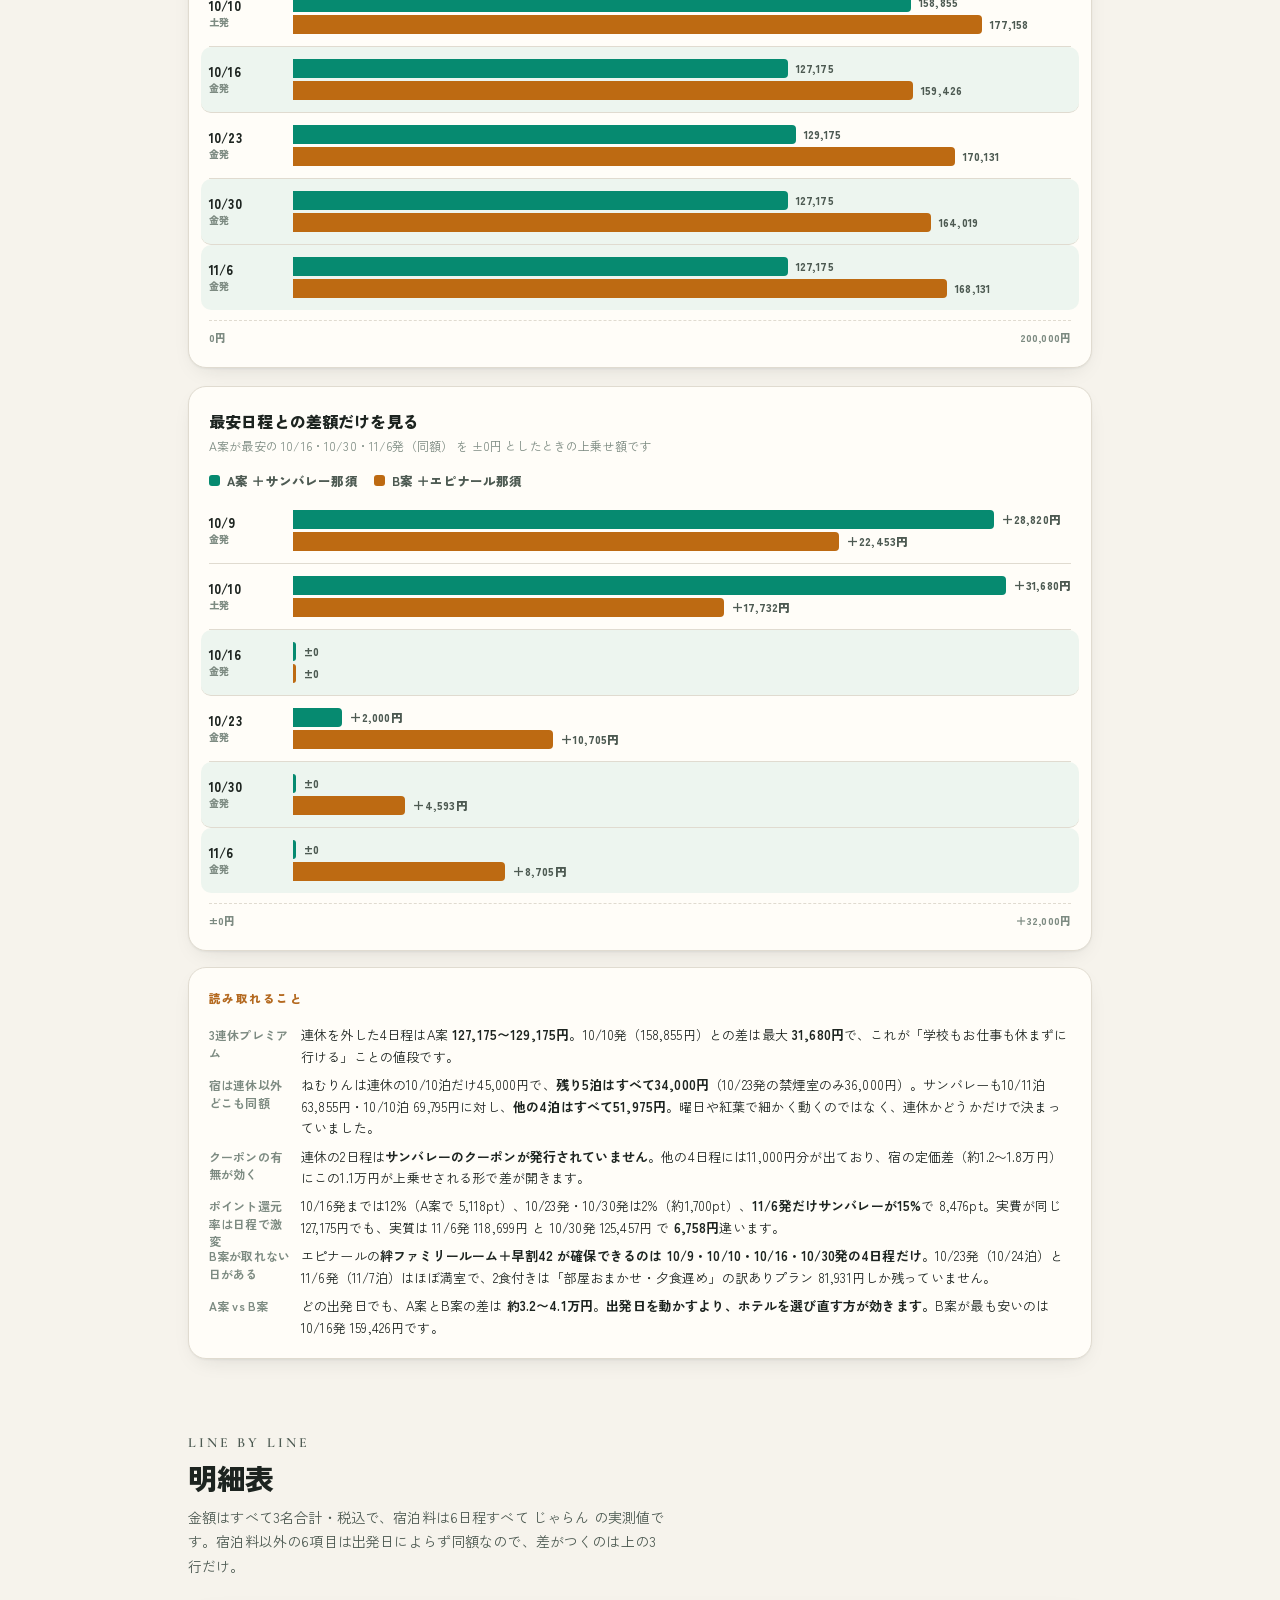
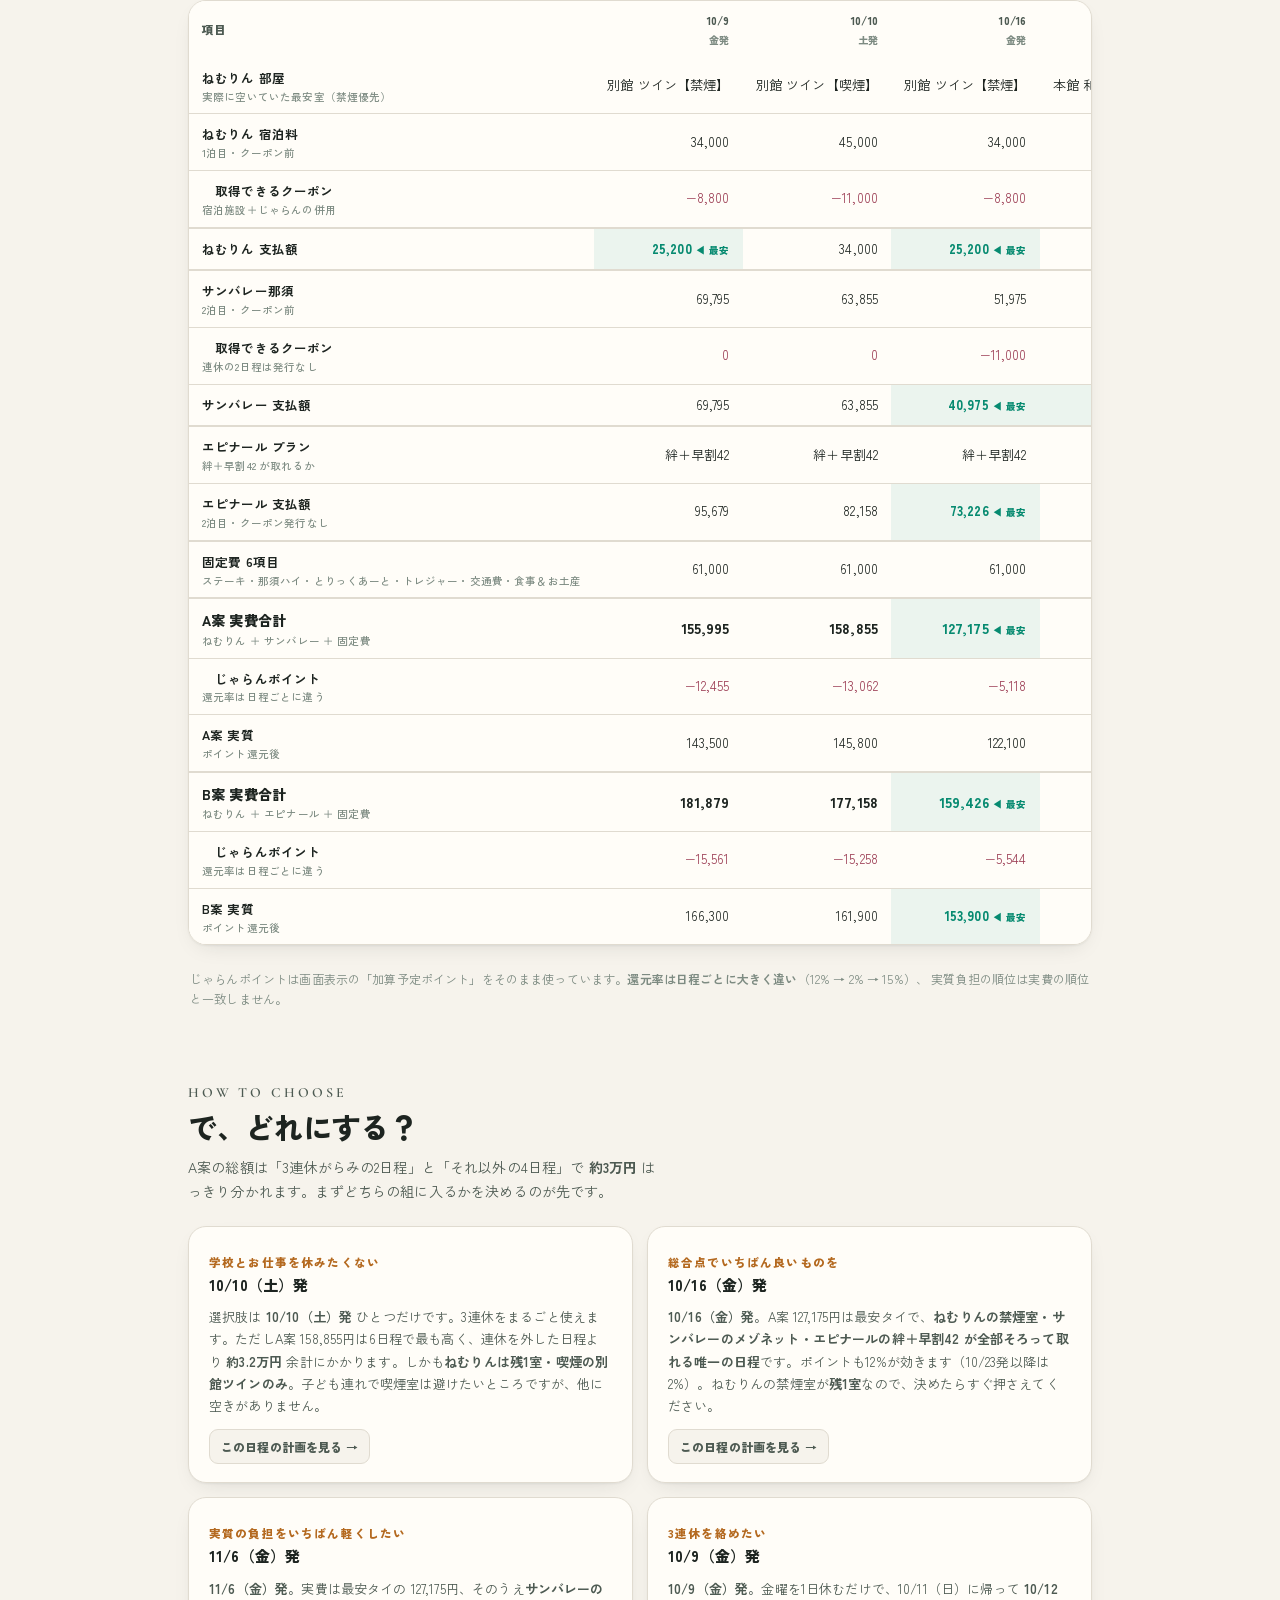
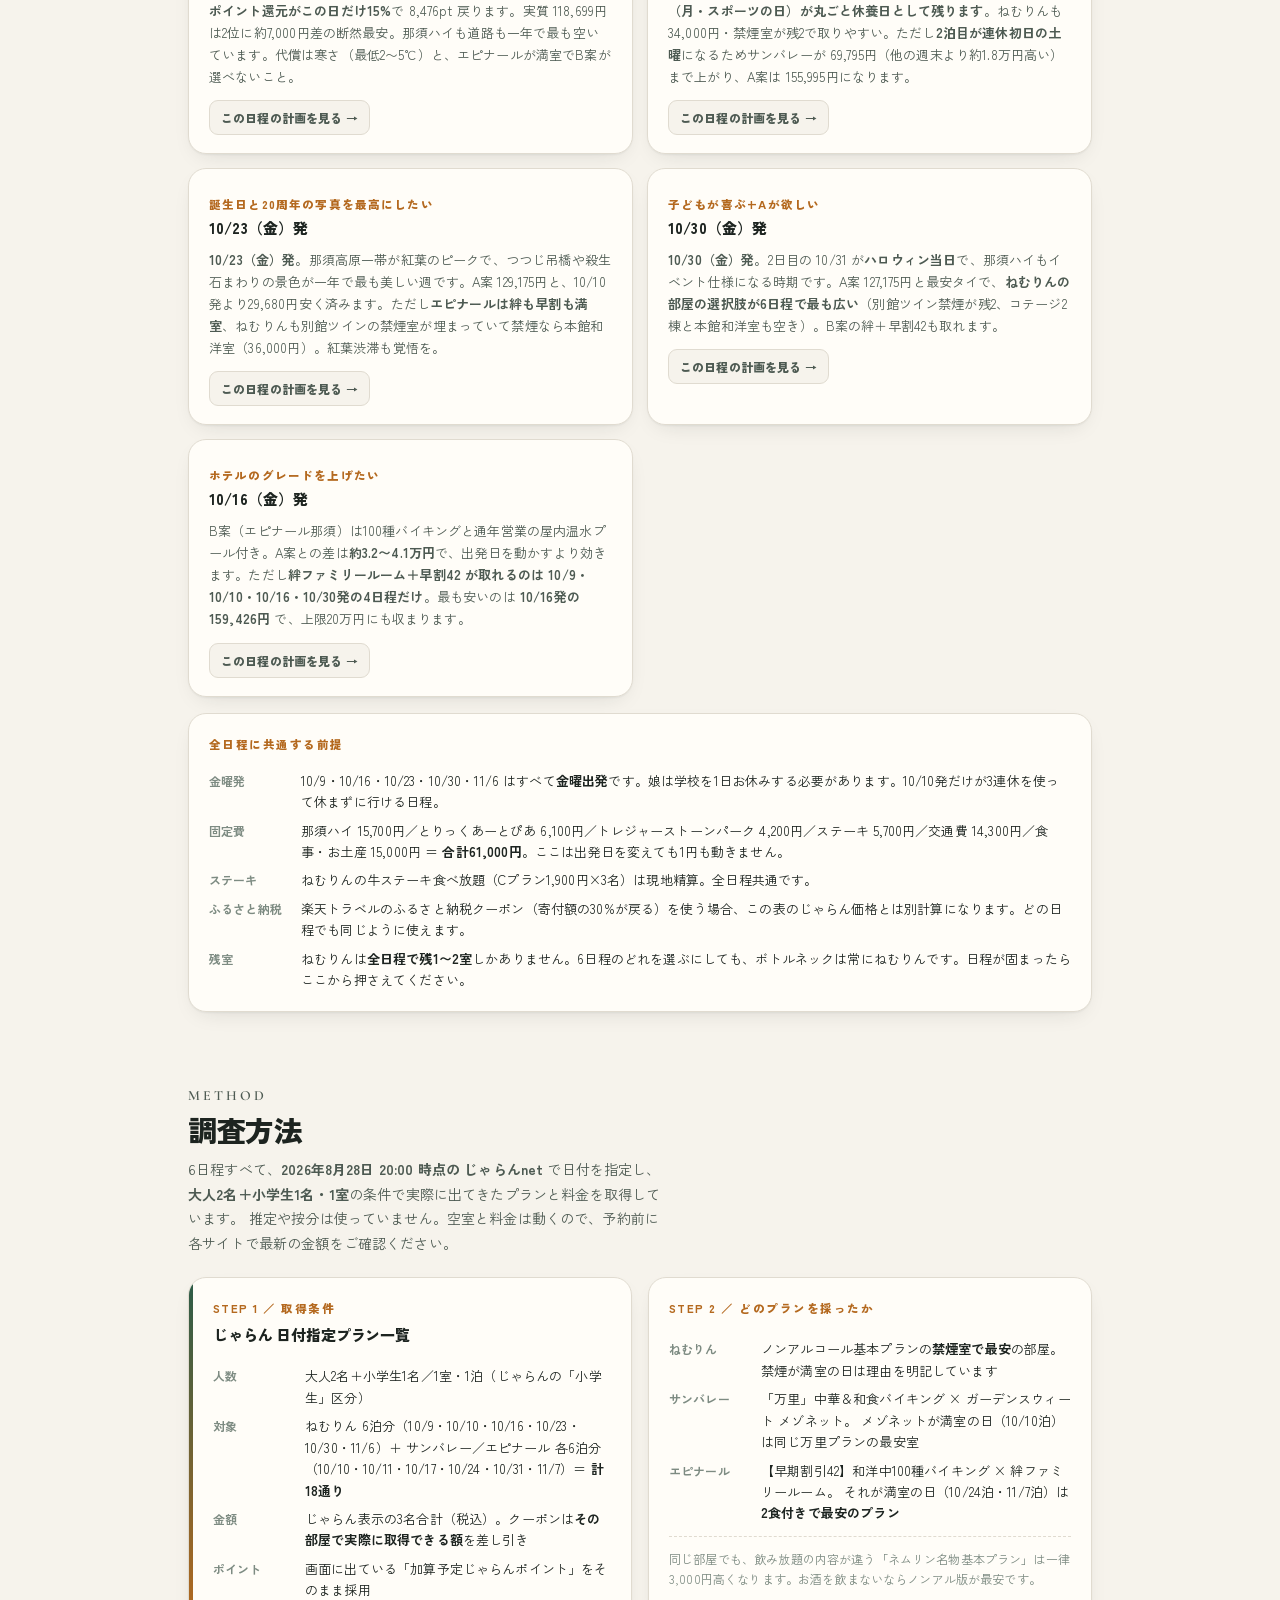
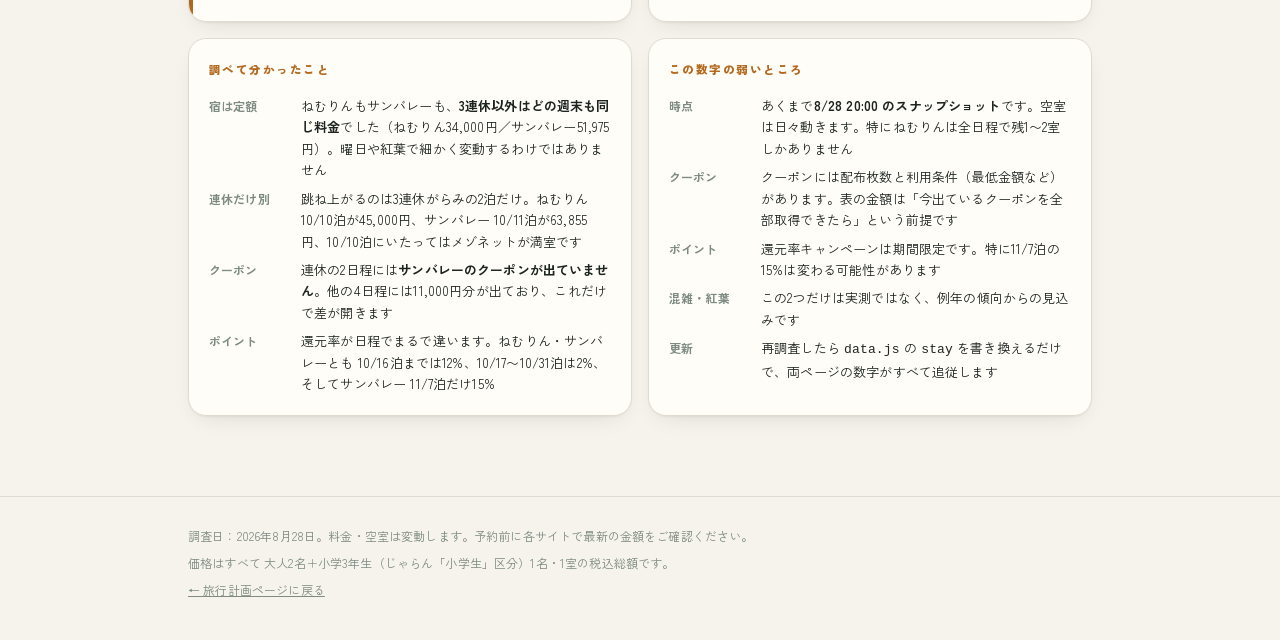
==== commit d839fa17: "9/25泊で確定した内容をまとめた決定事項ページを追加 2泊3日(合歓林+那須ハイランドパーク)から、9/25(金)〜26(土)の1泊2日に 方針変更。ホテルサンバレー那須を予約済み、合歓林オリエンタ" ====
--- a/compare.html
+++ b/compare.html
@@ -146,6 +146,7 @@
       <a href="#table">明細表</a>
       <a href="#pick">選び方</a>
       <a href="#model">調査方法</a>
+      <a class="dec" href="decided.html">決定事項（9/25泊）→</a>
     </div>
   </nav>
 </div>
--- a/style.css
+++ b/style.css
@@ -258,6 +258,11 @@
   border:1px solid color-mix(in srgb,var(--amber) 34%,transparent);
 }
 nav a.cmp:hover{background:var(--amber);color:var(--bg-2)}
+nav a.dec{
+  background:color-mix(in srgb,var(--green-2) 16%,transparent);color:var(--green-2);
+  border:1px solid color-mix(in srgb,var(--green-2) 38%,transparent);
+}
+nav a.dec:hover{background:var(--green-2);color:var(--bg-2)}
 
 /* ---------- estimate banner ---------- */
 .estbar{
